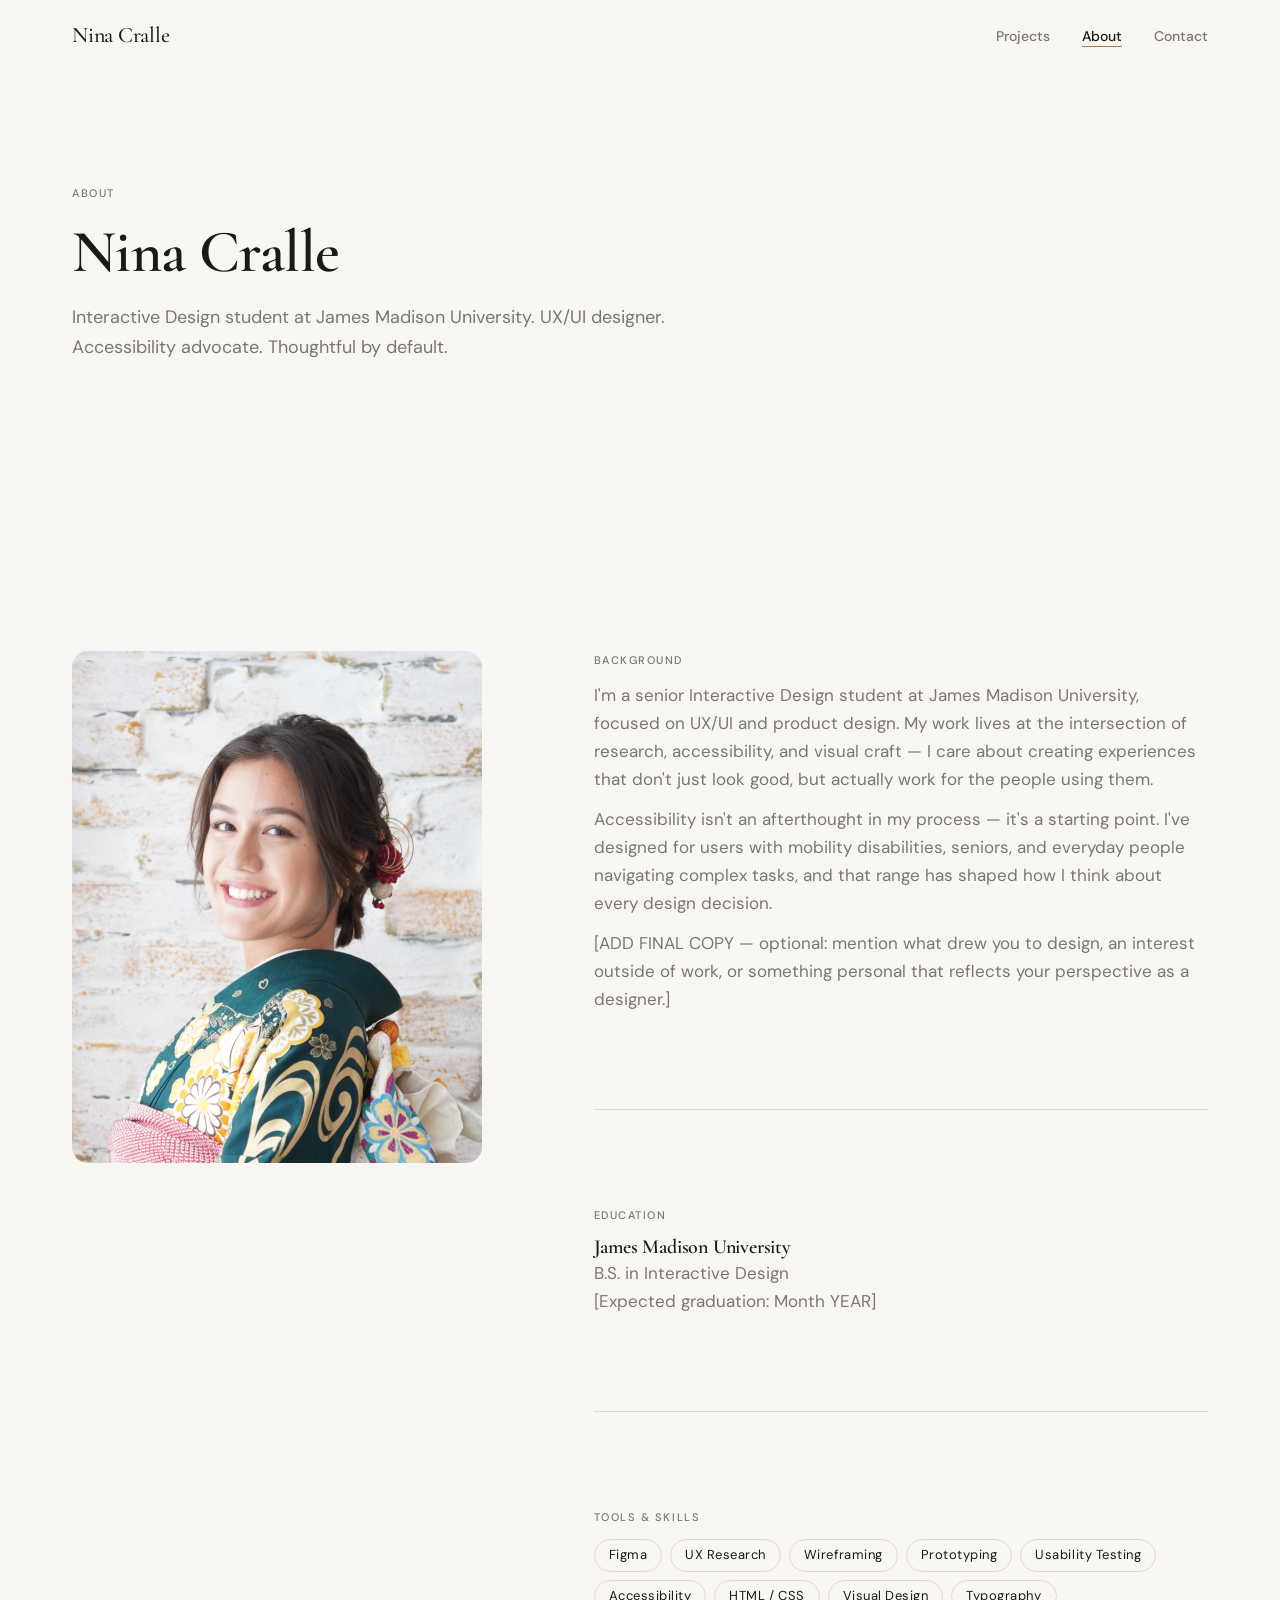
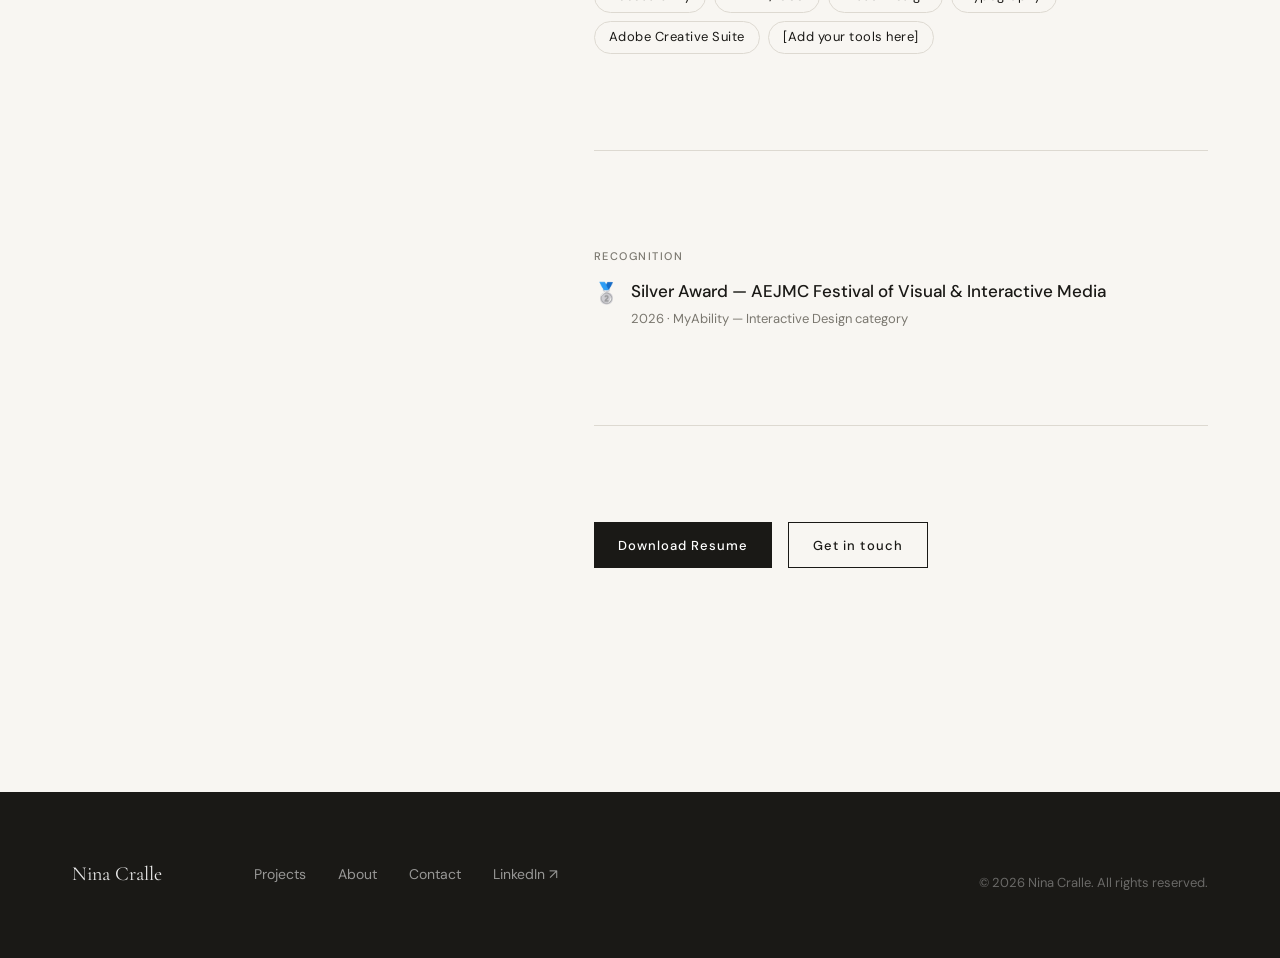
==== about.html @ 0c7b24c7 "Update about.html" ====
<!DOCTYPE html>
<html lang="en">
<head>
  <meta charset="UTF-8" />
  <meta name="viewport" content="width=device-width, initial-scale=1.0" />
  <meta name="description" content="About Nina Cralle — Interactive Design student at JMU focused on UX/UI, accessibility, and human-centered design." />
  <title>About — Nina Cralle</title>

  <link rel="preconnect" href="https://fonts.googleapis.com" />
  <link rel="preconnect" href="https://fonts.gstatic.com" crossorigin />
  <link href="https://fonts.googleapis.com/css2?family=Fredericka+the+Great&family=Cormorant+Garamond:ital,wght@0,400;0,500;0,600;1,400;1,500&family=DM+Sans:wght@400;500;600&display=swap" rel="stylesheet" />
  <link rel="stylesheet" href="css/styles.css" />
</head>
<body>

  <!-- NAVIGATION -->
  <nav class="nav" role="navigation" aria-label="Main navigation">
    <div class="nav__inner">
      <a href="index.html" class="nav__logo">Nina Cralle</a>
      <ul class="nav__links" role="list">
        <li><a href="projects.html">Projects</a></li>
        <li><a href="about.html" class="active">About</a></li>
        <li><a href="contact.html">Contact</a></li>
      </ul>
      <button class="nav__toggle" aria-label="Toggle menu" aria-expanded="false">
        <span></span><span></span><span></span>
      </button>
    </div>
  </nav>
  <div class="nav__mobile" aria-hidden="true">
    <a href="projects.html">Projects</a>
    <a href="about.html">About</a>
    <a href="contact.html">Contact</a>
  </div>


  <!-- PAGE HERO -->
  <section class="about-hero">
    <div class="container">
      <p class="eyebrow" style="margin-bottom:1rem;" data-animate>About</p>
      <h1 data-animate data-delay="1">Nina Cralle</h1>
      <p style="margin-top:1rem; max-width:52ch; font-size:1.125rem;" data-animate data-delay="2">
        Interactive Design student at James Madison University.
        UX/UI designer. Accessibility advocate. Thoughtful by default.
      </p>
    </div>
  </section>


  <!-- ABOUT GRID: photo + text -->
  <section class="section">
    <div class="container">
      <div class="about-grid">

        <!-- Headshot column -->
        <div class="about-photo" data-animate>
         <img
  src="assets/images/about/Kimonoshot_edited.jpg"
  alt="Nina Cralle"
/>
        </div>

        <!-- Text column -->
        <div class="about-text">

          <!-- Bio -->
          <div data-animate>
            <p class="eyebrow" style="margin-bottom:0.75rem;">Background</p>
            <!-- REPLACE: customize this paragraph to your own voice -->
            <p>
              I'm a senior Interactive Design student at James Madison University, focused on UX/UI
              and product design. My work lives at the intersection of research, accessibility, and
              visual craft — I care about creating experiences that don't just look good, but actually
              work for the people using them.
            </p>
            <p style="margin-top:0.75rem;">
              Accessibility isn't an afterthought in my process — it's a starting point. I've designed
              for users with mobility disabilities, seniors, and everyday people navigating complex tasks,
              and that range has shaped how I think about every design decision.
            </p>
            <!-- REPLACE: add additional personal details, interests, or background -->
            <p style="margin-top:0.75rem;">
              [ADD FINAL COPY — optional: mention what drew you to design, an interest outside of work,
              or something personal that reflects your perspective as a designer.]
            </p>
          </div>

          <hr class="divider" />

          <!-- Education -->
          <div data-animate data-delay="1">
            <p class="eyebrow" style="margin-bottom:0.75rem;">Education</p>
            <h3 style="font-size:1.25rem;">James Madison University</h3>
            <p>B.S. in Interactive Design</p>
            <!-- REPLACE: add your expected graduation date -->
            <p>[Expected graduation: Month YEAR]</p>
          </div>

          <hr class="divider" />

          <!-- Tools & Skills -->
          <div data-animate data-delay="2">
            <p class="eyebrow" style="margin-bottom:0.75rem;">Tools & Skills</p>
            <!-- REPLACE: add/remove tags to match your actual skills -->
            <ul class="skills-list" role="list">
              <li class="skill-tag">Figma</li>
              <li class="skill-tag">UX Research</li>
              <li class="skill-tag">Wireframing</li>
              <li class="skill-tag">Prototyping</li>
              <li class="skill-tag">Usability Testing</li>
              <li class="skill-tag">Accessibility</li>
              <li class="skill-tag">HTML / CSS</li>
              <li class="skill-tag">Visual Design</li>
              <li class="skill-tag">Typography</li>
              <li class="skill-tag">Adobe Creative Suite</li>
              <!-- REPLACE: add any additional tools you use -->
              <li class="skill-tag">[Add your tools here]</li>
            </ul>
          </div>

          <hr class="divider" />

          <!-- Recognition -->
          <div data-animate data-delay="3">
            <p class="eyebrow" style="margin-bottom:0.75rem;">Recognition</p>
            <div style="display:flex; align-items:flex-start; gap:0.75rem;">
              <span style="font-size:1.25rem;">🥈</span>
              <div>
                <p class="dark" style="font-weight:500; max-width:none;">Silver Award — AEJMC Festival of Visual & Interactive Media</p>
                <p class="caption" style="margin-top:0.2rem;">2026 · MyAbility — Interactive Design category</p>
              </div>
            </div>
            <!-- REPLACE: add any additional awards, honors, or recognition -->
          </div>

          <hr class="divider" />

          <!-- Resume / CTA -->
          <div data-animate data-delay="4" style="display:flex; gap:1rem; flex-wrap:wrap;">
            <!-- REPLACE: update href to your actual resume PDF -->
            <a href="assets/resume/nina-cralle-resume.pdf" class="btn btn--primary" target="_blank" rel="noopener">
              Download Resume
            </a>
            <a href="contact.html" class="btn btn--outline">Get in touch</a>
          </div>

        </div>
      </div>
    </div>
  </section>


  <!-- FOOTER -->
  <footer class="footer">
    <div class="footer__inner">
      <span class="footer__name">Nina Cralle</span>
      <nav class="footer__links" aria-label="Footer navigation">
        <a href="projects.html">Projects</a>
        <a href="about.html">About</a>
        <a href="contact.html">Contact</a>
        <!-- REPLACE: update LinkedIn URL -->
        <a href="https://linkedin.com/in/ninacralle" target="_blank" rel="noopener">LinkedIn ↗</a>
      </nav>
      <p class="footer__copy">© 2026 Nina Cralle. All rights reserved.</p>
    </div>
  </footer>

  <script src="js/script.js"></script>
</body>
</html>
---- css/styles.css ----
/* ============================================================
   Nina Cralle Portfolio — styles.css
   ============================================================
   Fonts loaded in HTML: Cormorant Garamond (display) + DM Sans (body)
   
   Table of Contents:
   1.  CSS Variables
   2.  Reset & Base
   3.  Typography
   4.  Layout Utilities
   5.  Navigation
   6.  Footer
   7.  Buttons & Links
   8.  Image Placeholders
   9.  Homepage
   10. Projects Grid Page
   11. Project Detail Pages
   12. About Page
   13. Contact Page
   14. Animations & Transitions
   15. Responsive Styles
   ============================================================ */


/* ============================================================
   1. CSS VARIABLES
   ============================================================ */

:root {
  /* Colors */
  --color-bg:          #F8F6F2;   /* warm cream */
  --color-surface:     #FFFFFF;
  --color-card:        #F0EDE7;   /* light warm card bg */
  --color-text:        #1A1916;   /* warm near-black */
  --color-muted:       #7A776F;   /* muted body text */
  --color-accent:      #B07A52;   /* terracotta / copper */
  --color-accent-dark: #8A5C38;
  --color-border:      #DDD9D1;
  --color-placeholder: #D5D1C9;   /* img placeholder bg */

  /* Typography */
  --font-display: 'Cormorant Garamond', Georgia, 'Times New Roman', serif;
  --font-body:    'DM Sans', system-ui, -apple-system, sans-serif;

  /* Spacing */
  --space-xs:  0.5rem;
  --space-sm:  1rem;
  --space-md:  2rem;
  --space-lg:  4rem;
  --space-xl:  7rem;
  --space-2xl: 10rem;

  /* Sizing */
  --max-width:     1200px;
  --content-width: 760px;
  --nav-height:    72px;

  /* Radius */
  --radius-sm: 4px;
  --radius-md: 8px;
  --radius-lg: 16px;

  /* Transitions */
  --ease:      0.25s ease;
  --ease-slow: 0.5s ease;
}


/* ============================================================
   2. RESET & BASE
   ============================================================ */

*, *::before, *::after {
  box-sizing: border-box;
  margin: 0;
  padding: 0;
}

html {
  scroll-behavior: smooth;
  -webkit-font-smoothing: antialiased;
  -moz-osx-font-smoothing: grayscale;
}

body {
  background-color: var(--color-bg);
  color: var(--color-text);
  font-family: var(--font-body);
  font-size: 1.0625rem; /* 17px */
  line-height: 1.65;
  min-height: 100vh;
}

img {
  display: block;
  max-width: 100%;
  height: auto;
}

a {
  color: inherit;
  text-decoration: none;
}

ul, ol {
  list-style: none;
}

button {
  cursor: pointer;
  border: none;
  background: none;
  font-family: inherit;
}

/* Accessible focus outline */
:focus-visible {
  outline: 2px solid var(--color-accent);
  outline-offset: 3px;
  border-radius: 2px;
}

/* Selection color */
::selection {
  background-color: var(--color-accent);
  color: #fff;
}


/* ============================================================
   3. TYPOGRAPHY
   ============================================================ */

h1, h2, h3, h4 {
  font-family: var(--font-display);
  font-weight: 600;
  line-height: 1.15;
  letter-spacing: -0.01em;
}

/* Display — used for hero headline on homepage */
.display {
  font-family: var(--font-display);
  font-size: clamp(3.5rem, 8vw, 7rem);
  font-weight: 500;
  line-height: 1.0;
  letter-spacing: -0.02em;
}

h1 { font-size: clamp(2.25rem, 5vw, 3.75rem); }
h2 { font-size: clamp(1.75rem, 3.5vw, 2.5rem); }
h3 { font-size: clamp(1.25rem, 2.5vw, 1.625rem); }
h4 { font-size: 1.125rem; font-weight: 600; font-family: var(--font-body); }

p {
  color: var(--color-muted);
  max-width: 62ch;
}

p.wide { max-width: 80ch; }
p.dark { color: var(--color-text); }

.eyebrow {
  font-family: var(--font-body);
  font-size: 0.75rem;
  font-weight: 500;
  letter-spacing: 0.12em;
  text-transform: uppercase;
  color: var(--color-muted);
}

.caption {
  font-size: 0.8125rem;
  color: var(--color-muted);
}

strong { font-weight: 600; color: var(--color-text); }

.italic { font-style: italic; }


/* ============================================================
   4. LAYOUT UTILITIES
   ============================================================ */

.container {
  max-width: var(--max-width);
  margin-inline: auto;
  padding-inline: var(--space-md);
}

.container--narrow {
  max-width: var(--content-width);
  margin-inline: auto;
  padding-inline: var(--space-md);
}

/* Generic section spacing */
.section {
  padding-block: var(--space-xl);
}

.section--sm {
  padding-block: var(--space-lg);
}

.divider {
  border: none;
  border-top: 1px solid var(--color-border);
  margin-block: var(--space-lg);
}

/* Two-column flex row */
.split {
  display: flex;
  gap: var(--space-lg);
  align-items: flex-start;
}

.split > * { flex: 1; }

/* Visually hidden (accessible) */
.sr-only {
  position: absolute;
  width: 1px;
  height: 1px;
  padding: 0;
  margin: -1px;
  overflow: hidden;
  clip: rect(0, 0, 0, 0);
  white-space: nowrap;
  border-width: 0;
}


/* ============================================================
   5. NAVIGATION
   ============================================================ */

.nav {
  position: fixed;
  top: 0;
  left: 0;
  right: 0;
  z-index: 100;
  height: var(--nav-height);
  display: flex;
  align-items: center;
  background-color: rgba(248, 246, 242, 0.88);
  backdrop-filter: blur(12px);
  -webkit-backdrop-filter: blur(12px);
  border-bottom: 1px solid transparent;
  transition: border-color var(--ease);
}

/* Add border when scrolled — toggled via JS */
.nav.scrolled {
  border-bottom-color: var(--color-border);
}

.nav__inner {
  max-width: var(--max-width);
  width: 100%;
  margin-inline: auto;
  padding-inline: var(--space-md);
  display: flex;
  align-items: center;
  justify-content: space-between;
}

/* Logo / Name */
.nav__logo {
  font-family: var(--font-display);
  font-size: 1.375rem;
  font-weight: 500;
  letter-spacing: -0.01em;
  color: var(--color-text);
  text-decoration: none;
  transition: color var(--ease);
}

.nav__logo:hover { color: var(--color-accent); }

/* Desktop links */
.nav__links {
  display: flex;
  gap: var(--space-md);
  align-items: center;
}

.nav__links a {
  font-family: var(--font-body);
  font-size: 0.875rem;
  font-weight: 500;
  color: var(--color-muted);
  text-decoration: none;
  position: relative;
  padding-bottom: 2px;
  transition: color var(--ease);
}

.nav__links a::after {
  content: '';
  position: absolute;
  bottom: 0;
  left: 0;
  width: 0;
  height: 1px;
  background-color: var(--color-accent);
  transition: width var(--ease);
}

.nav__links a:hover,
.nav__links a.active {
  color: var(--color-text);
}

.nav__links a:hover::after,
.nav__links a.active::after {
  width: 100%;
}

/* Mobile hamburger */
.nav__toggle {
  display: none;
  flex-direction: column;
  gap: 5px;
  padding: 4px;
  background: none;
  border: none;
  cursor: pointer;
}

.nav__toggle span {
  display: block;
  width: 22px;
  height: 1.5px;
  background-color: var(--color-text);
  transition: transform var(--ease), opacity var(--ease);
}

/* Mobile menu open state */
.nav__toggle.open span:nth-child(1) { transform: translateY(6.5px) rotate(45deg); }
.nav__toggle.open span:nth-child(2) { opacity: 0; }
.nav__toggle.open span:nth-child(3) { transform: translateY(-6.5px) rotate(-45deg); }

/* Mobile nav drawer */
.nav__mobile {
  display: none;
  position: fixed;
  top: var(--nav-height);
  left: 0;
  right: 0;
  background-color: var(--color-bg);
  border-bottom: 1px solid var(--color-border);
  padding: var(--space-md);
  flex-direction: column;
  gap: var(--space-sm);
  z-index: 99;
}

.nav__mobile.open { display: flex; }

.nav__mobile a {
  font-size: 1.125rem;
  font-family: var(--font-display);
  color: var(--color-text);
  padding-block: var(--space-xs);
  border-bottom: 1px solid var(--color-border);
}


/* ============================================================
   6. FOOTER
   ============================================================ */

.footer {
  background-color: var(--color-text);
  color: rgba(255, 255, 255, 0.55);
  padding-block: var(--space-lg);
}

.footer__inner {
  max-width: var(--max-width);
  margin-inline: auto;
  padding-inline: var(--space-md);
  display: flex;
  align-items: center;
  justify-content: space-between;
  flex-wrap: wrap;
  gap: var(--space-md);
}

.footer__name {
  font-family: var(--font-display);
  font-size: 1.25rem;
  color: rgba(255, 255, 255, 0.9);
}

.footer__links {
  display: flex;
  gap: var(--space-md);
  flex-wrap: wrap;
}

.footer__links a {
  font-size: 0.875rem;
  color: rgba(255, 255, 255, 0.55);
  transition: color var(--ease);
}

.footer__links a:hover { color: #fff; }

.footer__copy {
  font-size: 0.8125rem;
  color: rgba(255, 255, 255, 0.35);
  width: 100%;
  text-align: right;
  margin-top: var(--space-sm);
}


/* ============================================================
   7. BUTTONS & LINKS
   ============================================================ */

.btn {
  display: inline-flex;
  align-items: center;
  gap: 0.5rem;
  padding: 0.75rem 1.75rem;
  border-radius: var(--radius-sm);
  font-family: var(--font-body);
  font-size: 0.875rem;
  font-weight: 500;
  letter-spacing: 0.03em;
  text-decoration: none;
  transition: background-color var(--ease), color var(--ease), transform var(--ease), box-shadow var(--ease);
  cursor: pointer;
}

.btn--primary {
  background-color: var(--color-text);
  color: #fff;
}

.btn--primary:hover {
  background-color: var(--color-accent);
  transform: translateY(-1px);
  box-shadow: 0 4px 16px rgba(176, 122, 82, 0.25);
}

.btn--outline {
  background-color: transparent;
  color: var(--color-text);
  border: 1.5px solid var(--color-text);
}

.btn--outline:hover {
  background-color: var(--color-text);
  color: #fff;
  transform: translateY(-1px);
}

.btn--ghost {
  background: none;
  color: var(--color-accent);
  padding-inline: 0;
  font-weight: 500;
}

.btn--ghost::after {
  content: '→';
  transition: transform var(--ease);
  display: inline-block;
}

.btn--ghost:hover::after { transform: translateX(4px); }

/* Inline text link */
.text-link {
  color: var(--color-accent);
  text-decoration: underline;
  text-underline-offset: 3px;
  transition: color var(--ease);
}

.text-link:hover { color: var(--color-accent-dark); }


/* ============================================================
   8. IMAGE PLACEHOLDERS
   ============================================================ */

/* Replace .img-placeholder with a real <img> tag when you have assets */
.img-placeholder {
  background-color: var(--color-placeholder);
  border-radius: var(--radius-md);
  display: flex;
  align-items: center;
  justify-content: center;
  width: 100%;
  min-height: 260px;
  font-size: 0.75rem;
  color: var(--color-muted);
  letter-spacing: 0.06em;
  text-transform: uppercase;
  font-family: var(--font-body);
}

/* Make real img tags look consistent */
.project-img {
  width: 100%;
  border-radius: var(--radius-md);
  object-fit: cover;
  background-color: var(--color-placeholder); /* shows while loading */
}

.project-img--tall  { aspect-ratio: 4 / 5; }
.project-img--wide  { aspect-ratio: 16 / 9; }
.project-img--sq    { aspect-ratio: 1 / 1; }
.project-img--hero  { aspect-ratio: 21 / 9; min-height: 320px; }


/* ============================================================
   9. HOMEPAGE
   ============================================================ */

/* Offset body for fixed nav */
body { padding-top: var(--nav-height); }

/* —— Hero —— */
.hero {
  padding-top: var(--space-xl);
  padding-bottom: var(--space-xl);
  border-bottom: 1px solid var(--color-border);
}

.hero__inner {
  max-width: var(--max-width);
  margin-inline: auto;
  padding-inline: var(--space-md);
}

.hero__eyebrow {
  display: flex;
  align-items: center;
  gap: 0.75rem;
  margin-bottom: 1.5rem;
}

.hero__eyebrow::before {
  content: '';
  display: inline-block;
  width: 32px;
  height: 1px;
  background-color: var(--color-accent);
}

.hero__headline {
  margin-bottom: var(--space-md);
}

.hero__headline em {
  font-style: italic;
  color: var(--color-accent);
}

.hero__sub {
  font-size: 1.125rem;
  color: var(--color-muted);
  max-width: 56ch;
  line-height: 1.7;
  margin-bottom: var(--space-md);
}

.hero__cta {
  display: flex;
  gap: var(--space-sm);
  flex-wrap: wrap;
}

/* —— Featured projects section —— */
.featured {
  padding-block: var(--space-xl);
}

.featured__header {
  display: flex;
  align-items: flex-end;
  justify-content: space-between;
  gap: var(--space-md);
  margin-bottom: var(--space-lg);
  flex-wrap: wrap;
}

.featured__grid {
  display: grid;
  grid-template-columns: repeat(2, 1fr);
  gap: 1.5rem;
}

/* —— Project Card —— */
.card {
  background-color: var(--color-card);
  border-radius: var(--radius-lg);
  overflow: hidden;
  text-decoration: none;
  color: var(--color-text);
  display: flex;
  flex-direction: column;
  transition: transform var(--ease), box-shadow var(--ease);
}

.card:hover {
  transform: translateY(-4px);
  box-shadow: 0 12px 40px rgba(0, 0, 0, 0.08);
}

.card__image {
  width: 100%;
  aspect-ratio: 3 / 2;
  overflow: hidden;
}

.card__image img,
.card__image .img-placeholder {
  width: 100%;
  height: 100%;
  object-fit: cover;
  border-radius: 0;
  transition: transform var(--ease-slow);
}

.card:hover .card__image img { transform: scale(1.03); }

.card__body {
  padding: 1.5rem;
  display: flex;
  flex-direction: column;
  gap: 0.5rem;
  flex: 1;
}

.card__eyebrow {
  font-size: 0.75rem;
  font-weight: 500;
  letter-spacing: 0.1em;
  text-transform: uppercase;
  color: var(--color-accent);
}

.card__title {
  font-family: var(--font-display);
  font-size: 1.5rem;
  font-weight: 600;
  line-height: 1.2;
  color: var(--color-text);
}

.card__desc {
  font-size: 0.9375rem;
  color: var(--color-muted);
  max-width: none;
  margin-top: 0.25rem;
}

.card__link {
  margin-top: auto;
  padding-top: 1rem;
  font-size: 0.875rem;
  font-weight: 500;
  color: var(--color-accent);
  display: flex;
  align-items: center;
  gap: 0.4rem;
  transition: gap var(--ease);
}

.card:hover .card__link { gap: 0.75rem; }

/* Award badge on card */
.card__badge {
  display: inline-flex;
  align-items: center;
  gap: 0.3rem;
  font-size: 0.7rem;
  letter-spacing: 0.08em;
  text-transform: uppercase;
  background-color: rgba(176, 122, 82, 0.12);
  color: var(--color-accent);
  padding: 0.2rem 0.6rem;
  border-radius: 100px;
  width: fit-content;
  margin-top: 0.5rem;
}

/* —— About preview strip —— */
.about-strip {
  padding-block: var(--space-xl);
  border-top: 1px solid var(--color-border);
}

.about-strip__inner {
  max-width: var(--max-width);
  margin-inline: auto;
  padding-inline: var(--space-md);
  display: grid;
  grid-template-columns: 1fr 1fr;
  gap: var(--space-xl);
  align-items: center;
}

.about-strip__image {
  aspect-ratio: 4 / 5;
  border-radius: var(--radius-lg);
  overflow: hidden;
}

.about-strip__image img,
.about-strip__image .img-placeholder {
  width: 100%;
  height: 100%;
  object-fit: cover;
  border-radius: 0;
}

.about-strip__content { display: flex; flex-direction: column; gap: var(--space-md); }

/* —— Contact CTA strip —— */
.cta-strip {
  background-color: var(--color-text);
  color: #fff;
  padding-block: var(--space-xl);
  text-align: center;
}

.cta-strip h2 {
  font-family: var(--font-display);
  font-size: clamp(2rem, 5vw, 3.25rem);
  color: #fff;
  margin-bottom: var(--space-sm);
}

.cta-strip p {
  color: rgba(255,255,255,0.6);
  margin-inline: auto;
  margin-bottom: var(--space-md);
}

.cta-strip .btn--outline {
  color: #fff;
  border-color: rgba(255,255,255,0.4);
}

.cta-strip .btn--outline:hover {
  background-color: #fff;
  color: var(--color-text);
}


/* ============================================================
   10. PROJECTS GRID PAGE
   ============================================================ */

.page-hero {
  padding-top: var(--space-xl);
  padding-bottom: var(--space-lg);
  border-bottom: 1px solid var(--color-border);
}

.page-hero__inner {
  max-width: var(--max-width);
  margin-inline: auto;
  padding-inline: var(--space-md);
}

.projects-grid {
  padding-block: var(--space-xl);
}

.projects-grid__inner {
  max-width: var(--max-width);
  margin-inline: auto;
  padding-inline: var(--space-md);
}

/* Looser grid for the full projects page */
.projects-grid__layout {
  display: grid;
  grid-template-columns: repeat(2, 1fr);
  gap: 2rem;
}

/* Wide (featured) card — spans 2 columns */
.card--featured {
  grid-column: 1 / -1;
  flex-direction: row;
}

.card--featured .card__image {
  width: 55%;
  flex-shrink: 0;
  aspect-ratio: unset;
  min-height: 320px;
}

.card--featured .card__body {
  padding: var(--space-md);
}


/* ============================================================
   11. PROJECT DETAIL PAGES
   ============================================================ */

/* Back link at top of project pages */
.project-back {
  display: inline-flex;
  align-items: center;
  gap: 0.4rem;
  font-size: 0.875rem;
  color: var(--color-muted);
  margin-bottom: var(--space-md);
  transition: color var(--ease);
}

.project-back:hover { color: var(--color-text); }
.project-back::before { content: '←'; }

/* Project hero */
.project-hero {
  padding-top: var(--space-lg);
  padding-bottom: 0;
}

.project-hero__inner {
  max-width: var(--max-width);
  margin-inline: auto;
  padding-inline: var(--space-md);
}

.project-hero__meta {
  display: flex;
  gap: var(--space-md);
  flex-wrap: wrap;
  margin-bottom: var(--space-md);
}

.project-meta-tag {
  font-size: 0.8125rem;
  letter-spacing: 0.08em;
  text-transform: uppercase;
  color: var(--color-muted);
}

.project-meta-tag.accent { color: var(--color-accent); }

.project-hero__title {
  margin-bottom: var(--space-sm);
}

.project-hero__subtitle {
  font-size: 1.1875rem;
  color: var(--color-muted);
  max-width: 64ch;
  margin-bottom: var(--space-lg);
}

.project-hero__image {
  width: 100%;
  max-width: var(--max-width);
  margin-inline: auto;
  margin-top: var(--space-md);
}

/* Project content sections */
.project-content {
  max-width: var(--content-width);
  margin-inline: auto;
  padding-inline: var(--space-md);
  padding-block: var(--space-xl);
}

.project-section {
  margin-bottom: var(--space-xl);
}

.project-section__label {
  display: flex;
  align-items: center;
  gap: 0.75rem;
  margin-bottom: 1.25rem;
}

.project-section__label::before {
  content: '';
  width: 24px;
  height: 1px;
  background-color: var(--color-accent);
}

.project-section h2 {
  font-size: 1.875rem;
  margin-bottom: 0.875rem;
}

.project-section p + p { margin-top: 0.75rem; }

/* Problem list */
.problem-list {
  display: flex;
  flex-direction: column;
  gap: 0.75rem;
  margin-top: var(--space-sm);
}

.problem-list li {
  display: flex;
  align-items: flex-start;
  gap: 0.75rem;
  font-size: 1rem;
  color: var(--color-muted);
}

.problem-list li::before {
  content: '—';
  color: var(--color-accent);
  flex-shrink: 0;
  margin-top: 0.1em;
}

/* Solution feature grid */
.solution-grid {
  display: grid;
  grid-template-columns: repeat(3, 1fr);
  gap: 1.5rem;
  margin-top: var(--space-md);
}

.solution-card {
  background-color: var(--color-card);
  border-radius: var(--radius-md);
  padding: 1.5rem;
  display: flex;
  flex-direction: column;
  gap: var(--space-sm);
}

.solution-card__img {
  aspect-ratio: 4 / 3;
  border-radius: var(--radius-sm);
  overflow: hidden;
  margin-bottom: 0.5rem;
}

.solution-card h4 { color: var(--color-text); }
.solution-card p { font-size: 0.9375rem; max-width: none; }

/* Process row (wireframe thumbnails) */
.process-row {
  display: grid;
  grid-template-columns: repeat(3, 1fr);
  gap: 1rem;
  margin-top: var(--space-md);
  margin-bottom: var(--space-sm);
}

/* Results stats */
.results-grid {
  display: grid;
  grid-template-columns: repeat(3, 1fr);
  gap: 1rem;
  margin-top: var(--space-md);
}

.stat-card {
  background-color: var(--color-card);
  border-radius: var(--radius-md);
  padding: 1.5rem;
  text-align: center;
}

.stat-card__number {
  font-family: var(--font-display);
  font-size: 2.75rem;
  font-weight: 600;
  color: var(--color-accent);
  line-height: 1;
}

.stat-card__label {
  font-size: 0.875rem;
  color: var(--color-muted);
  margin-top: 0.4rem;
}

/* Reflection quote block */
.reflection-block {
  background-color: var(--color-card);
  border-left: 3px solid var(--color-accent);
  border-radius: 0 var(--radius-md) var(--radius-md) 0;
  padding: 1.5rem 2rem;
  margin-top: var(--space-md);
}

.reflection-block p {
  font-family: var(--font-display);
  font-size: 1.25rem;
  font-style: italic;
  color: var(--color-text);
  line-height: 1.65;
  max-width: none;
}

/* Next project nav */
.project-nav {
  border-top: 1px solid var(--color-border);
  padding-block: var(--space-lg);
}

.project-nav__inner {
  max-width: var(--max-width);
  margin-inline: auto;
  padding-inline: var(--space-md);
  display: flex;
  justify-content: space-between;
  align-items: center;
  gap: var(--space-md);
}

.project-nav__link {
  display: flex;
  flex-direction: column;
  gap: 0.25rem;
}

.project-nav__link--next { text-align: right; }

.project-nav__label {
  font-size: 0.75rem;
  letter-spacing: 0.1em;
  text-transform: uppercase;
  color: var(--color-muted);
}

.project-nav__title {
  font-family: var(--font-display);
  font-size: 1.25rem;
  color: var(--color-text);
  transition: color var(--ease);
}

.project-nav__link:hover .project-nav__title { color: var(--color-accent); }


/* ============================================================
   12. ABOUT PAGE
   ============================================================ */

.about-hero {
  padding-top: var(--space-xl);
  padding-bottom: var(--space-lg);
}

.about-grid {
  display: grid;
  grid-template-columns: 2fr 3fr;
  gap: var(--space-xl);
  align-items: flex-start;
  padding-block: var(--space-xl);
}

.about-photo {
  aspect-ratio: 4 / 5;
  border-radius: var(--radius-lg);
  overflow: hidden;
  position: sticky;
  top: calc(var(--nav-height) + var(--space-md));
}

.about-photo img,
.about-photo .img-placeholder {
  width: 100%;
  height: 100%;
  object-fit: cover;
  border-radius: 0;
}

.about-text { display: flex; flex-direction: column; gap: var(--space-md); }

.about-text p { max-width: none; }

.skills-list {
  display: flex;
  flex-wrap: wrap;
  gap: 0.5rem;
}

.skill-tag {
  font-size: 0.8125rem;
  letter-spacing: 0.04em;
  border: 1.5px solid var(--color-border);
  border-radius: 100px;
  padding: 0.3rem 0.875rem;
  color: var(--color-text);
  transition: border-color var(--ease), color var(--ease);
}

.skill-tag:hover {
  border-color: var(--color-accent);
  color: var(--color-accent);
}


/* ============================================================
   13. CONTACT PAGE
   ============================================================ */

.contact-page {
  min-height: calc(100vh - var(--nav-height));
  display: flex;
  align-items: flex-start;
  padding-top: var(--space-xl);
  padding-bottom: var(--space-xl);
}

.contact-page__inner {
  max-width: 640px;
  margin-inline: auto;
  padding-inline: var(--space-md);
}

.contact-page h1 { margin-bottom: var(--space-sm); }
.contact-page p  { margin-bottom: var(--space-md); }

.contact-links {
  display: flex;
  flex-direction: column;
  gap: 1rem;
  margin-top: var(--space-md);
}

.contact-item {
  display: flex;
  align-items: center;
  gap: 1rem;
  padding: 1.25rem 1.5rem;
  border: 1.5px solid var(--color-border);
  border-radius: var(--radius-md);
  color: var(--color-text);
  text-decoration: none;
  transition: border-color var(--ease), background-color var(--ease);
}

.contact-item:hover {
  border-color: var(--color-accent);
  background-color: rgba(176, 122, 82, 0.05);
}

.contact-item__icon {
  font-size: 1.125rem;
  color: var(--color-accent);
  flex-shrink: 0;
}

.contact-item__label {
  font-size: 0.75rem;
  letter-spacing: 0.08em;
  text-transform: uppercase;
  color: var(--color-muted);
}

.contact-item__value {
  font-size: 1rem;
  font-weight: 500;
  color: var(--color-text);
}


/* ============================================================
   14. ANIMATIONS & TRANSITIONS
   ============================================================ */

/* Fade-up on load — applied via JS to elements with [data-animate] */
[data-animate] {
  opacity: 0;
  transform: translateY(24px);
  transition: opacity 0.6s ease, transform 0.6s ease;
}

[data-animate].in-view {
  opacity: 1;
  transform: translateY(0);
}

/* Staggered delay helpers */
[data-delay="1"] { transition-delay: 0.1s; }
[data-delay="2"] { transition-delay: 0.2s; }
[data-delay="3"] { transition-delay: 0.3s; }
[data-delay="4"] { transition-delay: 0.4s; }


/* ============================================================
   15. RESPONSIVE STYLES
   ============================================================ */

/* — Tablet: ≤ 900px — */
@media (max-width: 900px) {
  .featured__grid,
  .projects-grid__layout {
    grid-template-columns: 1fr;
  }

  .card--featured {
    flex-direction: column;
  }

  .card--featured .card__image {
    width: 100%;
    min-height: 240px;
    aspect-ratio: 3 / 2;
  }

  .about-grid {
    grid-template-columns: 1fr;
  }

  .about-photo {
    position: static;
    aspect-ratio: 4 / 3;
    max-width: 400px;
  }

  .about-strip__inner {
    grid-template-columns: 1fr;
  }

  .solution-grid {
    grid-template-columns: 1fr;
  }

  .results-grid {
    grid-template-columns: repeat(3, 1fr);
  }
}

/* — Mobile: ≤ 600px — */
@media (max-width: 600px) {
  :root {
    --space-xl: 4rem;
    --space-lg: 2.5rem;
  }

  .nav__links { display: none; }
  .nav__toggle { display: flex; }

  .hero__cta { flex-direction: column; }
  .hero__cta .btn { text-align: center; justify-content: center; }

  .featured__header {
    flex-direction: column;
    align-items: flex-start;
  }

  .footer__inner { flex-direction: column; }
  .footer__copy  { text-align: left; }

  .results-grid {
    grid-template-columns: 1fr;
  }

  .process-row {
    grid-template-columns: 1fr;
  }

  .project-nav__inner {
    flex-direction: column;
    align-items: flex-start;
  }

  .project-nav__link--next {
    text-align: left;
  }
}

/* ============================================================
   VISUAL REFRESH — paste at bottom of styles.css
   Changes: hero layout, name typography, carousel,
            button refinements, editorial type hierarchy
   ============================================================ */


/* — Button refinements: more editorial, less startup — */

.btn {
  border-radius: 0;           /* flat edge, not rounded */
  letter-spacing: 0.08em;
  font-size: 0.8125rem;
  padding: 0.7rem 1.5rem;
}

.btn--primary {
  background-color: var(--color-text);
}

.btn--outline {
  border-width: 1px;
}


/* — Hero: centered name-focal layout — */

.hero--centered {
  padding-top: var(--space-xl);
  padding-bottom: var(--space-lg);
  border-bottom: 1px solid var(--color-border);
  text-align: center;
}

.hero__inner--centered {
  max-width: 800px;
  margin-inline: auto;
  padding-inline: var(--space-md);
  display: flex;
  flex-direction: column;
  align-items: center;
  gap: 0;
}

/* Small discipline label above the name */
.hero__discipline {
  font-family: var(--font-body);
  font-size: 0.6875rem;
  font-weight: 500;
  letter-spacing: 0.18em;
  text-transform: uppercase;
  color: var(--color-muted);
  margin-bottom: 1.5rem;
}

/* The name — massive, expressive, centered */
.hero__name {
  font-family: var(--font-display);
  font-size: clamp(5rem, 16vw, 13rem);
  font-weight: 500;
  line-height: 0.92;
  letter-spacing: -0.03em;
  color: var(--color-text);
  margin-bottom: 1.75rem;
}

/* "Cralle" is italicized — contrast against "Nina" */
.hero__name em {
  font-style: italic;
  color: var(--color-text);   /* same color — contrast is weight/angle, not hue */
}

/* Centered subline — trim to one line */
.hero__sub--centered {
  font-size: 1rem;
  color: var(--color-muted);
  max-width: 44ch;
  text-align: center;
  line-height: 1.55;
  margin-bottom: 2rem;
}

/* Centered CTA row */
.hero__cta--centered {
  justify-content: center;
}


/* — Carousel — */

.carousel-section {
  padding-block: var(--space-lg);
  border-bottom: 1px solid var(--color-border);
  /* Slight background shift to separate it from hero */
  background-color: var(--color-surface);
}

.carousel-track-wrap {
  overflow-x: auto;
  overflow-y: hidden;
  /* Hide scrollbar visually — still scrollable */
  scrollbar-width: none;
  -ms-overflow-style: none;
  cursor: grab;
  /* Padding on sides so first/last items aren't flush */
  padding-inline: clamp(var(--space-md), 5vw, var(--space-xl));
}

.carousel-track-wrap::-webkit-scrollbar { display: none; }
.carousel-track-wrap.dragging { cursor: grabbing; }

.carousel-track {
  display: flex;
  gap: 2.5rem;
  align-items: flex-start;
  /* Prevent wrapping — force horizontal */
  white-space: nowrap;
  width: max-content;
  padding-bottom: 0.5rem; /* room for label */
}

/* Each project item */
.carousel-item {
  display: inline-flex;
  flex-direction: column;
  align-items: center;
  gap: 0.75rem;
  white-space: normal;    /* re-enable wrapping inside each item */
  flex-shrink: 0;
}

.carousel-link {
  display: flex;
  flex-direction: column;
  align-items: center;
  gap: 0.625rem;
  text-decoration: none;
  color: var(--color-text);
}

/* Circular thumbnail */
.carousel-thumb {
  width: clamp(120px, 15vw, 180px);
  height: clamp(120px, 15vw, 180px);
  border-radius: 50%;
  overflow: hidden;
  background-color: var(--color-card);
  border: 1.5px solid var(--color-border);
  transition: transform 0.3s ease, border-color 0.3s ease, box-shadow 0.3s ease;
  flex-shrink: 0;
}

.carousel-link:hover .carousel-thumb {
  transform: scale(1.06);
  border-color: var(--color-accent);
  box-shadow: 0 8px 32px rgba(176, 122, 82, 0.15);
}

/* Image inside the circle */
.carousel-thumb__img {
  width: 100%;
  height: 100%;
  object-fit: cover;
  border-radius: 0;       /* parent clips it to circle */
  min-height: unset;      /* override .img-placeholder default */
  font-size: 0.625rem;    /* placeholder text tiny */
}

/* Project name below circle */
.carousel-label {
  font-family: var(--font-display);
  font-size: 1rem;
  font-weight: 500;
  color: var(--color-text);
  text-align: center;
  transition: color 0.25s ease;
  line-height: 1.2;
}

.carousel-link:hover .carousel-label { color: var(--color-accent); }

/* Category tag below label */
.carousel-type {
  font-family: var(--font-body);
  font-size: 0.6875rem;
  letter-spacing: 0.08em;
  text-transform: uppercase;
  color: var(--color-muted);
  text-align: center;
}


/* — Typography hierarchy: sharper display vs body contrast — */

/* Tighten the about strip h2 */
.about-strip__content h2 {
  font-size: clamp(1.5rem, 3vw, 2rem);
  line-height: 1.2;
}

/* Subtler section labels (eyebrow text throughout) */
.eyebrow {
  letter-spacing: 0.14em;
  font-size: 0.6875rem;
}


/* — Responsive: carousel + hero on mobile — */

@media (max-width: 600px) {
  .hero__name {
    font-size: clamp(4rem, 22vw, 6rem);
    line-height: 0.9;
  }

  .carousel-thumb {
    width: 100px;
    height: 100px;
  }

  .carousel-track {
    gap: 1.5rem;
    padding-inline: var(--space-sm);
  }
}

/* ============================================================
   SKETCH FONT + OVAL CAROUSEL REFRESH
   Paste at the very bottom of styles.css — overrides previous
   refresh block where needed
   ============================================================ */


/* — Hero name: Rye sketch font, full-width single line — */

.hero__name {
  font-family: 'Fredericka the Great', Georgia, serif;
  font-weight: 400;              /* Rye only has one weight */
  font-size: clamp(4rem, 11.5vw, 13rem);
  line-height: 0.95;
  letter-spacing: -0.01em;      /* tighter than default for Rye */
  color: var(--color-text);
  margin-bottom: 2rem;
  /* Remove italic rule — Rye has no italic, name is one line now */
  font-style: normal;
}

/* Rye has no italic variant — remove the em styling */
.hero__name em {
  font-style: normal;
  color: inherit;
}


/* — Carousel: oval thumbnails, larger, partially off-screen — */

/* Stretch the track padding so items bleed to viewport edges */
.carousel-track-wrap {
  padding-inline: clamp(1rem, 4vw, 3rem);  /* less padding = more bleed */
}

.carousel-track {
  gap: 1.75rem;
  align-items: center;
  padding-block: 2rem;           /* vertical breathing room for ovals */
}

/* Oval / portrait pill shape */
.carousel-thumb {
  width:  clamp(140px, 14vw, 200px);
  height: clamp(185px, 18vw, 260px);   /* taller than wide = oval */
  border-radius: 999px;                 /* pill — fully rounded ends */
  background-color: var(--color-card);
  border: 1.5px solid var(--color-border);
  overflow: hidden;
  transition: transform 0.32s ease, border-color 0.32s ease, box-shadow 0.32s ease;
  flex-shrink: 0;
}

.carousel-link:hover .carousel-thumb {
  transform: scale(1.05) translateY(-4px);
  border-color: var(--color-accent);
  box-shadow: 0 12px 36px rgba(176, 122, 82, 0.18);
}

/* Image fills the oval */
.carousel-thumb__img {
  width: 100%;
  height: 100%;
  object-fit: cover;
  border-radius: 0;
  min-height: unset;
  font-size: 0.6rem;
  display: flex;
  align-items: center;
  justify-content: center;
  letter-spacing: 0.06em;
}

/* Label below oval: use Rye for a touch of the sketch personality */
.carousel-label {
  font-family: 'Fredericka the Great', Georgia, serif;
  font-size: 0.9375rem;
  font-weight: 400;
  color: var(--color-text);
  margin-top: 0.875rem;
}

.carousel-type {
  font-size: 0.625rem;
  letter-spacing: 0.12em;
  margin-top: 0.2rem;
}

/* Carousel section: white bg, generous top/bottom space */
.carousel-section {
  padding-block: var(--space-md) var(--space-lg);
  background-color: var(--color-surface);
  border-bottom: 1px solid var(--color-border);
}


/* — Mobile — */

@media (max-width: 600px) {
  .hero__name {
    font-size: clamp(3rem, 18vw, 5rem);
    line-height: 1.0;
  }

  .carousel-thumb {
    width:  110px;
    height: 145px;
  }

  .carousel-track {
    gap: 1.25rem;
  }
}
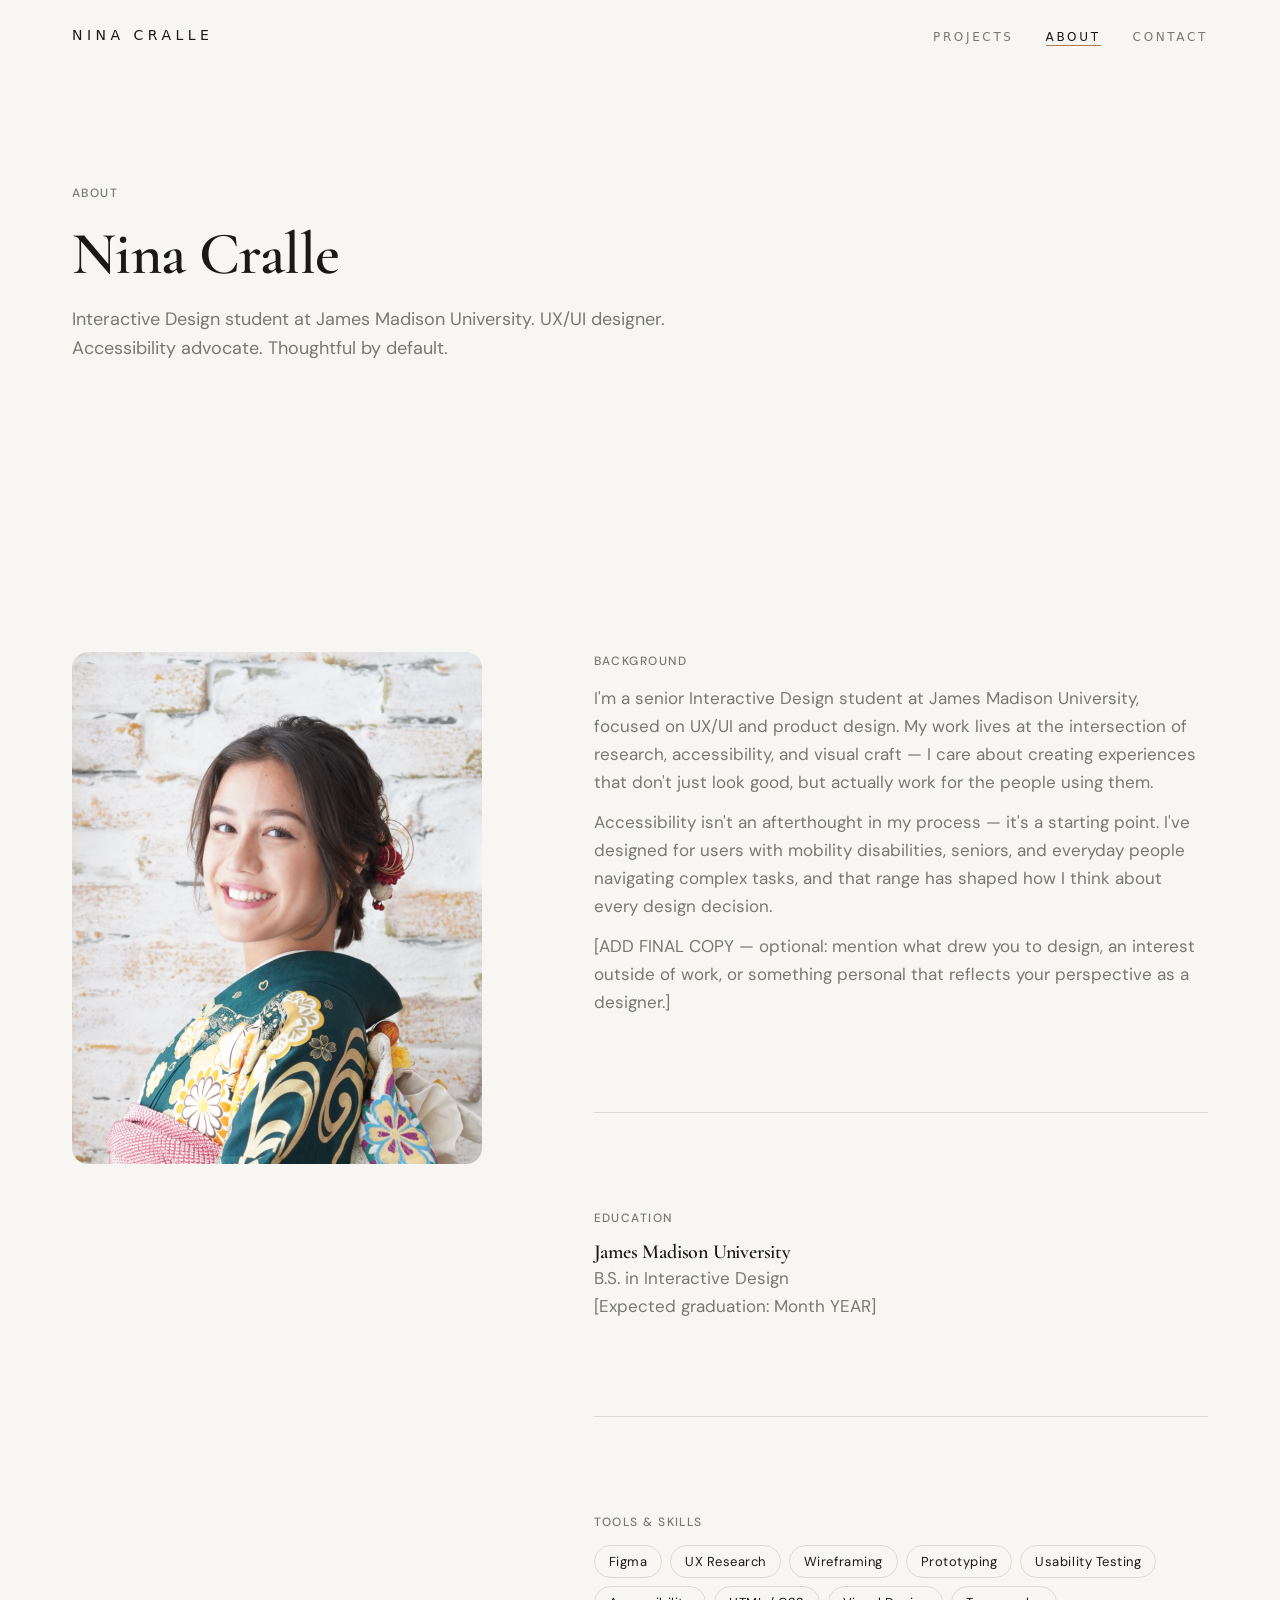
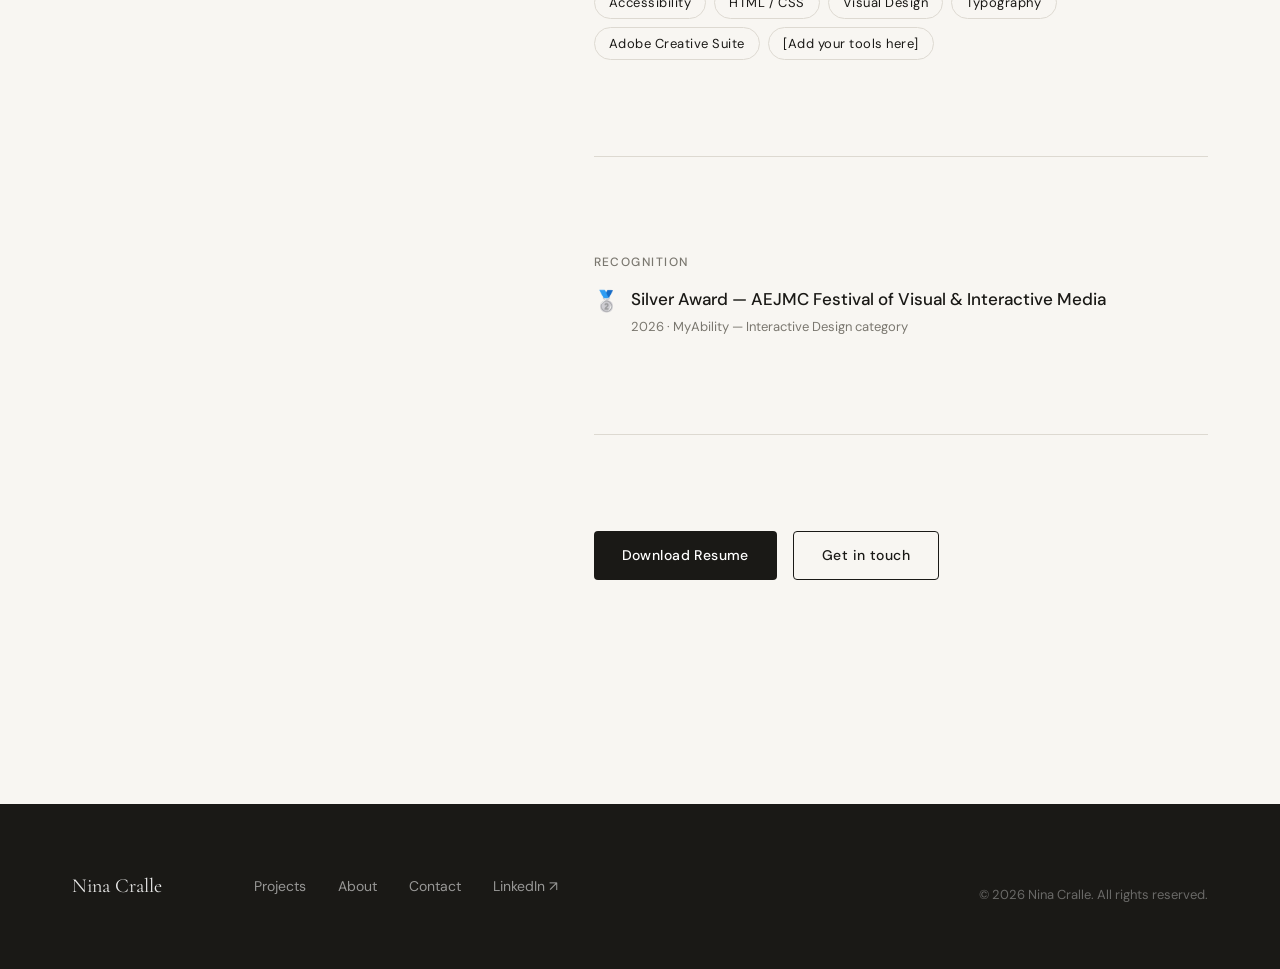
==== commit 00797687: "Update about.html" ====
--- a/about.html
+++ b/about.html
@@ -9,6 +9,7 @@
   <link rel="preconnect" href="https://fonts.googleapis.com" />
   <link rel="preconnect" href="https://fonts.gstatic.com" crossorigin />
   <link href="https://fonts.googleapis.com/css2?family=Fredericka+the+Great&family=Cormorant+Garamond:ital,wght@0,400;0,500;0,600;1,400;1,500&family=DM+Sans:wght@400;500;600&display=swap" rel="stylesheet" />
+  <link rel="icon" type="image/png" href="assets/images/logo/nc-monogram.png" />
   <link rel="stylesheet" href="css/styles.css" />
 </head>
 <body>
--- a/css/styles.css
+++ b/css/styles.css
@@ -521,6 +521,13 @@
 .project-img--sq    { aspect-ratio: 1 / 1; }
 .project-img--hero  { aspect-ratio: 21 / 9; min-height: 320px; }
 
+/* Full image — no crop. Use on project hero images instead of project-img--hero */
+.project-img--full {
+  object-fit: contain;
+  height: auto;
+  aspect-ratio: unset;
+  background-color: transparent;
+}
 
 /* ============================================================
    9. HOMEPAGE
@@ -1285,150 +1292,127 @@
 }
 
 /* ============================================================
-   VISUAL REFRESH — paste at bottom of styles.css
-   Changes: hero layout, name typography, carousel,
-            button refinements, editorial type hierarchy
-   ============================================================ */
-
-
-/* — Button refinements: more editorial, less startup — */
-
-.btn {
-  border-radius: 0;           /* flat edge, not rounded */
-  letter-spacing: 0.08em;
-  font-size: 0.8125rem;
-  padding: 0.7rem 1.5rem;
-}
-
-.btn--primary {
-  background-color: var(--color-text);
-}
-
-.btn--outline {
-  border-width: 1px;
-}
-
-
-/* — Hero: centered name-focal layout — */
-
-.hero--centered {
-  padding-top: var(--space-xl);
-  padding-bottom: var(--space-lg);
+   HERO — stacked layout
+   ============================================================ */
+
+.hero-stacked {
+  padding-top: var(--space-lg);
+  padding-bottom: 0;
   border-bottom: 1px solid var(--color-border);
+  background-color: var(--color-bg);
+  overflow: hidden;
+}
+
+.hero-stacked__text {
   text-align: center;
-}
-
-.hero__inner--centered {
-  max-width: 800px;
-  margin-inline: auto;
   padding-inline: var(--space-md);
-  display: flex;
-  flex-direction: column;
-  align-items: center;
-  gap: 0;
-}
-
-/* Small discipline label above the name */
-.hero__discipline {
+  padding-bottom: var(--space-md);
+}
+
+.hero-stacked__eyebrow {
   font-family: var(--font-body);
   font-size: 0.6875rem;
   font-weight: 500;
-  letter-spacing: 0.18em;
+  letter-spacing: 0.2em;
   text-transform: uppercase;
   color: var(--color-muted);
-  margin-bottom: 1.5rem;
-}
-
-/* The name — massive, expressive, centered */
-.hero__name {
-  font-family: var(--font-display);
-  font-size: clamp(5rem, 16vw, 13rem);
+  margin-bottom: 0.75rem;
+}
+
+.hero-stacked__name {
+  font-family: 'Fredericka the Great', Georgia, serif;
+  font-weight: 400;
+  font-size: clamp(3rem, 14vw, 10rem);
+  line-height: 1.0;
+  letter-spacing: -0.01em;
+  color: var(--color-text);
+  white-space: nowrap;
+  margin-bottom: 1rem;
+}
+
+.hero-stacked__sub {
+  font-size: 1.0625rem;
+  color: var(--color-muted);
+  max-width: 44ch;
+  margin-inline: auto;
+  line-height: 1.6;
+  margin-bottom: 1.25rem;
+}
+
+.hero-stacked__link {
+  display: inline-block;
+  font-family: var(--font-body);
+  font-size: 0.875rem;
   font-weight: 500;
-  line-height: 0.92;
-  letter-spacing: -0.03em;
-  color: var(--color-text);
-  margin-bottom: 1.75rem;
-}
-
-/* "Cralle" is italicized — contrast against "Nina" */
-.hero__name em {
-  font-style: italic;
-  color: var(--color-text);   /* same color — contrast is weight/angle, not hue */
-}
-
-/* Centered subline — trim to one line */
-.hero__sub--centered {
-  font-size: 1rem;
-  color: var(--color-muted);
-  max-width: 44ch;
-  text-align: center;
-  line-height: 1.55;
-  margin-bottom: 2rem;
-}
-
-/* Centered CTA row */
-.hero__cta--centered {
-  justify-content: center;
-}
-
-
-/* — Carousel — */
-
-.carousel-section {
-  padding-block: var(--space-lg);
-  border-bottom: 1px solid var(--color-border);
-  /* Slight background shift to separate it from hero */
-  background-color: var(--color-surface);
-}
-
-.carousel-track-wrap {
+  color: var(--color-text);
+  text-decoration: underline;
+  text-underline-offset: 4px;
+  text-decoration-thickness: 1px;
+  letter-spacing: 0.02em;
+  transition: color var(--ease);
+  margin-bottom: 2.25rem;
+}
+
+.hero-stacked__link:hover { color: var(--color-accent); }
+
+
+/* ============================================================
+   HERO CAROUSEL
+   ============================================================ */
+
+.hero-carousel-row {
+  position: relative;
+}
+
+.hero-carousel-scroll {
   overflow-x: auto;
   overflow-y: hidden;
-  /* Hide scrollbar visually — still scrollable */
   scrollbar-width: none;
   -ms-overflow-style: none;
   cursor: grab;
-  /* Padding on sides so first/last items aren't flush */
-  padding-inline: clamp(var(--space-md), 5vw, var(--space-xl));
-}
-
-.carousel-track-wrap::-webkit-scrollbar { display: none; }
-.carousel-track-wrap.dragging { cursor: grabbing; }
-
-.carousel-track {
-  display: flex;
-  gap: 2.5rem;
-  align-items: flex-start;
-  /* Prevent wrapping — force horizontal */
-  white-space: nowrap;
+  -webkit-mask-image: linear-gradient(
+    to right,
+    transparent 0%,
+    black 5%,
+    black 95%,
+    transparent 100%
+  );
+  mask-image: linear-gradient(
+    to right,
+    transparent 0%,
+    black 5%,
+    black 95%,
+    transparent 100%
+  );
+}
+
+.hero-carousel-scroll::-webkit-scrollbar { display: none; }
+.hero-carousel-scroll.dragging { cursor: grabbing; }
+
+.hero-carousel-track {
+  display: flex;
+  align-items: flex-end;
+  gap: 1.25rem;
   width: max-content;
-  padding-bottom: 0.5rem; /* room for label */
-}
-
-/* Each project item */
-.carousel-item {
-  display: inline-flex;
+  padding-inline: 4vw;
+  padding-top: 1rem;
+  padding-bottom: 2.75rem;
+}
+
+.hero-c-item {
+  flex-shrink: 0;
+  display: flex;
   flex-direction: column;
   align-items: center;
-  gap: 0.75rem;
-  white-space: normal;    /* re-enable wrapping inside each item */
-  flex-shrink: 0;
-}
-
-.carousel-link {
-  display: flex;
-  flex-direction: column;
-  align-items: center;
-  gap: 0.625rem;
+  gap: 0.6rem;
   text-decoration: none;
   color: var(--color-text);
 }
 
-/* Circular thumbnail */
-.carousel-thumb {
-  width: clamp(120px, 15vw, 180px);
-  height: clamp(120px, 15vw, 180px);
-  border-radius: 50%;
+.hero-c-thumb {
+  width:  clamp(110px, 10vw, 155px);
+  height: clamp(145px, 13vw, 205px);
+  border-radius: 999px;
   overflow: hidden;
   background-color: var(--color-card);
   border: 1.5px solid var(--color-border);
@@ -1436,190 +1420,1036 @@
   flex-shrink: 0;
 }
 
-.carousel-link:hover .carousel-thumb {
-  transform: scale(1.06);
+.hero-c-item:hover .hero-c-thumb {
+  transform: translateY(-6px) scale(1.04);
   border-color: var(--color-accent);
-  box-shadow: 0 8px 32px rgba(176, 122, 82, 0.15);
-}
-
-/* Image inside the circle */
-.carousel-thumb__img {
+  box-shadow: 0 14px 36px rgba(176, 122, 82, 0.16);
+}
+
+.hero-c-thumb img {
   width: 100%;
   height: 100%;
   object-fit: cover;
-  border-radius: 0;       /* parent clips it to circle */
-  min-height: unset;      /* override .img-placeholder default */
-  font-size: 0.625rem;    /* placeholder text tiny */
-}
-
-/* Project name below circle */
-.carousel-label {
-  font-family: var(--font-display);
-  font-size: 1rem;
-  font-weight: 500;
+  display: block;
+}
+
+.hero-c-label {
+  font-family: 'Fredericka the Great', Georgia, serif;
+  font-size: 0.8125rem;
   color: var(--color-text);
   text-align: center;
+  line-height: 1.2;
   transition: color 0.25s ease;
-  line-height: 1.2;
-}
-
-.carousel-link:hover .carousel-label { color: var(--color-accent); }
-
-/* Category tag below label */
-.carousel-type {
+  max-width: 120px;
+}
+
+.hero-c-item:hover .hero-c-label { color: var(--color-accent); }
+
+.hero-c-type {
+  font-size: 0.5625rem;
+  letter-spacing: 0.13em;
+  text-transform: uppercase;
+  color: var(--color-muted);
+  text-align: center;
+  margin-top: -0.25rem;
+}
+
+.carousel-wrapper {
+  mask-image: linear-gradient(to right, transparent, black 10%, black 90%, transparent);
+}
+
+/* ============================================================
+   CAROUSEL ARROWS + CHEVRON
+   ============================================================ */
+
+.hero-arrow {
+  position: absolute;
+  top: 50%;
+  transform: translateY(-70%);
+  z-index: 20;
+  width: 34px;
+  height: 34px;
+  border-radius: 50%;
+  border: 1px solid var(--color-border);
+  background-color: rgba(248, 246, 242, 0.82);
+  backdrop-filter: blur(6px);
+  -webkit-backdrop-filter: blur(6px);
+  color: var(--color-muted);
+  display: flex;
+  align-items: center;
+  justify-content: center;
+  cursor: pointer;
+  font-size: 0.75rem;
+  opacity: 0.75;
+  transition: opacity 0.2s ease, border-color 0.2s ease,
+              color 0.2s ease, transform 0.2s ease;
+}
+
+.hero-arrow:hover {
+  opacity: 1;
+  border-color: var(--color-accent);
+  color: var(--color-accent);
+  transform: translateY(-70%) scale(1.1);
+}
+
+.hero-arrow--left  { left: 1rem; }
+.hero-arrow--right { right: 1rem; }
+.hero-arrow.hidden { opacity: 0 !important; pointer-events: none; }
+
+.hero-chevron {
+  display: flex;
+  justify-content: center;
+  padding-bottom: 1.5rem;
+  color: var(--color-muted);
+  font-size: 1.125rem;
+  animation: bounce 2s ease-in-out infinite;
+}
+
+@keyframes bounce {
+  0%, 100% { transform: translateY(0); }
+  50%       { transform: translateY(5px); }
+}
+
+
+/* ============================================================
+   RESPONSIVE
+   ============================================================ */
+
+@media (max-width: 900px) {
+  .hero-stacked__name {
+    font-size: clamp(2.5rem, 12vw, 7rem);
+  }
+}
+
+@media (max-width: 600px) {
+  .hero-stacked__name {
+    font-size: clamp(2rem, 15vw, 4rem);
+    white-space: normal;
+  }
+
+  .hero-c-thumb {
+    width: 88px;
+    height: 116px;
+  }
+
+  .hero-carousel-track {
+    gap: 0.875rem;
+    padding-inline: 2.5vw;
+  }
+
+  .hero-arrow {
+    width: 28px;
+    height: 28px;
+    font-size: 0.65rem;
+  }
+
+  .hero-arrow--left  { left: 0.4rem; }
+  .hero-arrow--right { right: 0.4rem; }
+}
+
+/* ============================================================
+   HERO OVERRIDES — paste at very bottom of styles.css
+   Replaces all previous hero-stacked / carousel blocks
+   ============================================================ */
+
+/* ── Section wrapper ── */
+.hero-stacked {
+  padding-top: clamp(2rem, 5vw, 3.5rem);
+  padding-bottom: 0;
+  border-bottom: 1px solid var(--color-border);
+  background-color: var(--color-bg);
+  overflow: hidden;
+}
+
+/* ── Text block ── */
+.hero-stacked__text {
+  text-align: center;
+  padding-inline: var(--space-md);
+  padding-bottom: 1.5rem;
+}
+
+.hero-stacked__eyebrow {
   font-family: var(--font-body);
   font-size: 0.6875rem;
-  letter-spacing: 0.08em;
+  font-weight: 500;
+  letter-spacing: 0.22em;
   text-transform: uppercase;
   color: var(--color-muted);
-  text-align: center;
-}
-
-
-/* — Typography hierarchy: sharper display vs body contrast — */
-
-/* Tighten the about strip h2 */
-.about-strip__content h2 {
-  font-size: clamp(1.5rem, 3vw, 2rem);
-  line-height: 1.2;
-}
-
-/* Subtler section labels (eyebrow text throughout) */
-.eyebrow {
-  letter-spacing: 0.14em;
-  font-size: 0.6875rem;
-}
-
-
-/* — Responsive: carousel + hero on mobile — */
-
-@media (max-width: 600px) {
-  .hero__name {
-    font-size: clamp(4rem, 22vw, 6rem);
-    line-height: 0.9;
-  }
-
-  .carousel-thumb {
-    width: 100px;
-    height: 100px;
-  }
-
-  .carousel-track {
-    gap: 1.5rem;
-    padding-inline: var(--space-sm);
-  }
-}
-
-/* ============================================================
-   SKETCH FONT + OVAL CAROUSEL REFRESH
-   Paste at the very bottom of styles.css — overrides previous
-   refresh block where needed
-   ============================================================ */
-
-
-/* — Hero name: Rye sketch font, full-width single line — */
-
-.hero__name {
+  margin-bottom: 0.5rem;
+}
+
+/*
+  NAME — fills the full viewport width on one line.
+  font-size uses a viewport-relative value so it always stays single-row.
+  The clamp floor (2.5rem) keeps it readable on very small phones.
+*/
+.hero-stacked__name {
   font-family: 'Fredericka the Great', Georgia, serif;
-  font-weight: 400;              /* Rye only has one weight */
-  font-size: clamp(4rem, 11.5vw, 13rem);
+  font-weight: 400;
+  /* 18.5vw puts "Nina Cralle" edge-to-edge on a 1400px screen */
+  font-size: clamp(2.5rem, 18.5vw, 14rem);
   line-height: 0.95;
-  letter-spacing: -0.01em;      /* tighter than default for Rye */
-  color: var(--color-text);
-  margin-bottom: 2rem;
-  /* Remove italic rule — Rye has no italic, name is one line now */
-  font-style: normal;
-}
-
-/* Rye has no italic variant — remove the em styling */
-.hero__name em {
-  font-style: normal;
-  color: inherit;
-}
-
-
-/* — Carousel: oval thumbnails, larger, partially off-screen — */
-
-/* Stretch the track padding so items bleed to viewport edges */
-.carousel-track-wrap {
-  padding-inline: clamp(1rem, 4vw, 3rem);  /* less padding = more bleed */
-}
-
-.carousel-track {
-  gap: 1.75rem;
+  letter-spacing: -0.015em;
+  color: var(--color-text);
+  white-space: nowrap;
+  margin-bottom: 0.75rem;
+}
+
+.hero-stacked__sub {
+  font-size: 1.0625rem;
+  color: var(--color-muted);
+  max-width: 48ch;
+  margin-inline: auto;
+  line-height: 1.6;
+  margin-bottom: 1rem;
+}
+
+/* Underlined "Featured Projects" link */
+.hero-stacked__link {
+  display: inline-block;
+  font-family: var(--font-body);
+  font-size: 0.875rem;
+  font-weight: 500;
+  color: var(--color-text);
+  text-decoration: underline;
+  text-underline-offset: 4px;
+  text-decoration-thickness: 1px;
+  letter-spacing: 0.02em;
+  transition: color var(--ease);
+  margin-bottom: 0;
+}
+
+.hero-stacked__link:hover { color: var(--color-accent); }
+
+.featured-title {
+  margin-top: 2rem;
+  margin-bottom: 1rem;
+  letter-spacing: 0.05em;
+}
+
+/* ── Carousel row ── */
+.hero-carousel-row {
+  position: relative;
+  /* Slight negative top margin pulls ovals up, closer to name */
+  margin-top: 0;
+}
+
+.hero-carousel-scroll {
+  overflow-x: auto;
+  overflow-y: visible;   /* let ovals breathe above/below */
+  scrollbar-width: none;
+  -ms-overflow-style: none;
+  cursor: grab;
+  /* Edge fade — ovals bleed off left and right edges */
+  -webkit-mask-image: linear-gradient(
+    to right,
+    transparent 0%,
+    black 3%,
+    black 97%,
+    transparent 100%
+  );
+  mask-image: linear-gradient(
+    to right,
+    transparent 0%,
+    black 3%,
+    black 97%,
+    transparent 100%
+  );
+}
+
+.hero-carousel-scroll::-webkit-scrollbar { display: none; }
+.hero-carousel-scroll.dragging { cursor: grabbing; }
+
+.hero-carousel-track {
+  display: flex;
+  align-items: center;    /* vertically center ovals — no bottom-align */
+  gap: 1rem;
+  width: max-content;
+  /* Very small inline padding so first/last oval can bleed off the edge */
+  padding-inline: 1vw;
+  padding-top: 1.25rem;
+  padding-bottom: 2rem;
+}
+
+/* ── Oval item ── */
+.hero-c-item {
+  flex-shrink: 0;
+  display: flex;
+  flex-direction: column;
   align-items: center;
-  padding-block: 2rem;           /* vertical breathing room for ovals */
-}
-
-/* Oval / portrait pill shape */
-.carousel-thumb {
-  width:  clamp(140px, 14vw, 200px);
-  height: clamp(185px, 18vw, 260px);   /* taller than wide = oval */
-  border-radius: 999px;                 /* pill — fully rounded ends */
+  gap: 0.5rem;
+  text-decoration: none;
+  color: var(--color-text);
+}
+
+/*
+  Bigger ovals — closer to the reference screenshot.
+  Reference shows ovals that are roughly 170–210px wide, 230–280px tall.
+*/
+.hero-c-thumb {
+  width:  clamp(130px, 13vw, 195px);
+  height: clamp(172px, 17vw, 258px);
+  border-radius: 999px;
+  overflow: hidden;
   background-color: var(--color-card);
   border: 1.5px solid var(--color-border);
+  transition: transform 0.3s ease, border-color 0.3s ease, box-shadow 0.3s ease;
+  flex-shrink: 0;
+}
+
+.hero-c-item:hover .hero-c-thumb {
+  transform: translateY(-7px) scale(1.04);
+  border-color: var(--color-accent);
+  box-shadow: 0 16px 40px rgba(176, 122, 82, 0.16);
+}
+
+.hero-c-thumb img {
+  width: 100%;
+  height: 100%;
+  object-fit: cover;
+  display: block;
+}
+
+.hero-c-label {
+  font-family: 'Fredericka the Great', Georgia, serif;
+  font-size: 0.8125rem;
+  color: var(--color-text);
+  text-align: center;
+  line-height: 1.2;
+  transition: color 0.25s ease;
+  max-width: 130px;
+}
+
+.hero-c-item:hover .hero-c-label { color: var(--color-accent); }
+
+.hero-c-type {
+  font-size: 0.5625rem;
+  letter-spacing: 0.13em;
+  text-transform: uppercase;
+  color: var(--color-muted);
+  text-align: center;
+  margin-top: -0.2rem;
+}
+
+
+/* ── Arrows ── */
+.hero-arrow {
+  position: absolute;
+  top: 50%;
+  transform: translateY(-60%);
+  z-index: 20;
+  width: 32px;
+  height: 32px;
+  border-radius: 50%;
+  border: 1px solid var(--color-border);
+  background-color: rgba(248, 246, 242, 0.85);
+  backdrop-filter: blur(6px);
+  -webkit-backdrop-filter: blur(6px);
+  color: var(--color-muted);
+  display: flex;
+  align-items: center;
+  justify-content: center;
+  cursor: pointer;
+  font-size: 0.75rem;
+  opacity: 0.8;
+  transition: opacity 0.2s ease, border-color 0.2s ease,
+              color 0.2s ease, transform 0.2s ease;
+}
+
+.hero-arrow:hover {
+  opacity: 1;
+  border-color: var(--color-accent);
+  color: var(--color-accent);
+  transform: translateY(-60%) scale(1.1);
+}
+
+/* Keep arrows at viewport edges, outside the oval bleed zone */
+.hero-arrow--left  { left: 0.75rem; }
+.hero-arrow--right { right: 0.75rem; }
+
+.hero-arrow.hidden { opacity: 0 !important; pointer-events: none; }
+
+
+/* ── Down chevron ── */
+.hero-chevron {
+  display: flex;
+  justify-content: center;
+  padding-block: 0.75rem 1.25rem;
+  color: var(--color-muted);
+  font-size: 1.125rem;
+  animation: heroChevronBounce 2.2s ease-in-out infinite;
+}
+
+@keyframes heroChevronBounce {
+  0%, 100% { transform: translateY(0); }
+  50%       { transform: translateY(5px); }
+}
+
+
+/* ── Responsive ── */
+@media (max-width: 1100px) {
+  .hero-stacked__name {
+    /* Allow slight size reduction on mid-size screens */
+    font-size: clamp(2.5rem, 17vw, 11rem);
+  }
+}
+
+@media (max-width: 700px) {
+  .hero-stacked__name {
+    font-size: clamp(2rem, 16vw, 6rem);
+    white-space: nowrap;
+  }
+
+  .hero-c-thumb {
+    width: 105px;
+    height: 138px;
+  }
+
+  .hero-carousel-track {
+    gap: 0.75rem;
+    padding-inline: 0.5vw;
+  }
+
+  .hero-arrow { width: 28px; height: 28px; font-size: 0.6rem; }
+  .hero-arrow--left  { left: 0.35rem; }
+  .hero-arrow--right { right: 0.35rem; }
+}
+
+@media (max-width: 400px) {
+  .hero-stacked__name {
+    font-size: clamp(1.75rem, 14vw, 3.5rem);
+  }
+
+  .hero-c-thumb {
+    width: 85px;
+    height: 112px;
+  }
+}
+
+/* ============================================================
+   CANVA MATCH OVERRIDES
+   Paste at the very bottom of styles.css.
+   These rules override everything above them.
+   ============================================================ */
+
+
+/* ── 1. SEAMLESS BACKGROUND
+   Remove all visible borders/dividers that create the "boxed" look.
+   The hero and featured section should feel like one open canvas.
+   ─────────────────────────────────────────────────────────── */
+
+/* Kill the border that separates hero from featured */
+.hero-stacked {
+  border-bottom: none;
+  overflow: visible;           /* let ovals breathe outside the block */
+}
+
+/* Featured section: same cream bg, no top border, pulled up
+   so it sits flush against the carousel */
+.featured {
+  background-color: var(--color-bg);
+  border-top: none;
+  padding-top: var(--space-lg);  /* less top padding — feels open not cramped */
+}
+
+/* About strip: restore its separator so the section change is clear */
+.about-strip {
+  border-top: 1px solid var(--color-border);
+}
+
+/* Remove any lingering background from the text block */
+.hero-stacked__text {
+  background: none;
+  box-shadow: none;
+}
+
+/* Remove background from carousel row */
+.hero-carousel-row {
+  background: none;
+  box-shadow: none;
+}
+
+/* The carousel scroll should be invisible — just images floating */
+.hero-carousel-scroll {
+  background: none;
+}
+
+/* Carousel track — no card/surface behind it */
+.hero-carousel-track {
+  background: none;
+}
+
+
+/* ── 2. HERO TEXT — centered, airy, name fills the width
+   ─────────────────────────────────────────────────────────── */
+
+.hero-stacked__text {
+  text-align: center;
+  padding-inline: 0;           /* no horizontal padding — let name breathe */
+  padding-top: clamp(1.5rem, 3vw, 2.5rem);
+  padding-bottom: 1.75rem;
+}
+
+/* Eyebrow: centered, more space below it */
+.hero-stacked__eyebrow {
+  text-align: center;
+  margin-bottom: 0.75rem;
+  letter-spacing: 0.22em;
+}
+
+/*
+  NAME — the single most important change.
+  font-size: 18.5vw makes "Nina Cralle" fill the full viewport width.
+  On a 1440px screen that's ~266px — matching the Canva mock exactly.
+  white-space: nowrap keeps it on one line.
+  padding: 0 removes any inset so it truly edge-to-edges.
+*/
+.hero-stacked__name {
+  font-size: clamp(3rem, 14vw, 9.5rem);
+  line-height: 0.95;
+  letter-spacing: -0.02em;
+  white-space: nowrap;
+  text-align: center;
+  margin-bottom: 1.5rem;
+  padding: 0;
+}
+
+/* Subtitle: more breathing room above and below */
+.hero-stacked__sub {
+  font-size: 1.0625rem;
+  line-height: 1.65;
+  max-width: 42ch;
+  margin-inline: auto;
+  margin-bottom: 0.85rem;
+  text-align: center;
+}
+
+/* "Featured Projects" link: centered, comfortable space below before carousel */
+.hero-stacked__link {
+  display: inline-block;
+  margin-bottom: 0;            /* space comes from carousel track padding instead */
+  letter-spacing: 0.03em;
+}
+
+
+/* ── 3. CAROUSEL — embedded, no container, ovals bleed freely
+   ─────────────────────────────────────────────────────────── */
+
+/* Pull carousel up slightly — closes the gap between link and ovals */
+.hero-carousel-row {
+  margin-top: 0.75rem;
+  padding: 0;
+}
+
+/* Overflow visible so ovals clip off screen edges naturally */
+.hero-carousel-scroll {
+  overflow-x: auto;
+  overflow-y: visible;
+  /* Softer edge fade — ovals bleed almost to viewport edges */
+  -webkit-mask-image: linear-gradient(
+    to right,
+    transparent 0%,
+    black 2%,
+    black 98%,
+    transparent 100%
+  );
+  mask-image: linear-gradient(
+    to right,
+    transparent 0%,
+    black 2%,
+    black 98%,
+    transparent 100%
+  );
+}
+
+.hero-carousel-track {
+  /* Almost no padding — ovals should bleed off both edges */
+  padding-inline: 6vw;
+  padding-top: 0.35rem;
+  padding-bottom: 1.25rem;
+  gap: 2.5rem;               /* slightly tighter — more ovals visible at once */
+  align-items: flex-end;
+}
+
+/*
+  OVAL SIZE — match the Canva mock.
+  In the Canva screenshot ovals are roughly 185px wide × 245px tall.
+  Using vw so they scale proportionally.
+*/
+.hero-c-thumb {
+  width:  clamp(105px, 9.2vw, 145px);
+  height: clamp(138px, 12.2vw, 190px);
+}
+
+/* Label spacing */
+.hero-c-label {
+  margin-top: 0.75rem;
+  font-size: 0.9rem;
+   opacity: 0.8;
+}
+
+
+/* ── 4. CHEVRON — pull it up, less gap after carousel
+   ─────────────────────────────────────────────────────────── */
+
+.hero-chevron {
+  padding-block: 0.15rem 0.8rem;
+  margin-top: -0.15rem;
+}
+
+
+/* ── 5. FEATURED SECTION — flows from hero seamlessly
+   ─────────────────────────────────────────────────────────── */
+
+/* Container max-width stays, but remove any visible bg differentiation */
+.featured .container {
+  background: none;
+}
+
+/* "Selected Work" header: a little less space above */
+.featured__header {
+  margin-bottom: var(--space-md);
+}
+
+
+/* ── 6. RESPONSIVE FIXES
+   ─────────────────────────────────────────────────────────── */
+
+@media (max-width: 1100px) {
+  .hero-stacked__name {
+    font-size: clamp(2.5rem, 17vw, 11rem);
+  }
+}
+
+@media (max-width: 700px) {
+  .hero-stacked__name {
+    font-size: clamp(2rem, 16vw, 6rem);
+    white-space: nowrap;
+  }
+
+  .hero-c-thumb {
+    width: 108px;
+    height: 142px;
+  }
+
+  .hero-carousel-track {
+    gap: 0.625rem;
+    padding-inline: 0.25vw;
+  }
+}
+
+@media (max-width: 400px) {
+  .hero-stacked__name {
+    font-size: clamp(2.5rem, 12vw, 8rem);
+  }
+  .hero-c-thumb {
+    width: 86px;
+    height: 114px;
+  }
+}
+/* ============================================================
+   MOCKUP MATCH — final landing page composition
+   Paste at the very bottom of styles.css
+   ============================================================ */
+
+/* — Load Instrument Sans for the nav logo + role label — */
+@import url('https://fonts.googleapis.com/css2?family=Instrument+Sans:wght@400;500;600&display=swap');
+
+
+/* ── NAV LOGO — uppercase, tracked-out Instrument Sans ── */
+.nav__logo {
+  font-family: 'Instrument Sans', system-ui, sans-serif;
+  font-size: 0.875rem;
+  font-weight: 500;
+  letter-spacing: 0.32em;
+  text-transform: uppercase;
+}
+
+/* Nav links — match mockup's tracked uppercase style */
+.nav__links a,
+.nav__mobile a {
+  font-family: 'Instrument Sans', system-ui, sans-serif;
+  letter-spacing: 0.22em;
+  text-transform: uppercase;
+  font-size: 0.75rem;
+}
+
+
+/* ============================================================
+   HERO — mockup composition
+   ============================================================ */
+
+.hero-mock {
+  background-color: var(--color-bg);
+  padding-top: clamp(3rem, 7vw, 6rem);
+  padding-bottom: clamp(3rem, 7vw, 5.5rem);
   overflow: hidden;
-  transition: transform 0.32s ease, border-color 0.32s ease, box-shadow 0.32s ease;
+}
+
+.hero-mock__inner {
+  max-width: 1100px;
+  margin-inline: auto;
+  padding-inline: var(--space-md);
+  text-align: center;
+}
+
+/* "PRODUCT DESIGNER · UX DESIGNER" eyebrow */
+.hero-mock__role {
+  font-family: 'Instrument Sans', system-ui, sans-serif;
+  font-size: 0.8125rem;
+  font-weight: 500;
+  letter-spacing: 0.28em;
+  text-transform: uppercase;
+  color: var(--color-text);
+  margin-bottom: 1.75rem;
+  opacity: 0.85;
+}
+
+/* Row that holds headline + hanko — flex so seal sits to the right */
+.hero-mock__headline-row {
+  display: flex;
+  align-items: flex-end;
+  justify-content: center;
+  gap: clamp(0.75rem, 2.5vw, 1.75rem);
+  max-width: 880px;
+  margin-inline: auto;
+}
+
+/* Headline — Cormorant Garamond, italics for the three keywords */
+.hero-mock__headline {
+  font-family: var(--font-display);
+  font-weight: 500;
+  font-size: clamp(1.5rem, 3.2vw, 2.4rem);
+  line-height: 1.35;
+  letter-spacing: -0.005em;
+  color: var(--color-text);
+  text-align: left;
+  flex: 1;
+  max-width: 700px;
+}
+
+.hero-mock__headline em {
+  font-style: italic;
+  color: var(--color-text);  /* same color — italic does the work */
+}
+
+/* Hanko seal — sized relative to headline */
+.hero-mock__hanko {
+  width: clamp(54px, 5.5vw, 84px);
+  height: auto;
   flex-shrink: 0;
-}
-
-.carousel-link:hover .carousel-thumb {
-  transform: scale(1.05) translateY(-4px);
-  border-color: var(--color-accent);
-  box-shadow: 0 12px 36px rgba(176, 122, 82, 0.18);
-}
-
-/* Image fills the oval */
-.carousel-thumb__img {
+  margin-bottom: 0.25rem;     /* tiny lift so it aligns with last line */
+  align-self: flex-end;
+}
+
+
+/* ============================================================
+   FEATURED PROJECTS — asymmetric grid
+   ============================================================ */
+
+.featured-mock {
+  background-color: var(--color-bg);
+  padding-block: clamp(2rem, 4vw, 4rem);
+  padding-inline: clamp(1rem, 3vw, 3rem);
+}
+
+/* 3-column / 2-row grid: MyAbility spans 2 cols & 2 rows;
+   Emilia's and Sakura stack on the right column */
+.featured-mock__grid {
+  display: grid;
+  grid-template-columns: 2fr 1fr 1fr;
+  grid-template-rows: auto auto;
+  gap: 1.25rem;
+  max-width: 1280px;
+  margin-inline: auto;
+}
+
+/* Base card */
+.fcard {
+  position: relative;
+  background-color: #F1ECE2;       /* slightly warmer card bg — matches mockup */
+  border-radius: 14px;
+  overflow: hidden;
+  text-decoration: none;
+  color: var(--color-text);
+  display: flex;
+  transition: transform var(--ease), box-shadow var(--ease);
+}
+
+.fcard:hover {
+  transform: translateY(-3px);
+  box-shadow: 0 16px 40px rgba(0, 0, 0, 0.08);
+}
+
+/* — Badge (top-right pill on every card) — */
+.fcard__badge {
+  position: absolute;
+  top: 1rem;
+  right: 1rem;
+  z-index: 3;
+  font-family: 'Instrument Sans', system-ui, sans-serif;
+  font-size: 0.625rem;
+  font-weight: 500;
+  letter-spacing: 0.18em;
+  padding: 0.4rem 0.75rem;
+  border-radius: 4px;
+  color: #fff;
+  text-transform: uppercase;
+}
+
+.fcard__badge--silver   { background: rgba(40, 40, 40, 0.78); }
+.fcard__badge--capstone { background: rgba(180, 80, 50, 0.92); }
+.fcard__badge--web      { background: rgba(40, 40, 40, 0.78); }
+
+
+/* ── LARGE card — MyAbility (spans 2 cols, 2 rows) ── */
+.fcard--large {
+  grid-column: 1 / 3;
+  grid-row: 1 / 3;
+  flex-direction: row;          /* body left, image right */
+  min-height: 460px;
+}
+
+.fcard--large .fcard__body {
+  flex: 1;
+  padding: 2.25rem 2rem;
+  display: flex;
+  flex-direction: column;
+  gap: 0.5rem;
+  justify-content: space-between;
+}
+
+.fcard--large .fcard__image {
+  flex: 1.1;
+  display: flex;
+  align-items: center;
+  justify-content: center;
+  background: linear-gradient(135deg, #C9B8D6 0%, #B8B5E0 100%);  /* subtle lavender — replace if needed */
+  overflow: hidden;
+}
+
+.fcard--large .fcard__image img {
+  width: 100%;
+  height: 100%;
+  object-fit: cover;
+  object-position: center;
+}
+
+.fcard__eyebrow {
+  font-family: 'Instrument Sans', system-ui, sans-serif;
+  font-size: 0.6875rem;
+  font-weight: 500;
+  letter-spacing: 0.22em;
+  text-transform: uppercase;
+  color: var(--color-muted);
+}
+
+.fcard__title {
+  font-family: var(--font-display);
+  font-size: clamp(2rem, 3.2vw, 2.75rem);
+  font-weight: 600;
+  line-height: 1.1;
+  color: var(--color-text);
+  margin-top: 0.5rem;
+}
+
+.fcard__title--sm {
+  font-size: 1.5rem;
+  margin-top: 0;
+}
+
+.fcard__meta {
+  font-family: 'Instrument Sans', system-ui, sans-serif;
+  font-size: 0.8125rem;
+  color: var(--color-muted);
+  margin-top: 0.35rem;
+  letter-spacing: 0.02em;
+}
+
+.fcard__desc {
+  font-size: 0.9rem;
+  line-height: 1.55;
+  color: var(--color-muted);
+  max-width: 36ch;
+  margin-top: 1rem;
+}
+
+/* Award row on MyAbility card — laurel + label */
+.fcard__award {
+  display: flex;
+  align-items: center;
+  gap: 0.75rem;
+  margin-top: 1.5rem;
+}
+
+.fcard__award-icon {
+  width: 42px;
+  height: 42px;
+  border-radius: 50%;
+  display: flex;
+  align-items: center;
+  justify-content: center;
+  font-size: 1.25rem;
+  background: rgba(0, 0, 0, 0.04);
+  border: 1px solid rgba(0, 0, 0, 0.1);
+}
+
+.fcard__award-label {
+  font-family: 'Instrument Sans', system-ui, sans-serif;
+  font-size: 0.6875rem;
+  font-weight: 500;
+  letter-spacing: 0.16em;
+  text-transform: uppercase;
+  color: var(--color-muted);
+}
+
+.fcard__award-title {
+  font-family: 'Instrument Sans', system-ui, sans-serif;
+  font-size: 0.95rem;
+  font-weight: 600;
+  letter-spacing: 0.08em;
+  color: var(--color-text);
+  margin-top: 0.1rem;
+}
+
+
+/* ── SMALL cards — Emilia's + Sakura (stacked right column) ── */
+.fcard--small {
+  flex-direction: column;
+  min-height: 220px;
+}
+
+.fcard--small.fcard:nth-of-type(2) { grid-column: 3; grid-row: 1; }
+.fcard--small.fcard:nth-of-type(3) { grid-column: 3; grid-row: 2; }
+
+.fcard__image--top {
+  width: 100%;
+  aspect-ratio: 16 / 9;
+  overflow: hidden;
+  background-color: var(--color-card);
+}
+
+.fcard__image--top img,
+.fcard__image--top .img-placeholder {
   width: 100%;
   height: 100%;
   object-fit: cover;
   border-radius: 0;
   min-height: unset;
-  font-size: 0.6rem;
+}
+
+.fcard__body--small {
+  padding: 1.25rem 1.25rem 1.5rem;
+  display: flex;
+  flex-direction: column;
+  gap: 0.25rem;
+}
+
+.fcard--small .fcard__desc {
+  margin-top: 0.6rem;
+  font-size: 0.85rem;
+}
+
+/* Capstone winner pill (Emilia's) */
+.fcard__capstone-pill {
+  display: inline-flex;
+  align-items: center;
+  gap: 0.5rem;
+  margin-top: 0.85rem;
+  padding: 0.4rem 0.65rem;
+  background: rgba(180, 80, 50, 0.1);
+  border-radius: 100px;
+  width: fit-content;
+  font-family: 'Instrument Sans', system-ui, sans-serif;
+  font-size: 0.7rem;
+  color: var(--color-text);
+  line-height: 1.25;
+}
+
+.fcard__capstone-icon { font-size: 0.85rem; }
+.fcard__capstone-sub  { opacity: 0.6; font-size: 0.65rem; letter-spacing: 0.05em; }
+
+
+/* ============================================================
+   TAGLINE STRIP — "Design with purpose · NC · Empathy as direction"
+   ============================================================ */
+
+.tagline-strip {
+  background-color: var(--color-bg);
+  padding-block: 2.5rem;
+  border-top: 1px solid var(--color-border);
+}
+
+.tagline-strip__inner {
+  max-width: 900px;
+  margin-inline: auto;
+  padding-inline: var(--space-md);
   display: flex;
   align-items: center;
   justify-content: center;
-  letter-spacing: 0.06em;
-}
-
-/* Label below oval: use Rye for a touch of the sketch personality */
-.carousel-label {
-  font-family: 'Fredericka the Great', Georgia, serif;
-  font-size: 0.9375rem;
-  font-weight: 400;
-  color: var(--color-text);
-  margin-top: 0.875rem;
-}
-
-.carousel-type {
-  font-size: 0.625rem;
-  letter-spacing: 0.12em;
-  margin-top: 0.2rem;
-}
-
-/* Carousel section: white bg, generous top/bottom space */
-.carousel-section {
-  padding-block: var(--space-md) var(--space-lg);
-  background-color: var(--color-surface);
-  border-bottom: 1px solid var(--color-border);
-}
-
-
-/* — Mobile — */
+  gap: clamp(1.5rem, 5vw, 3.5rem);
+}
+
+.tagline-strip__text {
+  font-family: 'Instrument Sans', system-ui, sans-serif;
+  font-size: 0.75rem;
+  font-weight: 500;
+  letter-spacing: 0.28em;
+  text-transform: uppercase;
+  color: var(--color-text);
+  opacity: 0.75;
+}
+
+.tagline-strip__mark {
+  width: clamp(36px, 4vw, 52px);
+  height: auto;
+  flex-shrink: 0;
+}
+
+
+/* ============================================================
+   RESPONSIVE
+   ============================================================ */
+
+@media (max-width: 900px) {
+  /* Stack the asymmetric grid */
+  .featured-mock__grid {
+    grid-template-columns: 1fr;
+  }
+
+  .fcard--large {
+    grid-column: 1;
+    grid-row: auto;
+    flex-direction: column;
+    min-height: 0;
+  }
+
+  .fcard--large .fcard__image {
+    aspect-ratio: 16 / 10;
+    width: 100%;
+  }
+
+  .fcard--small.fcard:nth-of-type(2),
+  .fcard--small.fcard:nth-of-type(3) {
+    grid-column: 1;
+    grid-row: auto;
+  }
+
+  /* Hero stacks hanko under headline on smaller screens */
+  .hero-mock__headline-row {
+    flex-direction: column;
+    align-items: center;
+    gap: 1.5rem;
+  }
+
+  .hero-mock__headline {
+    text-align: center;
+  }
+}
 
 @media (max-width: 600px) {
-  .hero__name {
-    font-size: clamp(3rem, 18vw, 5rem);
-    line-height: 1.0;
-  }
-
-  .carousel-thumb {
-    width:  110px;
-    height: 145px;
-  }
-
-  .carousel-track {
-    gap: 1.25rem;
-  }
-}
+  .tagline-strip__inner {
+    flex-direction: column;
+    gap: 1rem;
+  }
+}
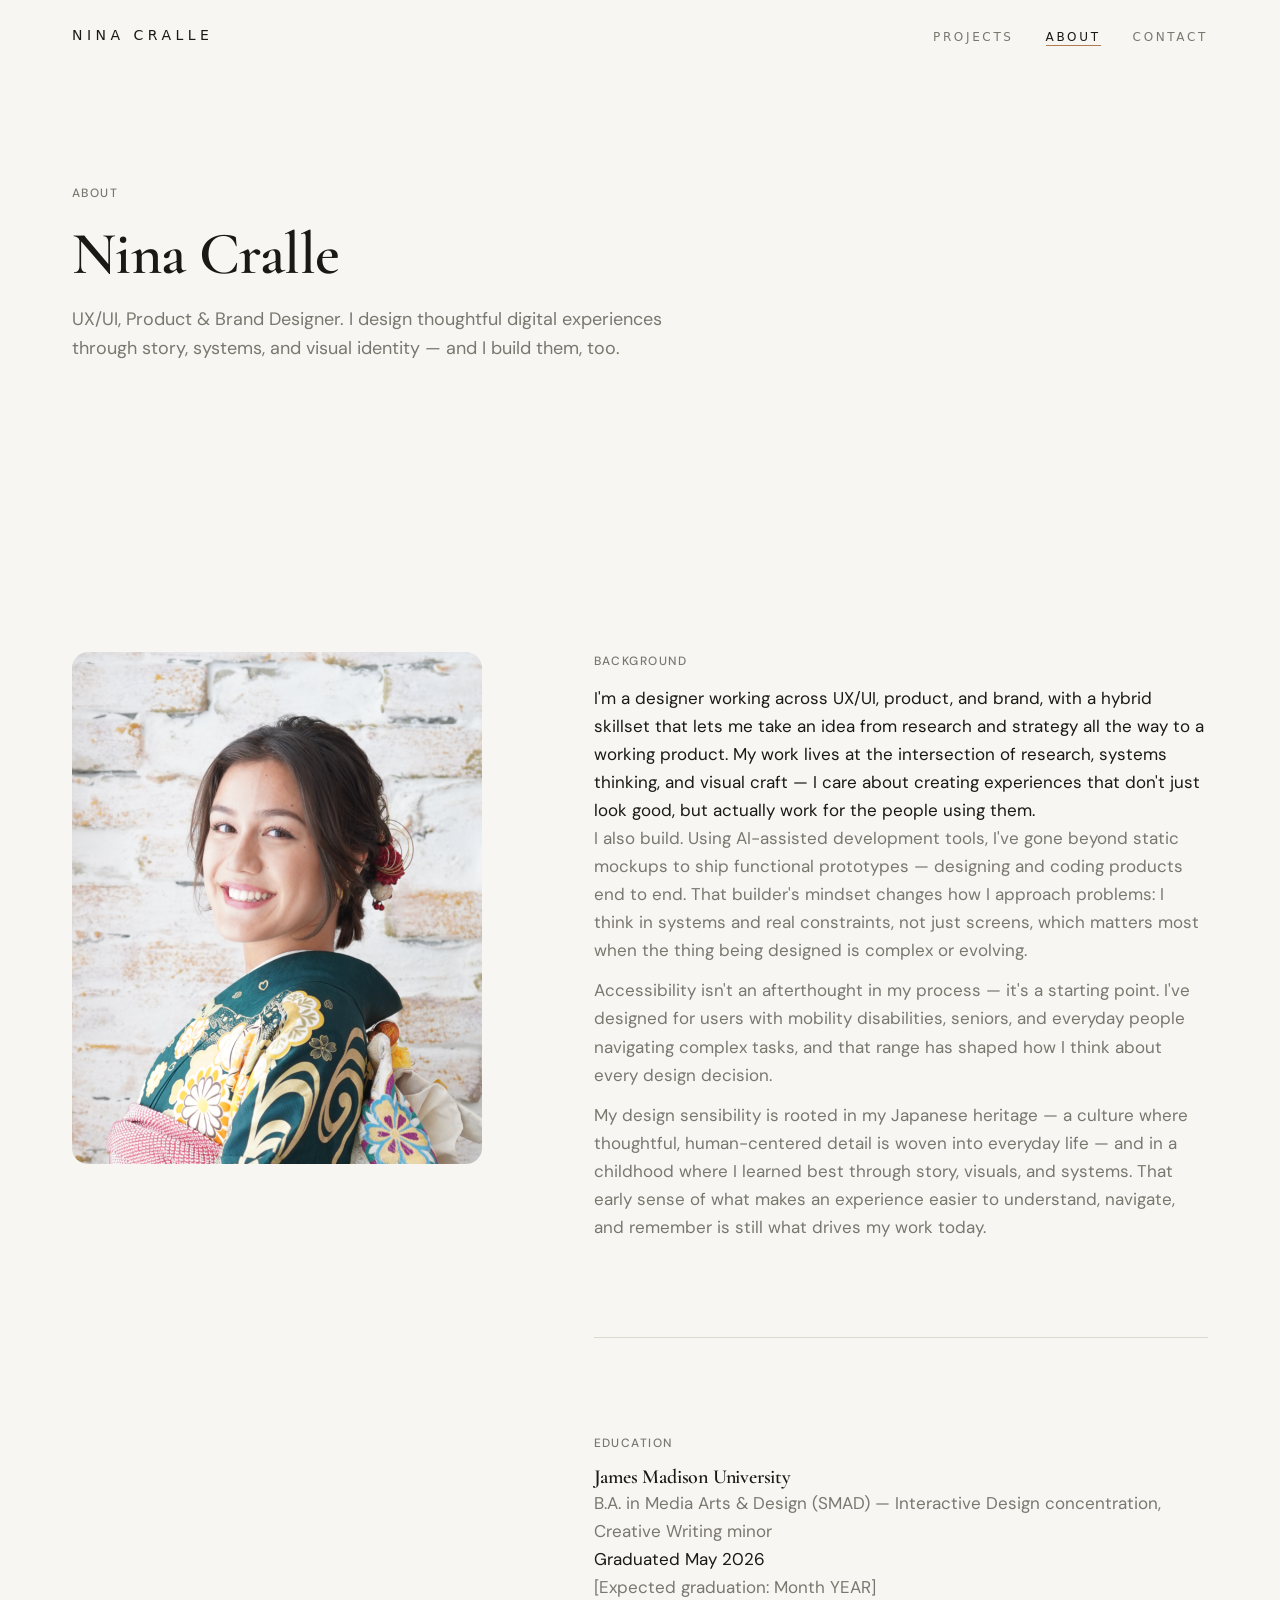
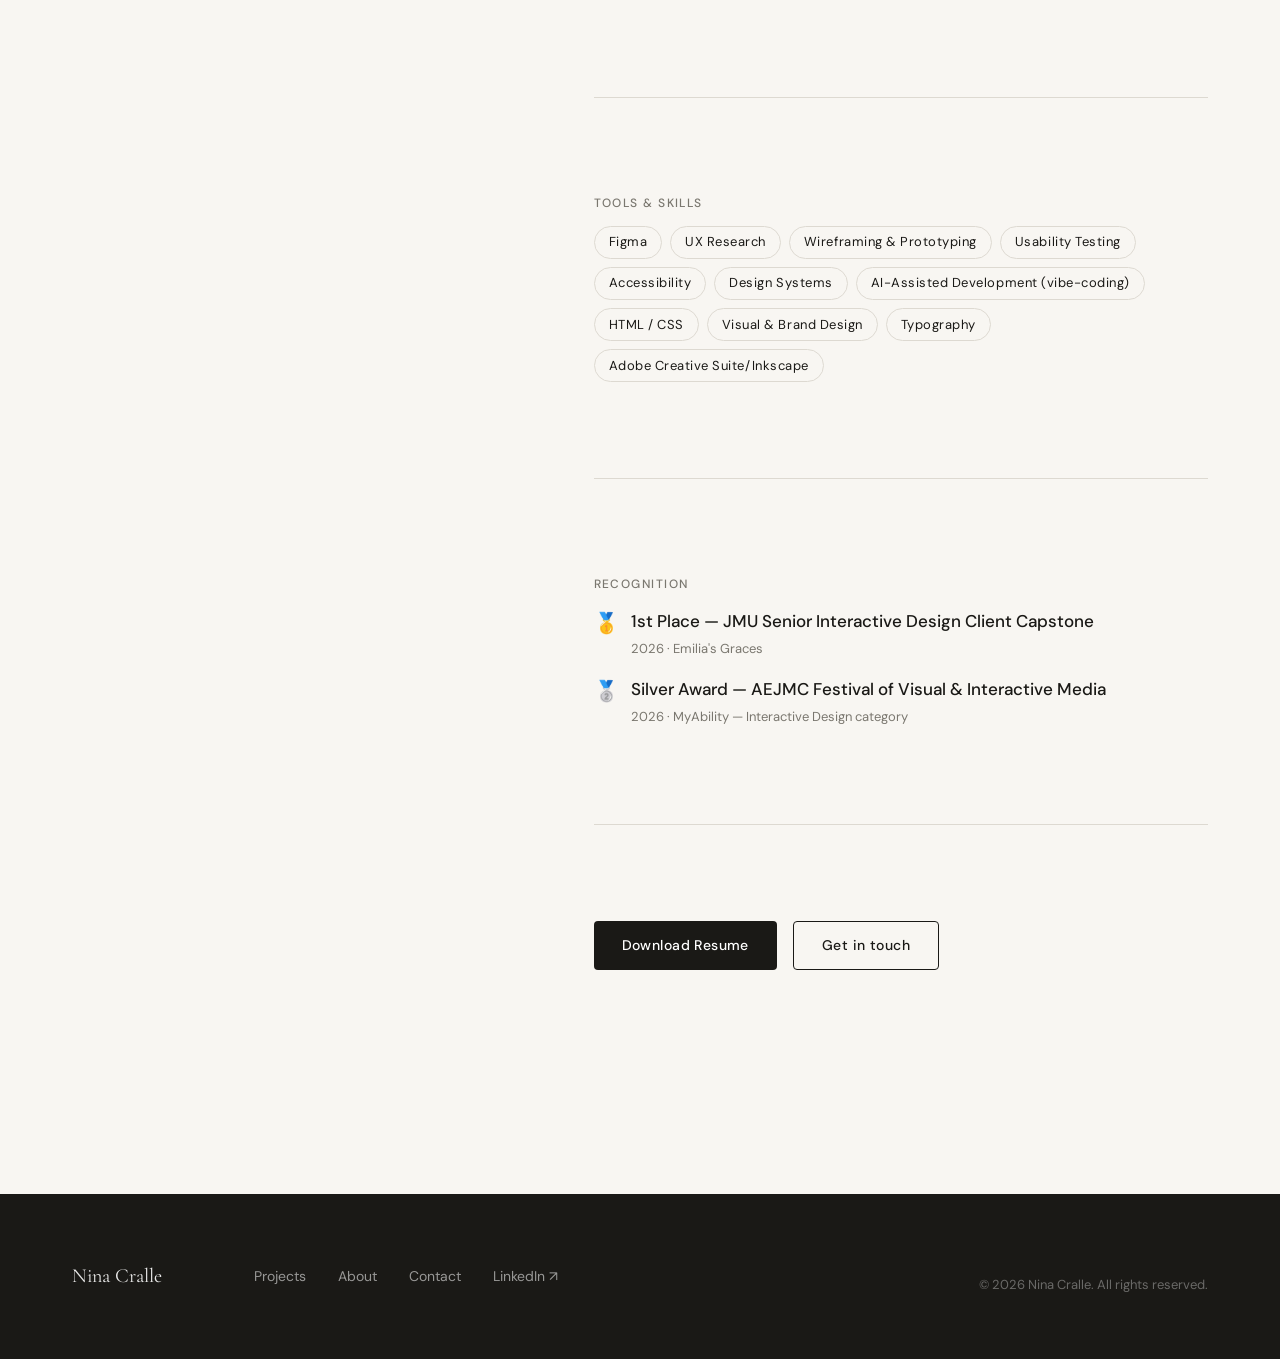
==== commit dc725562: "Update about.html" ====
--- a/about.html
+++ b/about.html
@@ -3,13 +3,13 @@
 <head>
   <meta charset="UTF-8" />
   <meta name="viewport" content="width=device-width, initial-scale=1.0" />
-  <meta name="description" content="About Nina Cralle — Interactive Design student at JMU focused on UX/UI, accessibility, and human-centered design." />
+  <meta name="description" content="About Nina Cralle — UX/UI, Product & Brand Designer focused on human-centered design, systems thinking, and building functional products with AI tools." />
   <title>About — Nina Cralle</title>
 
   <link rel="preconnect" href="https://fonts.googleapis.com" />
   <link rel="preconnect" href="https://fonts.gstatic.com" crossorigin />
   <link href="https://fonts.googleapis.com/css2?family=Fredericka+the+Great&family=Cormorant+Garamond:ital,wght@0,400;0,500;0,600;1,400;1,500&family=DM+Sans:wght@400;500;600&display=swap" rel="stylesheet" />
-  <link rel="icon" type="image/png" href="assets/images/logo/nc-monogram.png" />
+  <link rel="icon" type="image/svg+xml" href="assets/images/logo/nc-monogram.svg" />
   <link rel="stylesheet" href="css/styles.css" />
 </head>
 <body>
@@ -41,8 +41,7 @@
       <p class="eyebrow" style="margin-bottom:1rem;" data-animate>About</p>
       <h1 data-animate data-delay="1">Nina Cralle</h1>
       <p style="margin-top:1rem; max-width:52ch; font-size:1.125rem;" data-animate data-delay="2">
-        Interactive Design student at James Madison University.
-        UX/UI designer. Accessibility advocate. Thoughtful by default.
+        UX/UI, Product & Brand Designer. I design thoughtful digital experiences through story, systems, and visual identity — and I build them, too.
       </p>
     </div>
   </section>
@@ -67,22 +66,17 @@
           <!-- Bio -->
           <div data-animate>
             <p class="eyebrow" style="margin-bottom:0.75rem;">Background</p>
-            <!-- REPLACE: customize this paragraph to your own voice -->
+            I'm a designer working across UX/UI, product, and brand, with a hybrid skillset that lets me take an idea from research and strategy all the way to a working product. My work lives at the intersection of research, systems thinking, and visual craft — I care about creating experiences that don't just look good, but actually work for the people using them.
             <p>
-              I'm a senior Interactive Design student at James Madison University, focused on UX/UI
-              and product design. My work lives at the intersection of research, accessibility, and
-              visual craft — I care about creating experiences that don't just look good, but actually
-              work for the people using them.
+            I also build. Using AI-assisted development tools, I've gone beyond static mockups to ship functional prototypes — designing and coding products end to end. That builder's mindset changes how I approach problems: I think in systems and real constraints, not just screens, which matters most when the thing being designed is complex or evolving.  
             </p>
             <p style="margin-top:0.75rem;">
               Accessibility isn't an afterthought in my process — it's a starting point. I've designed
               for users with mobility disabilities, seniors, and everyday people navigating complex tasks,
               and that range has shaped how I think about every design decision.
             </p>
-            <!-- REPLACE: add additional personal details, interests, or background -->
             <p style="margin-top:0.75rem;">
-              [ADD FINAL COPY — optional: mention what drew you to design, an interest outside of work,
-              or something personal that reflects your perspective as a designer.]
+              My design sensibility is rooted in my Japanese heritage — a culture where thoughtful, human-centered detail is woven into everyday life — and in a childhood where I learned best through story, visuals, and systems. That early sense of what makes an experience easier to understand, navigate, and remember is still what drives my work today.
             </p>
           </div>
 
@@ -92,8 +86,8 @@
           <div data-animate data-delay="1">
             <p class="eyebrow" style="margin-bottom:0.75rem;">Education</p>
             <h3 style="font-size:1.25rem;">James Madison University</h3>
-            <p>B.S. in Interactive Design</p>
-            <!-- REPLACE: add your expected graduation date -->
+            <p>B.A. in Media Arts & Design (SMAD) — Interactive Design concentration, Creative Writing minor</p>
+            Graduated May 2026
             <p>[Expected graduation: Month YEAR]</p>
           </div>
 
@@ -106,33 +100,40 @@
             <ul class="skills-list" role="list">
               <li class="skill-tag">Figma</li>
               <li class="skill-tag">UX Research</li>
-              <li class="skill-tag">Wireframing</li>
-              <li class="skill-tag">Prototyping</li>
+              <li class="skill-tag">Wireframing & Prototyping</li>
               <li class="skill-tag">Usability Testing</li>
               <li class="skill-tag">Accessibility</li>
+              <li class="skill-tag">Design Systems</li>
+              <li class="skill-tag">AI-Assisted Development (vibe-coding)</li>
               <li class="skill-tag">HTML / CSS</li>
-              <li class="skill-tag">Visual Design</li>
+              <li class="skill-tag">Visual & Brand Design</li>
               <li class="skill-tag">Typography</li>
-              <li class="skill-tag">Adobe Creative Suite</li>
-              <!-- REPLACE: add any additional tools you use -->
-              <li class="skill-tag">[Add your tools here]</li>
+              <li class="skill-tag">Adobe Creative Suite/Inkscape</li>
             </ul>
           </div>
 
           <hr class="divider" />
 
-          <!-- Recognition -->
-          <div data-animate data-delay="3">
-            <p class="eyebrow" style="margin-bottom:0.75rem;">Recognition</p>
-            <div style="display:flex; align-items:flex-start; gap:0.75rem;">
-              <span style="font-size:1.25rem;">🥈</span>
-              <div>
-                <p class="dark" style="font-weight:500; max-width:none;">Silver Award — AEJMC Festival of Visual & Interactive Media</p>
-                <p class="caption" style="margin-top:0.2rem;">2026 · MyAbility — Interactive Design category</p>
-              </div>
-            </div>
-            <!-- REPLACE: add any additional awards, honors, or recognition -->
-          </div>
+         <!-- Recognition -->
+<div data-animate data-delay="3">
+  <p class="eyebrow" style="margin-bottom:0.75rem;">Recognition</p>
+  <div style="display:flex; flex-direction:column; gap:1rem;">
+    <div style="display:flex; align-items:flex-start; gap:0.75rem;">
+      <span style="font-size:1.25rem;">🥇</span>
+      <div>
+        <p class="dark" style="font-weight:500; max-width:none;">1st Place — JMU Senior Interactive Design Client Capstone</p>
+        <p class="caption" style="margin-top:0.2rem;">2026 · Emilia's Graces</p>
+      </div>
+    </div>
+    <div style="display:flex; align-items:flex-start; gap:0.75rem;">
+      <span style="font-size:1.25rem;">🥈</span>
+      <div>
+        <p class="dark" style="font-weight:500; max-width:none;">Silver Award — AEJMC Festival of Visual & Interactive Media</p>
+        <p class="caption" style="margin-top:0.2rem;">2026 · MyAbility — Interactive Design category</p>
+      </div>
+    </div>
+  </div>
+</div>
 
           <hr class="divider" />
 
@@ -160,7 +161,7 @@
         <a href="about.html">About</a>
         <a href="contact.html">Contact</a>
         <!-- REPLACE: update LinkedIn URL -->
-        <a href="https://linkedin.com/in/ninacralle" target="_blank" rel="noopener">LinkedIn ↗</a>
+        <a href="https://www.linkedin.com/in/nina-cralle" target="_blank" rel="noopener">LinkedIn ↗</a>
       </nav>
       <p class="footer__copy">© 2026 Nina Cralle. All rights reserved.</p>
     </div>
--- a/css/styles.css
+++ b/css/styles.css
@@ -1,46 +1,56 @@
 /* ============================================================
    Nina Cralle Portfolio — styles.css
    ============================================================
-   Fonts loaded in HTML: Cormorant Garamond (display) + DM Sans (body)
-   
+   Fonts loaded in HTML:
+     - Fredericka the Great (legacy hero name — no longer used on home)
+     - Cormorant Garamond (display, italic keywords)
+     - DM Sans (body)
+     - Instrument Sans (nav + labels)
+
    Table of Contents:
-   1.  CSS Variables
-   2.  Reset & Base
-   3.  Typography
-   4.  Layout Utilities
-   5.  Navigation
-   6.  Footer
-   7.  Buttons & Links
-   8.  Image Placeholders
-   9.  Homepage
-   10. Projects Grid Page
-   11. Project Detail Pages
-   12. About Page
-   13. Contact Page
-   14. Animations & Transitions
-   15. Responsive Styles
-   ============================================================ */
-
-
-/* ============================================================
-   1. CSS VARIABLES
+     1.  Design tokens (variables)
+     2.  Reset & base
+     3.  Typography
+     4.  Layout utilities
+     5.  Navigation
+     6.  Buttons & links
+     7.  Image utilities
+     8.  Home — hero (mock composition)
+     9.  Home — featured projects grid
+     10. Home — tagline strip
+     11. Home — legacy about strip (still used)
+     12. Home — legacy CTA strip (still used)
+     13. Projects list page
+     14. Project detail page
+     15. About page
+     16. Contact page
+     17. Footer
+     18. Animations
+     19. Responsive
+   ============================================================ */
+
+
+/* ============================================================
+   1. DESIGN TOKENS
    ============================================================ */
 
 :root {
   /* Colors */
-  --color-bg:          #F8F6F2;   /* warm cream */
+  --color-bg:          #F8F6F2;
   --color-surface:     #FFFFFF;
-  --color-card:        #F0EDE7;   /* light warm card bg */
-  --color-text:        #1A1916;   /* warm near-black */
-  --color-muted:       #7A776F;   /* muted body text */
-  --color-accent:      #B07A52;   /* terracotta / copper */
+  --color-card:        #F0EDE7;
+  --color-card-warm:   #F1ECE2;
+  --color-text:        #1A1916;
+  --color-muted:       #7A776F;
+  --color-accent:      #B07A52;
   --color-accent-dark: #8A5C38;
   --color-border:      #DDD9D1;
-  --color-placeholder: #D5D1C9;   /* img placeholder bg */
+  --color-placeholder: #D5D1C9;
 
   /* Typography */
   --font-display: 'Cormorant Garamond', Georgia, 'Times New Roman', serif;
   --font-body:    'DM Sans', system-ui, -apple-system, sans-serif;
+  --font-mono:    'Instrument Sans', system-ui, sans-serif;
 
   /* Spacing */
   --space-xs:  0.5rem;
@@ -60,7 +70,7 @@
   --radius-md: 8px;
   --radius-lg: 16px;
 
-  /* Transitions */
+  /* Motion */
   --ease:      0.25s ease;
   --ease-slow: 0.5s ease;
 }
@@ -86,9 +96,10 @@
   background-color: var(--color-bg);
   color: var(--color-text);
   font-family: var(--font-body);
-  font-size: 1.0625rem; /* 17px */
+  font-size: 1.0625rem;
   line-height: 1.65;
   min-height: 100vh;
+  padding-top: var(--nav-height);
 }
 
 img {
@@ -97,14 +108,8 @@
   height: auto;
 }
 
-a {
-  color: inherit;
-  text-decoration: none;
-}
-
-ul, ol {
-  list-style: none;
-}
+a { color: inherit; text-decoration: none; }
+ul, ol { list-style: none; }
 
 button {
   cursor: pointer;
@@ -113,14 +118,12 @@
   font-family: inherit;
 }
 
-/* Accessible focus outline */
 :focus-visible {
   outline: 2px solid var(--color-accent);
   outline-offset: 3px;
   border-radius: 2px;
 }
 
-/* Selection color */
 ::selection {
   background-color: var(--color-accent);
   color: #fff;
@@ -136,15 +139,6 @@
   font-weight: 600;
   line-height: 1.15;
   letter-spacing: -0.01em;
-}
-
-/* Display — used for hero headline on homepage */
-.display {
-  font-family: var(--font-display);
-  font-size: clamp(3.5rem, 8vw, 7rem);
-  font-weight: 500;
-  line-height: 1.0;
-  letter-spacing: -0.02em;
 }
 
 h1 { font-size: clamp(2.25rem, 5vw, 3.75rem); }
@@ -175,7 +169,6 @@
 }
 
 strong { font-weight: 600; color: var(--color-text); }
-
 .italic { font-style: italic; }
 
 
@@ -195,14 +188,8 @@
   padding-inline: var(--space-md);
 }
 
-/* Generic section spacing */
-.section {
-  padding-block: var(--space-xl);
-}
-
-.section--sm {
-  padding-block: var(--space-lg);
-}
+.section    { padding-block: var(--space-xl); }
+.section--sm { padding-block: var(--space-lg); }
 
 .divider {
   border: none;
@@ -210,16 +197,13 @@
   margin-block: var(--space-lg);
 }
 
-/* Two-column flex row */
 .split {
   display: flex;
   gap: var(--space-lg);
   align-items: flex-start;
 }
-
 .split > * { flex: 1; }
 
-/* Visually hidden (accessible) */
 .sr-only {
   position: absolute;
   width: 1px;
@@ -239,9 +223,7 @@
 
 .nav {
   position: fixed;
-  top: 0;
-  left: 0;
-  right: 0;
+  top: 0; left: 0; right: 0;
   z-index: 100;
   height: var(--nav-height);
   display: flex;
@@ -253,10 +235,7 @@
   transition: border-color var(--ease);
 }
 
-/* Add border when scrolled — toggled via JS */
-.nav.scrolled {
-  border-bottom-color: var(--color-border);
-}
+.nav.scrolled { border-bottom-color: var(--color-border); }
 
 .nav__inner {
   max-width: var(--max-width);
@@ -268,20 +247,20 @@
   justify-content: space-between;
 }
 
-/* Logo / Name */
+/* Logo (uppercase, tracked, Instrument Sans) */
 .nav__logo {
-  font-family: var(--font-display);
-  font-size: 1.375rem;
+  font-family: var(--font-mono);
+  font-size: 0.875rem;
   font-weight: 500;
-  letter-spacing: -0.01em;
+  letter-spacing: 0.32em;
+  text-transform: uppercase;
   color: var(--color-text);
   text-decoration: none;
   transition: color var(--ease);
 }
-
 .nav__logo:hover { color: var(--color-accent); }
 
-/* Desktop links */
+/* Desktop nav links */
 .nav__links {
   display: flex;
   gap: var(--space-md);
@@ -289,9 +268,11 @@
 }
 
 .nav__links a {
-  font-family: var(--font-body);
-  font-size: 0.875rem;
+  font-family: var(--font-mono);
+  font-size: 0.75rem;
   font-weight: 500;
+  letter-spacing: 0.22em;
+  text-transform: uppercase;
   color: var(--color-muted);
   text-decoration: none;
   position: relative;
@@ -302,23 +283,17 @@
 .nav__links a::after {
   content: '';
   position: absolute;
-  bottom: 0;
-  left: 0;
-  width: 0;
-  height: 1px;
+  bottom: 0; left: 0;
+  width: 0; height: 1px;
   background-color: var(--color-accent);
   transition: width var(--ease);
 }
 
 .nav__links a:hover,
-.nav__links a.active {
-  color: var(--color-text);
-}
+.nav__links a.active { color: var(--color-text); }
 
 .nav__links a:hover::after,
-.nav__links a.active::after {
-  width: 100%;
-}
+.nav__links a.active::after { width: 100%; }
 
 /* Mobile hamburger */
 .nav__toggle {
@@ -339,18 +314,16 @@
   transition: transform var(--ease), opacity var(--ease);
 }
 
-/* Mobile menu open state */
 .nav__toggle.open span:nth-child(1) { transform: translateY(6.5px) rotate(45deg); }
 .nav__toggle.open span:nth-child(2) { opacity: 0; }
 .nav__toggle.open span:nth-child(3) { transform: translateY(-6.5px) rotate(-45deg); }
 
-/* Mobile nav drawer */
+/* Mobile drawer */
 .nav__mobile {
   display: none;
   position: fixed;
   top: var(--nav-height);
-  left: 0;
-  right: 0;
+  left: 0; right: 0;
   background-color: var(--color-bg);
   border-bottom: 1px solid var(--color-border);
   padding: var(--space-md);
@@ -362,8 +335,10 @@
 .nav__mobile.open { display: flex; }
 
 .nav__mobile a {
-  font-size: 1.125rem;
-  font-family: var(--font-display);
+  font-family: var(--font-mono);
+  font-size: 0.9rem;
+  letter-spacing: 0.22em;
+  text-transform: uppercase;
   color: var(--color-text);
   padding-block: var(--space-xs);
   border-bottom: 1px solid var(--color-border);
@@ -371,57 +346,7 @@
 
 
 /* ============================================================
-   6. FOOTER
-   ============================================================ */
-
-.footer {
-  background-color: var(--color-text);
-  color: rgba(255, 255, 255, 0.55);
-  padding-block: var(--space-lg);
-}
-
-.footer__inner {
-  max-width: var(--max-width);
-  margin-inline: auto;
-  padding-inline: var(--space-md);
-  display: flex;
-  align-items: center;
-  justify-content: space-between;
-  flex-wrap: wrap;
-  gap: var(--space-md);
-}
-
-.footer__name {
-  font-family: var(--font-display);
-  font-size: 1.25rem;
-  color: rgba(255, 255, 255, 0.9);
-}
-
-.footer__links {
-  display: flex;
-  gap: var(--space-md);
-  flex-wrap: wrap;
-}
-
-.footer__links a {
-  font-size: 0.875rem;
-  color: rgba(255, 255, 255, 0.55);
-  transition: color var(--ease);
-}
-
-.footer__links a:hover { color: #fff; }
-
-.footer__copy {
-  font-size: 0.8125rem;
-  color: rgba(255, 255, 255, 0.35);
-  width: 100%;
-  text-align: right;
-  margin-top: var(--space-sm);
-}
-
-
-/* ============================================================
-   7. BUTTONS & LINKS
+   6. BUTTONS & LINKS
    ============================================================ */
 
 .btn {
@@ -435,7 +360,8 @@
   font-weight: 500;
   letter-spacing: 0.03em;
   text-decoration: none;
-  transition: background-color var(--ease), color var(--ease), transform var(--ease), box-shadow var(--ease);
+  transition: background-color var(--ease), color var(--ease),
+              transform var(--ease), box-shadow var(--ease);
   cursor: pointer;
 }
 
@@ -443,7 +369,6 @@
   background-color: var(--color-text);
   color: #fff;
 }
-
 .btn--primary:hover {
   background-color: var(--color-accent);
   transform: translateY(-1px);
@@ -455,7 +380,6 @@
   color: var(--color-text);
   border: 1.5px solid var(--color-text);
 }
-
 .btn--outline:hover {
   background-color: var(--color-text);
   color: #fff;
@@ -468,31 +392,26 @@
   padding-inline: 0;
   font-weight: 500;
 }
-
 .btn--ghost::after {
   content: '→';
   transition: transform var(--ease);
   display: inline-block;
 }
-
 .btn--ghost:hover::after { transform: translateX(4px); }
 
-/* Inline text link */
 .text-link {
   color: var(--color-accent);
   text-decoration: underline;
   text-underline-offset: 3px;
   transition: color var(--ease);
 }
-
 .text-link:hover { color: var(--color-accent-dark); }
 
 
 /* ============================================================
-   8. IMAGE PLACEHOLDERS
-   ============================================================ */
-
-/* Replace .img-placeholder with a real <img> tag when you have assets */
+   7. IMAGE UTILITIES
+   ============================================================ */
+
 .img-placeholder {
   background-color: var(--color-placeholder);
   border-radius: var(--radius-md);
@@ -508,12 +427,11 @@
   font-family: var(--font-body);
 }
 
-/* Make real img tags look consistent */
 .project-img {
   width: 100%;
   border-radius: var(--radius-md);
   object-fit: cover;
-  background-color: var(--color-placeholder); /* shows while loading */
+  background-color: var(--color-placeholder);
 }
 
 .project-img--tall  { aspect-ratio: 4 / 5; }
@@ -521,7 +439,6 @@
 .project-img--sq    { aspect-ratio: 1 / 1; }
 .project-img--hero  { aspect-ratio: 21 / 9; min-height: 320px; }
 
-/* Full image — no crop. Use on project hero images instead of project-img--hero */
 .project-img--full {
   object-fit: contain;
   height: auto;
@@ -529,85 +446,461 @@
   background-color: transparent;
 }
 
-/* ============================================================
-   9. HOMEPAGE
-   ============================================================ */
-
-/* Offset body for fixed nav */
-body { padding-top: var(--nav-height); }
-
-/* —— Hero —— */
-.hero {
-  padding-top: var(--space-xl);
-  padding-bottom: var(--space-xl);
-  border-bottom: 1px solid var(--color-border);
-}
-
-.hero__inner {
+
+/* ============================================================
+   8. HOME — HERO (mockup composition)
+   ============================================================ */
+
+.hero-mock {
+  background-color: var(--color-bg);
+  padding-top: clamp(2rem, 4.5vw, 3.75rem);
+  padding-bottom: clamp(2.5rem, 4vw, 3.5rem);
+  overflow: hidden;
+}
+
+.hero-mock__inner {
+  max-width: 780px;
+  margin-inline: auto;
+  padding-inline: var(--space-md);
+  text-align: center;
+}
+
+/* "PRODUCT DESIGNER · UX DESIGNER" eyebrow */
+.hero-mock__role {
+  font-family: var(--font-mono);
+  font-size: 0.8125rem;
+  font-weight: 500;
+  letter-spacing: 0.28em;
+  text-transform: uppercase;
+  color: var(--color-text);
+  margin-bottom: 1.75rem;
+  opacity: 0.85;
+}
+
+/* Wrapper — inline-block so it hugs the text width */
+.hero-mock__headline-row {
+  position: relative;
+  display: inline-block;
+  text-align: left;
+  max-width: 640px;   /* forces the headline to wrap after "experiences" */
+}
+
+/* Headline — slightly tighter and shorter */
+.hero-mock__headline {
+  font-family: var(--font-display);
+  font-weight: 500;
+  font-size: clamp(1.5rem, 3vw, 2.25rem);
+  line-height: 1.4;
+  letter-spacing: -0.005em;
+  color: var(--color-text);
+  margin: 0;
+}
+
+.hero-mock__headline em {
+  font-style: italic;
+  color: var(--color-text);
+}
+
+/* Hanko seal — smaller, anchored just past "identity." */
+.hero-mock__hanko {
+  position: absolute;
+  right: -3.5rem;              /* sits just past the period at end of headline */
+  bottom: -0.75rem;            /* drops slightly below baseline like a stamp */
+  width: clamp(48px, 4vw, 62px);
+  height: auto;
+  z-index: 2;
+}
+
+
+/* ============================================================
+   9. HOME — FEATURED PROJECTS GRID
+   ============================================================ */
+
+.featured-mock {
+  background-color: var(--color-bg);
+  padding-block: clamp(1rem, 2.5vw, 2rem);
+  padding-inline: clamp(1rem, 3vw, 3rem);
+}
+
+/* 3 cards in a single row: MyAbility (2fr) + Emilia's (1fr) + Sakura (1fr) */
+.featured-mock__grid {
+  display: grid;
+  grid-template-columns: 2fr 1fr 1fr;
+  grid-template-rows: 1fr;
+  gap: 1.25rem;
+  max-width: 1360px;
+  margin-inline: auto;
+}
+
+/* Base card */
+.fcard {
+  position: relative;
+  background-color: var(--color-card-warm);
+  border-radius: 14px;
+  overflow: hidden;
+  text-decoration: none;
+  color: var(--color-text);
+  display: flex;
+  transition: transform var(--ease), box-shadow var(--ease);
+}
+
+.fcard:hover {
+  transform: translateY(-3px);
+  box-shadow: 0 16px 40px rgba(0, 0, 0, 0.08);
+}
+
+/* Corner badge */
+.fcard__badge {
+  position: absolute;
+  top: 1rem;
+  right: 1rem;
+  z-index: 3;
+  font-family: var(--font-mono);
+  font-size: 0.625rem;
+  font-weight: 500;
+  letter-spacing: 0.18em;
+  padding: 0.4rem 0.75rem;
+  border-radius: 4px;
+  color: #fff;
+  text-transform: uppercase;
+}
+
+.fcard__badge--silver   { background: rgba(40, 40, 40, 0.78); }
+.fcard__badge--capstone { background: rgba(180, 80, 50, 0.92); }
+.fcard__badge--web      { background: rgba(40, 40, 40, 0.78); }
+
+/* ── large card (myability) ── */
+.fcard--large .fcard__body {
+  flex: 0 0 42%;
+  width: 42%;
+  padding: 1.75rem 1.5rem;
+  display: flex;
+  flex-direction: column;
+  justify-content: space-between;
+  gap: 0.35rem;
+}
+
+.fcard--large .fcard__image {
+  flex: 0 0 58%;
+  width: 58%;
+  background: linear-gradient(135deg, #C9B8D6 0%, #B8B5E0 100%);
+  overflow: hidden;
+}
+
+.fcard--large .fcard__image img {
+  width: 100%;
+  height: 100%;
+  object-fit: cover;
+  object-position: center top;
+  display: block;
+}
+
+/* Shrink typography inside the large card to fit the 42% column properly */
+.fcard--large .fcard__title {
+  font-size: clamp(1.75rem, 2.4vw, 2.25rem);
+  margin-top: 0.35rem;
+}
+
+.fcard--large .fcard__meta {
+  font-size: 0.78rem;
+}
+
+.fcard--large .fcard__desc {
+  font-size: 0.85rem;
+  max-width: none;
+  margin-top: 0.75rem;
+}
+
+.fcard--large .fcard__award {
+  margin-top: 1rem;
+}
+
+
+/* ── Small cards (Emilia's + Sakura) ── */
+.fcard--small {
+  flex-direction: column;
+  min-height: 320px;
+  max-height: 360px;
+}
+
+.fcard--small.fcard:nth-of-type(2) { grid-column: 2; grid-row: 1; }
+.fcard--small.fcard:nth-of-type(3) { grid-column: 3; grid-row: 1; }
+
+.fcard__image--top {
+  width: 100%;
+  aspect-ratio: unset;
+  height: 60%;
+  overflow: hidden;
+  background-color: var(--color-card);
+  flex-shrink: 0;
+}
+
+.fcard__image--top img,
+.fcard__image--top .img-placeholder {
+  width: 100%;
+  height: 100%;
+  object-fit: cover;
+  border-radius: 0;
+  min-height: unset;
+}
+
+.fcard__body--small {
+  padding: 1rem 1.25rem 1.5rem;
+  display: flex;
+  flex-direction: column;
+  gap: 0.25rem;
+  flex-shrink: 0;
+}
+
+
+/* ── Card typography ── */
+.fcard__eyebrow {
+  font-family: var(--font-mono);
+  font-size: 0.6875rem;
+  font-weight: 500;
+  letter-spacing: 0.22em;
+  text-transform: uppercase;
+  color: var(--color-muted);
+}
+
+.fcard__title {
+  font-family: var(--font-display);
+  font-size: clamp(2rem, 3.2vw, 2.75rem);
+  font-weight: 600;
+  line-height: 1.1;
+  color: var(--color-text);
+  margin-top: 0.5rem;
+}
+
+.fcard__title--sm {
+  font-size: 1.5rem;
+  margin-top: 0;
+}
+
+.fcard__meta {
+  font-family: var(--font-mono);
+  font-size: 0.8125rem;
+  color: var(--color-muted);
+  margin-top: 0.35rem;
+  letter-spacing: 0.02em;
+}
+
+.fcard__desc {
+  font-size: 0.9rem;
+  line-height: 1.55;
+  color: var(--color-muted);
+  max-width: 36ch;
+  margin-top: 1rem;
+}
+
+.fcard--small .fcard__desc {
+  margin-top: 0.6rem;
+  font-size: 0.85rem;
+}
+
+/* Award row (MyAbility) */
+.fcard__award {
+  display: flex;
+  align-items: center;
+  gap: 0.75rem;
+  margin-top: 1.5rem;
+}
+
+.fcard__award-icon {
+  width: 42px;
+  height: 42px;
+  border-radius: 50%;
+  display: flex;
+  align-items: center;
+  justify-content: center;
+  font-size: 1.25rem;
+  background: rgba(0, 0, 0, 0.04);
+  border: 1px solid rgba(0, 0, 0, 0.1);
+}
+
+.fcard__award-label {
+  font-family: var(--font-mono);
+  font-size: 0.6875rem;
+  font-weight: 500;
+  letter-spacing: 0.16em;
+  text-transform: uppercase;
+  color: var(--color-muted);
+}
+
+.fcard__award-title {
+  font-family: var(--font-mono);
+  font-size: 0.95rem;
+  font-weight: 600;
+  letter-spacing: 0.08em;
+  color: var(--color-text);
+  margin-top: 0.1rem;
+}
+
+/* Capstone pill (Emilia's) */
+.fcard__capstone-pill {
+  display: inline-flex;
+  align-items: center;
+  gap: 0.5rem;
+  margin-top: 0.85rem;
+  padding: 0.4rem 0.65rem;
+  background: rgba(180, 80, 50, 0.1);
+  border-radius: 100px;
+  width: fit-content;
+  font-family: var(--font-mono);
+  font-size: 0.7rem;
+  color: var(--color-text);
+  line-height: 1.25;
+}
+
+.fcard__capstone-icon { font-size: 0.85rem; }
+.fcard__capstone-sub  { opacity: 0.6; font-size: 0.65rem; letter-spacing: 0.05em; }
+
+
+/* ============================================================
+   10. HOME — TAGLINE STRIP
+   ============================================================ */
+
+.tagline-strip {
+  background-color: var(--color-bg);
+  padding-block: 2.5rem;
+  border-top: 1px solid var(--color-border);
+}
+
+.tagline-strip__inner {
+  max-width: 900px;
+  margin-inline: auto;
+  padding-inline: var(--space-md);
+  display: flex;
+  align-items: center;
+  justify-content: center;
+  gap: clamp(1.5rem, 5vw, 3.5rem);
+}
+
+.tagline-strip__text {
+  font-family: var(--font-mono);
+  font-size: 0.75rem;
+  font-weight: 500;
+  letter-spacing: 0.28em;
+  text-transform: uppercase;
+  color: var(--color-text);
+  opacity: 0.75;
+}
+
+.tagline-strip__mark {
+  width: clamp(36px, 4vw, 52px);
+  height: auto;
+  flex-shrink: 0;
+}
+
+
+/* ============================================================
+   11. HOME — ABOUT STRIP
+   ============================================================ */
+
+.about-strip {
+  padding-block: var(--space-xl);
+  border-top: 1px solid var(--color-border);
+}
+
+.about-strip__inner {
   max-width: var(--max-width);
   margin-inline: auto;
   padding-inline: var(--space-md);
-}
-
-.hero__eyebrow {
-  display: flex;
+  display: grid;
+  grid-template-columns: 1fr 1fr;
+  gap: var(--space-xl);
   align-items: center;
-  gap: 0.75rem;
-  margin-bottom: 1.5rem;
-}
-
-.hero__eyebrow::before {
-  content: '';
-  display: inline-block;
-  width: 32px;
-  height: 1px;
-  background-color: var(--color-accent);
-}
-
-.hero__headline {
+}
+
+.about-strip__image {
+  aspect-ratio: 4 / 5;
+  border-radius: var(--radius-lg);
+  overflow: hidden;
+}
+
+.about-strip__image img,
+.about-strip__image .img-placeholder {
+  width: 100%;
+  height: 100%;
+  object-fit: cover;
+  border-radius: 0;
+}
+
+.about-strip__content {
+  display: flex;
+  flex-direction: column;
+  gap: var(--space-md);
+}
+
+
+/* ============================================================
+   12. HOME — CONTACT CTA STRIP
+   ============================================================ */
+
+.cta-strip {
+  background-color: var(--color-text);
+  color: #fff;
+  padding-block: var(--space-xl);
+  text-align: center;
+}
+
+.cta-strip h2 {
+  font-family: var(--font-display);
+  font-size: clamp(2rem, 5vw, 3.25rem);
+  color: #fff;
+  margin-bottom: var(--space-sm);
+}
+
+.cta-strip p {
+  color: rgba(255, 255, 255, 0.6);
+  margin-inline: auto;
   margin-bottom: var(--space-md);
 }
 
-.hero__headline em {
-  font-style: italic;
-  color: var(--color-accent);
-}
-
-.hero__sub {
-  font-size: 1.125rem;
-  color: var(--color-muted);
-  max-width: 56ch;
-  line-height: 1.7;
-  margin-bottom: var(--space-md);
-}
-
-.hero__cta {
-  display: flex;
-  gap: var(--space-sm);
-  flex-wrap: wrap;
-}
-
-/* —— Featured projects section —— */
-.featured {
+.cta-strip .btn--outline {
+  color: #fff;
+  border-color: rgba(255, 255, 255, 0.4);
+}
+
+.cta-strip .btn--outline:hover {
+  background-color: #fff;
+  color: var(--color-text);
+}
+
+
+/* ============================================================
+   13. PROJECTS LIST PAGE
+   ============================================================ */
+
+.page-hero {
+  padding-top: var(--space-xl);
+  padding-bottom: var(--space-lg);
+  border-bottom: 1px solid var(--color-border);
+}
+
+.page-hero__inner {
+  max-width: var(--max-width);
+  margin-inline: auto;
+  padding-inline: var(--space-md);
+}
+
+.projects-grid {
   padding-block: var(--space-xl);
 }
 
-.featured__header {
-  display: flex;
-  align-items: flex-end;
-  justify-content: space-between;
-  gap: var(--space-md);
-  margin-bottom: var(--space-lg);
-  flex-wrap: wrap;
-}
-
-.featured__grid {
+.projects-grid__inner {
+  max-width: var(--max-width);
+  margin-inline: auto;
+  padding-inline: var(--space-md);
+}
+
+.projects-grid__layout {
   display: grid;
   grid-template-columns: repeat(2, 1fr);
-  gap: 1.5rem;
-}
-
-/* —— Project Card —— */
+  gap: 2rem;
+}
+
+/* Old-style .card (used on projects listing page) */
 .card {
   background-color: var(--color-card);
   border-radius: var(--radius-lg);
@@ -686,7 +979,6 @@
 
 .card:hover .card__link { gap: 0.75rem; }
 
-/* Award badge on card */
 .card__badge {
   display: inline-flex;
   align-items: center;
@@ -702,104 +994,7 @@
   margin-top: 0.5rem;
 }
 
-/* —— About preview strip —— */
-.about-strip {
-  padding-block: var(--space-xl);
-  border-top: 1px solid var(--color-border);
-}
-
-.about-strip__inner {
-  max-width: var(--max-width);
-  margin-inline: auto;
-  padding-inline: var(--space-md);
-  display: grid;
-  grid-template-columns: 1fr 1fr;
-  gap: var(--space-xl);
-  align-items: center;
-}
-
-.about-strip__image {
-  aspect-ratio: 4 / 5;
-  border-radius: var(--radius-lg);
-  overflow: hidden;
-}
-
-.about-strip__image img,
-.about-strip__image .img-placeholder {
-  width: 100%;
-  height: 100%;
-  object-fit: cover;
-  border-radius: 0;
-}
-
-.about-strip__content { display: flex; flex-direction: column; gap: var(--space-md); }
-
-/* —— Contact CTA strip —— */
-.cta-strip {
-  background-color: var(--color-text);
-  color: #fff;
-  padding-block: var(--space-xl);
-  text-align: center;
-}
-
-.cta-strip h2 {
-  font-family: var(--font-display);
-  font-size: clamp(2rem, 5vw, 3.25rem);
-  color: #fff;
-  margin-bottom: var(--space-sm);
-}
-
-.cta-strip p {
-  color: rgba(255,255,255,0.6);
-  margin-inline: auto;
-  margin-bottom: var(--space-md);
-}
-
-.cta-strip .btn--outline {
-  color: #fff;
-  border-color: rgba(255,255,255,0.4);
-}
-
-.cta-strip .btn--outline:hover {
-  background-color: #fff;
-  color: var(--color-text);
-}
-
-
-/* ============================================================
-   10. PROJECTS GRID PAGE
-   ============================================================ */
-
-.page-hero {
-  padding-top: var(--space-xl);
-  padding-bottom: var(--space-lg);
-  border-bottom: 1px solid var(--color-border);
-}
-
-.page-hero__inner {
-  max-width: var(--max-width);
-  margin-inline: auto;
-  padding-inline: var(--space-md);
-}
-
-.projects-grid {
-  padding-block: var(--space-xl);
-}
-
-.projects-grid__inner {
-  max-width: var(--max-width);
-  margin-inline: auto;
-  padding-inline: var(--space-md);
-}
-
-/* Looser grid for the full projects page */
-.projects-grid__layout {
-  display: grid;
-  grid-template-columns: repeat(2, 1fr);
-  gap: 2rem;
-}
-
-/* Wide (featured) card — spans 2 columns */
+/* Wide featured card variant */
 .card--featured {
   grid-column: 1 / -1;
   flex-direction: row;
@@ -818,10 +1013,9 @@
 
 
 /* ============================================================
-   11. PROJECT DETAIL PAGES
-   ============================================================ */
-
-/* Back link at top of project pages */
+   14. PROJECT DETAIL PAGE
+   ============================================================ */
+
 .project-back {
   display: inline-flex;
   align-items: center;
@@ -831,11 +1025,9 @@
   margin-bottom: var(--space-md);
   transition: color var(--ease);
 }
-
 .project-back:hover { color: var(--color-text); }
 .project-back::before { content: '←'; }
 
-/* Project hero */
 .project-hero {
   padding-top: var(--space-lg);
   padding-bottom: 0;
@@ -860,12 +1052,9 @@
   text-transform: uppercase;
   color: var(--color-muted);
 }
-
 .project-meta-tag.accent { color: var(--color-accent); }
 
-.project-hero__title {
-  margin-bottom: var(--space-sm);
-}
+.project-hero__title { margin-bottom: var(--space-sm); }
 
 .project-hero__subtitle {
   font-size: 1.1875rem;
@@ -881,7 +1070,6 @@
   margin-top: var(--space-md);
 }
 
-/* Project content sections */
 .project-content {
   max-width: var(--content-width);
   margin-inline: auto;
@@ -889,9 +1077,7 @@
   padding-block: var(--space-xl);
 }
 
-.project-section {
-  margin-bottom: var(--space-xl);
-}
+.project-section { margin-bottom: var(--space-xl); }
 
 .project-section__label {
   display: flex;
@@ -1020,7 +1206,7 @@
   max-width: none;
 }
 
-/* Next project nav */
+/* Next-project navigation */
 .project-nav {
   border-top: 1px solid var(--color-border);
   padding-block: var(--space-lg);
@@ -1062,7 +1248,7 @@
 
 
 /* ============================================================
-   12. ABOUT PAGE
+   15. ABOUT PAGE
    ============================================================ */
 
 .about-hero {
@@ -1094,7 +1280,11 @@
   border-radius: 0;
 }
 
-.about-text { display: flex; flex-direction: column; gap: var(--space-md); }
+.about-text {
+  display: flex;
+  flex-direction: column;
+  gap: var(--space-md);
+}
 
 .about-text p { max-width: none; }
 
@@ -1121,7 +1311,7 @@
 
 
 /* ============================================================
-   13. CONTACT PAGE
+   16. CONTACT PAGE
    ============================================================ */
 
 .contact-page {
@@ -1186,10 +1376,59 @@
 
 
 /* ============================================================
-   14. ANIMATIONS & TRANSITIONS
-   ============================================================ */
-
-/* Fade-up on load — applied via JS to elements with [data-animate] */
+   17. FOOTER
+   ============================================================ */
+
+.footer {
+  background-color: var(--color-text);
+  color: rgba(255, 255, 255, 0.55);
+  padding-block: var(--space-lg);
+}
+
+.footer__inner {
+  max-width: var(--max-width);
+  margin-inline: auto;
+  padding-inline: var(--space-md);
+  display: flex;
+  align-items: center;
+  justify-content: space-between;
+  flex-wrap: wrap;
+  gap: var(--space-md);
+}
+
+.footer__name {
+  font-family: var(--font-display);
+  font-size: 1.25rem;
+  color: rgba(255, 255, 255, 0.9);
+}
+
+.footer__links {
+  display: flex;
+  gap: var(--space-md);
+  flex-wrap: wrap;
+}
+
+.footer__links a {
+  font-size: 0.875rem;
+  color: rgba(255, 255, 255, 0.55);
+  transition: color var(--ease);
+}
+
+.footer__links a:hover { color: #fff; }
+
+.footer__copy {
+  font-size: 0.8125rem;
+  color: rgba(255, 255, 255, 0.35);
+  width: 100%;
+  text-align: right;
+  margin-top: var(--space-sm);
+}
+
+
+/* ============================================================
+   18. ANIMATIONS
+   ============================================================ */
+
 [data-animate] {
   opacity: 0;
   transform: translateY(24px);
@@ -1201,7 +1440,6 @@
   transform: translateY(0);
 }
 
-/* Staggered delay helpers */
 [data-delay="1"] { transition-delay: 0.1s; }
 [data-delay="2"] { transition-delay: 0.2s; }
 [data-delay="3"] { transition-delay: 0.3s; }
@@ -1209,29 +1447,46 @@
 
 
 /* ============================================================
-   15. RESPONSIVE STYLES
-   ============================================================ */
-
-/* — Tablet: ≤ 900px — */
+   19. RESPONSIVE
+   ============================================================ */
+
+/* ── Tablet: ≤ 900px ── */
 @media (max-width: 900px) {
-  .featured__grid,
-  .projects-grid__layout {
+  /* Featured grid stacks vertically */
+  .featured-mock__grid {
     grid-template-columns: 1fr;
   }
 
-  .card--featured {
+  .fcard--large,
+  .fcard--small.fcard:nth-of-type(2),
+  .fcard--small.fcard:nth-of-type(3) {
+    grid-column: 1;
+    grid-row: auto;
+  }
+
+  .fcard--large {
     flex-direction: column;
+    min-height: 0;
   }
 
+  .fcard--large .fcard__image {
+    aspect-ratio: 16 / 10;
+    width: 100%;
+    flex: none;
+  }
+
+  /* Projects list page */
+  .projects-grid__layout { grid-template-columns: 1fr; }
+
+  .card--featured { flex-direction: column; }
   .card--featured .card__image {
     width: 100%;
     min-height: 240px;
     aspect-ratio: 3 / 2;
   }
 
-  .about-grid {
-    grid-template-columns: 1fr;
-  }
+  /* About page */
+  .about-grid { grid-template-columns: 1fr; }
 
   .about-photo {
     position: static;
@@ -1239,1217 +1494,179 @@
     max-width: 400px;
   }
 
-  .about-strip__inner {
-    grid-template-columns: 1fr;
+  .about-strip__inner { grid-template-columns: 1fr; }
+
+  /* Project detail page */
+  .solution-grid { grid-template-columns: 1fr; }
+  .results-grid  { grid-template-columns: repeat(3, 1fr); }
+}
+
+
+/* ── Small tablet / large phone: ≤ 640px ── */
+@media (max-width: 640px) {
+  /* Hanko drops below the headline on narrow screens */
+  .hero-mock__headline-row {
+    display: block;
+    padding-right: 0;
   }
-
-  .solution-grid {
-    grid-template-columns: 1fr;
+  .hero-mock__hanko {
+    position: static;
+    display: block;
+    margin: 0.75rem auto 0;
+    width: 42px;
   }
-
-  .results-grid {
-    grid-template-columns: repeat(3, 1fr);
-  }
-}
-
-/* — Mobile: ≤ 600px — */
+}
+
+
+/* ── Mobile: ≤ 600px ── */
 @media (max-width: 600px) {
   :root {
     --space-xl: 4rem;
     --space-lg: 2.5rem;
   }
 
+  /* Mobile nav */
   .nav__links { display: none; }
   .nav__toggle { display: flex; }
 
-  .hero__cta { flex-direction: column; }
-  .hero__cta .btn { text-align: center; justify-content: center; }
-
-  .featured__header {
+  /* Tagline strip stacks */
+  .tagline-strip__inner {
     flex-direction: column;
-    align-items: flex-start;
+    gap: 1rem;
   }
 
+  /* Footer stacks */
   .footer__inner { flex-direction: column; }
   .footer__copy  { text-align: left; }
 
-  .results-grid {
-    grid-template-columns: 1fr;
-  }
-
-  .process-row {
-    grid-template-columns: 1fr;
-  }
+  /* Project detail page */
+  .results-grid { grid-template-columns: 1fr; }
+  .process-row  { grid-template-columns: 1fr; }
 
   .project-nav__inner {
     flex-direction: column;
     align-items: flex-start;
   }
 
-  .project-nav__link--next {
-    text-align: left;
+  .project-nav__link--next { text-align: left; }
+}
+
+/* ============================================================
+   CARD HEIGHT REFINEMENT — match mockup proportions
+   ============================================================ */
+
+.fcard--large,
+.fcard--small {
+  min-height: 320px;              /* was 380 — closer to mockup */
+  max-height: 380px;              /* prevents stretching on wide screens */
+}
+
+/* Reduce MyAbility body padding so text and image both fit */
+.fcard--large .fcard__body {
+  padding: 1.5rem 1.5rem 1.5rem 1.75rem;
+  gap: 0.35rem;
+}
+
+/* Tighter title on large card */
+.fcard--large .fcard__title {
+  font-size: clamp(1.75rem, 2.6vw, 2.25rem);
+  margin-top: 0.35rem;
+}
+
+/* Award row: tighter */
+.fcard__award { margin-top: 1rem; }
+
+/* Small cards: image takes ~60%, body ~40% */
+.fcard__image--top {
+  aspect-ratio: unset;
+  height: 60%;
+}
+
+.fcard__body--small {
+  padding: 0.85rem 1.1rem 1.1rem;
+  height: 40%;
+  justify-content: flex-start;
+}
+
+/* Emilia's card — award badge inline with title */
+.fcard__header-row {
+  display: flex;
+  align-items: flex-start;
+  justify-content: space-between;
+  gap: 0.5rem;
+  width: 100%;
+}
+
+.fcard__header-text {
+  flex: 1;
+  min-width: 0;
+}
+
+.fcard__award--sm {
+  margin-top: 0;
+  flex-shrink: 0;
+  gap: 0.5rem;
+}
+
+.fcard__award--sm .fcard__award-icon {
+  width: 30px;
+  height: 30px;
+  font-size: 0.9rem;
+}
+
+.fcard__award--sm .fcard__award-label {
+  font-size: 0.55rem;
+  letter-spacing: 0.14em;
+}
+
+/* ============================================================
+   MOBILE FIX — stacked card layout
+   Must stay at the very bottom of this file so it overrides
+   the CARD HEIGHT REFINEMENT block above it
+   ============================================================ */
+
+@media (max-width: 900px) {
+
+  /* Release the height cap — stacked cards need to grow */
+  .fcard--large,
+  .fcard--small {
+    min-height: 0;
+    max-height: none;
   }
-}
-
-/* ============================================================
-   HERO — stacked layout
-   ============================================================ */
-
-.hero-stacked {
-  padding-top: var(--space-lg);
-  padding-bottom: 0;
-  border-bottom: 1px solid var(--color-border);
-  background-color: var(--color-bg);
-  overflow: hidden;
-}
-
-.hero-stacked__text {
-  text-align: center;
-  padding-inline: var(--space-md);
-  padding-bottom: var(--space-md);
-}
-
-.hero-stacked__eyebrow {
-  font-family: var(--font-body);
-  font-size: 0.6875rem;
-  font-weight: 500;
-  letter-spacing: 0.2em;
-  text-transform: uppercase;
-  color: var(--color-muted);
-  margin-bottom: 0.75rem;
-}
-
-.hero-stacked__name {
-  font-family: 'Fredericka the Great', Georgia, serif;
-  font-weight: 400;
-  font-size: clamp(3rem, 14vw, 10rem);
-  line-height: 1.0;
-  letter-spacing: -0.01em;
-  color: var(--color-text);
-  white-space: nowrap;
-  margin-bottom: 1rem;
-}
-
-.hero-stacked__sub {
-  font-size: 1.0625rem;
-  color: var(--color-muted);
-  max-width: 44ch;
-  margin-inline: auto;
-  line-height: 1.6;
-  margin-bottom: 1.25rem;
-}
-
-.hero-stacked__link {
-  display: inline-block;
-  font-family: var(--font-body);
-  font-size: 0.875rem;
-  font-weight: 500;
-  color: var(--color-text);
-  text-decoration: underline;
-  text-underline-offset: 4px;
-  text-decoration-thickness: 1px;
-  letter-spacing: 0.02em;
-  transition: color var(--ease);
-  margin-bottom: 2.25rem;
-}
-
-.hero-stacked__link:hover { color: var(--color-accent); }
-
-
-/* ============================================================
-   HERO CAROUSEL
-   ============================================================ */
-
-.hero-carousel-row {
-  position: relative;
-}
-
-.hero-carousel-scroll {
-  overflow-x: auto;
-  overflow-y: hidden;
-  scrollbar-width: none;
-  -ms-overflow-style: none;
-  cursor: grab;
-  -webkit-mask-image: linear-gradient(
-    to right,
-    transparent 0%,
-    black 5%,
-    black 95%,
-    transparent 100%
-  );
-  mask-image: linear-gradient(
-    to right,
-    transparent 0%,
-    black 5%,
-    black 95%,
-    transparent 100%
-  );
-}
-
-.hero-carousel-scroll::-webkit-scrollbar { display: none; }
-.hero-carousel-scroll.dragging { cursor: grabbing; }
-
-.hero-carousel-track {
-  display: flex;
-  align-items: flex-end;
-  gap: 1.25rem;
-  width: max-content;
-  padding-inline: 4vw;
-  padding-top: 1rem;
-  padding-bottom: 2.75rem;
-}
-
-.hero-c-item {
-  flex-shrink: 0;
-  display: flex;
-  flex-direction: column;
-  align-items: center;
-  gap: 0.6rem;
-  text-decoration: none;
-  color: var(--color-text);
-}
-
-.hero-c-thumb {
-  width:  clamp(110px, 10vw, 155px);
-  height: clamp(145px, 13vw, 205px);
-  border-radius: 999px;
-  overflow: hidden;
-  background-color: var(--color-card);
-  border: 1.5px solid var(--color-border);
-  transition: transform 0.3s ease, border-color 0.3s ease, box-shadow 0.3s ease;
-  flex-shrink: 0;
-}
-
-.hero-c-item:hover .hero-c-thumb {
-  transform: translateY(-6px) scale(1.04);
-  border-color: var(--color-accent);
-  box-shadow: 0 14px 36px rgba(176, 122, 82, 0.16);
-}
-
-.hero-c-thumb img {
-  width: 100%;
-  height: 100%;
-  object-fit: cover;
-  display: block;
-}
-
-.hero-c-label {
-  font-family: 'Fredericka the Great', Georgia, serif;
-  font-size: 0.8125rem;
-  color: var(--color-text);
-  text-align: center;
-  line-height: 1.2;
-  transition: color 0.25s ease;
-  max-width: 120px;
-}
-
-.hero-c-item:hover .hero-c-label { color: var(--color-accent); }
-
-.hero-c-type {
-  font-size: 0.5625rem;
-  letter-spacing: 0.13em;
-  text-transform: uppercase;
-  color: var(--color-muted);
-  text-align: center;
-  margin-top: -0.25rem;
-}
-
-.carousel-wrapper {
-  mask-image: linear-gradient(to right, transparent, black 10%, black 90%, transparent);
-}
-
-/* ============================================================
-   CAROUSEL ARROWS + CHEVRON
-   ============================================================ */
-
-.hero-arrow {
-  position: absolute;
-  top: 50%;
-  transform: translateY(-70%);
-  z-index: 20;
-  width: 34px;
-  height: 34px;
-  border-radius: 50%;
-  border: 1px solid var(--color-border);
-  background-color: rgba(248, 246, 242, 0.82);
-  backdrop-filter: blur(6px);
-  -webkit-backdrop-filter: blur(6px);
-  color: var(--color-muted);
-  display: flex;
-  align-items: center;
-  justify-content: center;
-  cursor: pointer;
-  font-size: 0.75rem;
-  opacity: 0.75;
-  transition: opacity 0.2s ease, border-color 0.2s ease,
-              color 0.2s ease, transform 0.2s ease;
-}
-
-.hero-arrow:hover {
-  opacity: 1;
-  border-color: var(--color-accent);
-  color: var(--color-accent);
-  transform: translateY(-70%) scale(1.1);
-}
-
-.hero-arrow--left  { left: 1rem; }
-.hero-arrow--right { right: 1rem; }
-.hero-arrow.hidden { opacity: 0 !important; pointer-events: none; }
-
-.hero-chevron {
-  display: flex;
-  justify-content: center;
-  padding-bottom: 1.5rem;
-  color: var(--color-muted);
-  font-size: 1.125rem;
-  animation: bounce 2s ease-in-out infinite;
-}
-
-@keyframes bounce {
-  0%, 100% { transform: translateY(0); }
-  50%       { transform: translateY(5px); }
-}
-
-
-/* ============================================================
-   RESPONSIVE
-   ============================================================ */
-
-@media (max-width: 900px) {
-  .hero-stacked__name {
-    font-size: clamp(2.5rem, 12vw, 7rem);
+
+  /* Body goes full width once the card stacks */
+  .fcard--large .fcard__body {
+    flex: 1 1 auto;
+    width: 100%;
+    max-width: 100%;
+    padding: 1.5rem 1.25rem;
   }
-}
-
-@media (max-width: 600px) {
-  .hero-stacked__name {
-    font-size: clamp(2rem, 15vw, 4rem);
-    white-space: normal;
+
+  /* Image goes full width and sits above the text */
+  .fcard--large .fcard__image {
+    flex: none;
+    width: 100%;
+    max-width: 100%;
+    aspect-ratio: 16 / 10;
+    order: -1;
   }
 
-  .hero-c-thumb {
-    width: 88px;
-    height: 116px;
+  .fcard--large .fcard__image img {
+    object-position: center top;
   }
 
-  .hero-carousel-track {
-    gap: 0.875rem;
-    padding-inline: 2.5vw;
+  /* Small cards: percentage heights break without a fixed card height */
+  .fcard__image--top {
+    height: auto;
+    aspect-ratio: 16 / 10;
   }
 
-  .hero-arrow {
-    width: 28px;
-    height: 28px;
-    font-size: 0.65rem;
+  .fcard__body--small {
+    height: auto;
   }
-
-  .hero-arrow--left  { left: 0.4rem; }
-  .hero-arrow--right { right: 0.4rem; }
-}
-
-/* ============================================================
-   HERO OVERRIDES — paste at very bottom of styles.css
-   Replaces all previous hero-stacked / carousel blocks
-   ============================================================ */
-
-/* ── Section wrapper ── */
-.hero-stacked {
-  padding-top: clamp(2rem, 5vw, 3.5rem);
-  padding-bottom: 0;
-  border-bottom: 1px solid var(--color-border);
-  background-color: var(--color-bg);
-  overflow: hidden;
-}
-
-/* ── Text block ── */
-.hero-stacked__text {
-  text-align: center;
-  padding-inline: var(--space-md);
-  padding-bottom: 1.5rem;
-}
-
-.hero-stacked__eyebrow {
-  font-family: var(--font-body);
-  font-size: 0.6875rem;
-  font-weight: 500;
-  letter-spacing: 0.22em;
-  text-transform: uppercase;
-  color: var(--color-muted);
-  margin-bottom: 0.5rem;
-}
-
-/*
-  NAME — fills the full viewport width on one line.
-  font-size uses a viewport-relative value so it always stays single-row.
-  The clamp floor (2.5rem) keeps it readable on very small phones.
-*/
-.hero-stacked__name {
-  font-family: 'Fredericka the Great', Georgia, serif;
-  font-weight: 400;
-  /* 18.5vw puts "Nina Cralle" edge-to-edge on a 1400px screen */
-  font-size: clamp(2.5rem, 18.5vw, 14rem);
-  line-height: 0.95;
-  letter-spacing: -0.015em;
-  color: var(--color-text);
-  white-space: nowrap;
-  margin-bottom: 0.75rem;
-}
-
-.hero-stacked__sub {
-  font-size: 1.0625rem;
-  color: var(--color-muted);
-  max-width: 48ch;
-  margin-inline: auto;
-  line-height: 1.6;
-  margin-bottom: 1rem;
-}
-
-/* Underlined "Featured Projects" link */
-.hero-stacked__link {
-  display: inline-block;
-  font-family: var(--font-body);
-  font-size: 0.875rem;
-  font-weight: 500;
-  color: var(--color-text);
-  text-decoration: underline;
-  text-underline-offset: 4px;
-  text-decoration-thickness: 1px;
-  letter-spacing: 0.02em;
-  transition: color var(--ease);
-  margin-bottom: 0;
-}
-
-.hero-stacked__link:hover { color: var(--color-accent); }
-
-.featured-title {
-  margin-top: 2rem;
-  margin-bottom: 1rem;
-  letter-spacing: 0.05em;
-}
-
-/* ── Carousel row ── */
-.hero-carousel-row {
-  position: relative;
-  /* Slight negative top margin pulls ovals up, closer to name */
-  margin-top: 0;
-}
-
-.hero-carousel-scroll {
-  overflow-x: auto;
-  overflow-y: visible;   /* let ovals breathe above/below */
-  scrollbar-width: none;
-  -ms-overflow-style: none;
-  cursor: grab;
-  /* Edge fade — ovals bleed off left and right edges */
-  -webkit-mask-image: linear-gradient(
-    to right,
-    transparent 0%,
-    black 3%,
-    black 97%,
-    transparent 100%
-  );
-  mask-image: linear-gradient(
-    to right,
-    transparent 0%,
-    black 3%,
-    black 97%,
-    transparent 100%
-  );
-}
-
-.hero-carousel-scroll::-webkit-scrollbar { display: none; }
-.hero-carousel-scroll.dragging { cursor: grabbing; }
-
-.hero-carousel-track {
-  display: flex;
-  align-items: center;    /* vertically center ovals — no bottom-align */
-  gap: 1rem;
-  width: max-content;
-  /* Very small inline padding so first/last oval can bleed off the edge */
-  padding-inline: 1vw;
-  padding-top: 1.25rem;
-  padding-bottom: 2rem;
-}
-
-/* ── Oval item ── */
-.hero-c-item {
-  flex-shrink: 0;
-  display: flex;
-  flex-direction: column;
-  align-items: center;
-  gap: 0.5rem;
-  text-decoration: none;
-  color: var(--color-text);
-}
-
-/*
-  Bigger ovals — closer to the reference screenshot.
-  Reference shows ovals that are roughly 170–210px wide, 230–280px tall.
-*/
-.hero-c-thumb {
-  width:  clamp(130px, 13vw, 195px);
-  height: clamp(172px, 17vw, 258px);
-  border-radius: 999px;
-  overflow: hidden;
-  background-color: var(--color-card);
-  border: 1.5px solid var(--color-border);
-  transition: transform 0.3s ease, border-color 0.3s ease, box-shadow 0.3s ease;
-  flex-shrink: 0;
-}
-
-.hero-c-item:hover .hero-c-thumb {
-  transform: translateY(-7px) scale(1.04);
-  border-color: var(--color-accent);
-  box-shadow: 0 16px 40px rgba(176, 122, 82, 0.16);
-}
-
-.hero-c-thumb img {
-  width: 100%;
-  height: 100%;
-  object-fit: cover;
-  display: block;
-}
-
-.hero-c-label {
-  font-family: 'Fredericka the Great', Georgia, serif;
-  font-size: 0.8125rem;
-  color: var(--color-text);
-  text-align: center;
-  line-height: 1.2;
-  transition: color 0.25s ease;
-  max-width: 130px;
-}
-
-.hero-c-item:hover .hero-c-label { color: var(--color-accent); }
-
-.hero-c-type {
-  font-size: 0.5625rem;
-  letter-spacing: 0.13em;
-  text-transform: uppercase;
-  color: var(--color-muted);
-  text-align: center;
-  margin-top: -0.2rem;
-}
-
-
-/* ── Arrows ── */
-.hero-arrow {
-  position: absolute;
-  top: 50%;
-  transform: translateY(-60%);
-  z-index: 20;
-  width: 32px;
-  height: 32px;
-  border-radius: 50%;
-  border: 1px solid var(--color-border);
-  background-color: rgba(248, 246, 242, 0.85);
-  backdrop-filter: blur(6px);
-  -webkit-backdrop-filter: blur(6px);
-  color: var(--color-muted);
-  display: flex;
-  align-items: center;
-  justify-content: center;
-  cursor: pointer;
-  font-size: 0.75rem;
-  opacity: 0.8;
-  transition: opacity 0.2s ease, border-color 0.2s ease,
-              color 0.2s ease, transform 0.2s ease;
-}
-
-.hero-arrow:hover {
-  opacity: 1;
-  border-color: var(--color-accent);
-  color: var(--color-accent);
-  transform: translateY(-60%) scale(1.1);
-}
-
-/* Keep arrows at viewport edges, outside the oval bleed zone */
-.hero-arrow--left  { left: 0.75rem; }
-.hero-arrow--right { right: 0.75rem; }
-
-.hero-arrow.hidden { opacity: 0 !important; pointer-events: none; }
-
-
-/* ── Down chevron ── */
-.hero-chevron {
-  display: flex;
-  justify-content: center;
-  padding-block: 0.75rem 1.25rem;
-  color: var(--color-muted);
-  font-size: 1.125rem;
-  animation: heroChevronBounce 2.2s ease-in-out infinite;
-}
-
-@keyframes heroChevronBounce {
-  0%, 100% { transform: translateY(0); }
-  50%       { transform: translateY(5px); }
-}
-
-
-/* ── Responsive ── */
-@media (max-width: 1100px) {
-  .hero-stacked__name {
-    /* Allow slight size reduction on mid-size screens */
-    font-size: clamp(2.5rem, 17vw, 11rem);
-  }
-}
-
-@media (max-width: 700px) {
-  .hero-stacked__name {
-    font-size: clamp(2rem, 16vw, 6rem);
-    white-space: nowrap;
-  }
-
-  .hero-c-thumb {
-    width: 105px;
-    height: 138px;
-  }
-
-  .hero-carousel-track {
-    gap: 0.75rem;
-    padding-inline: 0.5vw;
-  }
-
-  .hero-arrow { width: 28px; height: 28px; font-size: 0.6rem; }
-  .hero-arrow--left  { left: 0.35rem; }
-  .hero-arrow--right { right: 0.35rem; }
-}
-
-@media (max-width: 400px) {
-  .hero-stacked__name {
-    font-size: clamp(1.75rem, 14vw, 3.5rem);
-  }
-
-  .hero-c-thumb {
-    width: 85px;
-    height: 112px;
-  }
-}
-
-/* ============================================================
-   CANVA MATCH OVERRIDES
-   Paste at the very bottom of styles.css.
-   These rules override everything above them.
-   ============================================================ */
-
-
-/* ── 1. SEAMLESS BACKGROUND
-   Remove all visible borders/dividers that create the "boxed" look.
-   The hero and featured section should feel like one open canvas.
-   ─────────────────────────────────────────────────────────── */
-
-/* Kill the border that separates hero from featured */
-.hero-stacked {
-  border-bottom: none;
-  overflow: visible;           /* let ovals breathe outside the block */
-}
-
-/* Featured section: same cream bg, no top border, pulled up
-   so it sits flush against the carousel */
-.featured {
-  background-color: var(--color-bg);
-  border-top: none;
-  padding-top: var(--space-lg);  /* less top padding — feels open not cramped */
-}
-
-/* About strip: restore its separator so the section change is clear */
-.about-strip {
-  border-top: 1px solid var(--color-border);
-}
-
-/* Remove any lingering background from the text block */
-.hero-stacked__text {
-  background: none;
-  box-shadow: none;
-}
-
-/* Remove background from carousel row */
-.hero-carousel-row {
-  background: none;
-  box-shadow: none;
-}
-
-/* The carousel scroll should be invisible — just images floating */
-.hero-carousel-scroll {
-  background: none;
-}
-
-/* Carousel track — no card/surface behind it */
-.hero-carousel-track {
-  background: none;
-}
-
-
-/* ── 2. HERO TEXT — centered, airy, name fills the width
-   ─────────────────────────────────────────────────────────── */
-
-.hero-stacked__text {
-  text-align: center;
-  padding-inline: 0;           /* no horizontal padding — let name breathe */
-  padding-top: clamp(1.5rem, 3vw, 2.5rem);
-  padding-bottom: 1.75rem;
-}
-
-/* Eyebrow: centered, more space below it */
-.hero-stacked__eyebrow {
-  text-align: center;
-  margin-bottom: 0.75rem;
-  letter-spacing: 0.22em;
-}
-
-/*
-  NAME — the single most important change.
-  font-size: 18.5vw makes "Nina Cralle" fill the full viewport width.
-  On a 1440px screen that's ~266px — matching the Canva mock exactly.
-  white-space: nowrap keeps it on one line.
-  padding: 0 removes any inset so it truly edge-to-edges.
-*/
-.hero-stacked__name {
-  font-size: clamp(3rem, 14vw, 9.5rem);
-  line-height: 0.95;
-  letter-spacing: -0.02em;
-  white-space: nowrap;
-  text-align: center;
-  margin-bottom: 1.5rem;
-  padding: 0;
-}
-
-/* Subtitle: more breathing room above and below */
-.hero-stacked__sub {
-  font-size: 1.0625rem;
-  line-height: 1.65;
-  max-width: 42ch;
-  margin-inline: auto;
-  margin-bottom: 0.85rem;
-  text-align: center;
-}
-
-/* "Featured Projects" link: centered, comfortable space below before carousel */
-.hero-stacked__link {
-  display: inline-block;
-  margin-bottom: 0;            /* space comes from carousel track padding instead */
-  letter-spacing: 0.03em;
-}
-
-
-/* ── 3. CAROUSEL — embedded, no container, ovals bleed freely
-   ─────────────────────────────────────────────────────────── */
-
-/* Pull carousel up slightly — closes the gap between link and ovals */
-.hero-carousel-row {
-  margin-top: 0.75rem;
-  padding: 0;
-}
-
-/* Overflow visible so ovals clip off screen edges naturally */
-.hero-carousel-scroll {
-  overflow-x: auto;
-  overflow-y: visible;
-  /* Softer edge fade — ovals bleed almost to viewport edges */
-  -webkit-mask-image: linear-gradient(
-    to right,
-    transparent 0%,
-    black 2%,
-    black 98%,
-    transparent 100%
-  );
-  mask-image: linear-gradient(
-    to right,
-    transparent 0%,
-    black 2%,
-    black 98%,
-    transparent 100%
-  );
-}
-
-.hero-carousel-track {
-  /* Almost no padding — ovals should bleed off both edges */
-  padding-inline: 6vw;
-  padding-top: 0.35rem;
-  padding-bottom: 1.25rem;
-  gap: 2.5rem;               /* slightly tighter — more ovals visible at once */
-  align-items: flex-end;
-}
-
-/*
-  OVAL SIZE — match the Canva mock.
-  In the Canva screenshot ovals are roughly 185px wide × 245px tall.
-  Using vw so they scale proportionally.
-*/
-.hero-c-thumb {
-  width:  clamp(105px, 9.2vw, 145px);
-  height: clamp(138px, 12.2vw, 190px);
-}
-
-/* Label spacing */
-.hero-c-label {
-  margin-top: 0.75rem;
-  font-size: 0.9rem;
-   opacity: 0.8;
-}
-
-
-/* ── 4. CHEVRON — pull it up, less gap after carousel
-   ─────────────────────────────────────────────────────────── */
-
-.hero-chevron {
-  padding-block: 0.15rem 0.8rem;
-  margin-top: -0.15rem;
-}
-
-
-/* ── 5. FEATURED SECTION — flows from hero seamlessly
-   ─────────────────────────────────────────────────────────── */
-
-/* Container max-width stays, but remove any visible bg differentiation */
-.featured .container {
-  background: none;
-}
-
-/* "Selected Work" header: a little less space above */
-.featured__header {
-  margin-bottom: var(--space-md);
-}
-
-
-/* ── 6. RESPONSIVE FIXES
-   ─────────────────────────────────────────────────────────── */
-
-@media (max-width: 1100px) {
-  .hero-stacked__name {
-    font-size: clamp(2.5rem, 17vw, 11rem);
-  }
-}
-
-@media (max-width: 700px) {
-  .hero-stacked__name {
-    font-size: clamp(2rem, 16vw, 6rem);
-    white-space: nowrap;
-  }
-
-  .hero-c-thumb {
-    width: 108px;
-    height: 142px;
-  }
-
-  .hero-carousel-track {
-    gap: 0.625rem;
-    padding-inline: 0.25vw;
-  }
-}
-
-@media (max-width: 400px) {
-  .hero-stacked__name {
-    font-size: clamp(2.5rem, 12vw, 8rem);
-  }
-  .hero-c-thumb {
-    width: 86px;
-    height: 114px;
-  }
-}
-/* ============================================================
-   MOCKUP MATCH — final landing page composition
-   Paste at the very bottom of styles.css
-   ============================================================ */
-
-/* — Load Instrument Sans for the nav logo + role label — */
-@import url('https://fonts.googleapis.com/css2?family=Instrument+Sans:wght@400;500;600&display=swap');
-
-
-/* ── NAV LOGO — uppercase, tracked-out Instrument Sans ── */
-.nav__logo {
-  font-family: 'Instrument Sans', system-ui, sans-serif;
-  font-size: 0.875rem;
-  font-weight: 500;
-  letter-spacing: 0.32em;
-  text-transform: uppercase;
-}
-
-/* Nav links — match mockup's tracked uppercase style */
-.nav__links a,
-.nav__mobile a {
-  font-family: 'Instrument Sans', system-ui, sans-serif;
-  letter-spacing: 0.22em;
-  text-transform: uppercase;
-  font-size: 0.75rem;
-}
-
-
-/* ============================================================
-   HERO — mockup composition
-   ============================================================ */
-
-.hero-mock {
-  background-color: var(--color-bg);
-  padding-top: clamp(3rem, 7vw, 6rem);
-  padding-bottom: clamp(3rem, 7vw, 5.5rem);
-  overflow: hidden;
-}
-
-.hero-mock__inner {
-  max-width: 1100px;
-  margin-inline: auto;
-  padding-inline: var(--space-md);
-  text-align: center;
-}
-
-/* "PRODUCT DESIGNER · UX DESIGNER" eyebrow */
-.hero-mock__role {
-  font-family: 'Instrument Sans', system-ui, sans-serif;
-  font-size: 0.8125rem;
-  font-weight: 500;
-  letter-spacing: 0.28em;
-  text-transform: uppercase;
-  color: var(--color-text);
-  margin-bottom: 1.75rem;
-  opacity: 0.85;
-}
-
-/* Row that holds headline + hanko — flex so seal sits to the right */
-.hero-mock__headline-row {
-  display: flex;
-  align-items: flex-end;
-  justify-content: center;
-  gap: clamp(0.75rem, 2.5vw, 1.75rem);
-  max-width: 880px;
-  margin-inline: auto;
-}
-
-/* Headline — Cormorant Garamond, italics for the three keywords */
-.hero-mock__headline {
-  font-family: var(--font-display);
-  font-weight: 500;
-  font-size: clamp(1.5rem, 3.2vw, 2.4rem);
-  line-height: 1.35;
-  letter-spacing: -0.005em;
-  color: var(--color-text);
-  text-align: left;
-  flex: 1;
-  max-width: 700px;
-}
-
-.hero-mock__headline em {
-  font-style: italic;
-  color: var(--color-text);  /* same color — italic does the work */
-}
-
-/* Hanko seal — sized relative to headline */
-.hero-mock__hanko {
-  width: clamp(54px, 5.5vw, 84px);
-  height: auto;
-  flex-shrink: 0;
-  margin-bottom: 0.25rem;     /* tiny lift so it aligns with last line */
-  align-self: flex-end;
-}
-
-
-/* ============================================================
-   FEATURED PROJECTS — asymmetric grid
-   ============================================================ */
-
-.featured-mock {
-  background-color: var(--color-bg);
-  padding-block: clamp(2rem, 4vw, 4rem);
-  padding-inline: clamp(1rem, 3vw, 3rem);
-}
-
-/* 3-column / 2-row grid: MyAbility spans 2 cols & 2 rows;
-   Emilia's and Sakura stack on the right column */
-.featured-mock__grid {
-  display: grid;
-  grid-template-columns: 2fr 1fr 1fr;
-  grid-template-rows: auto auto;
-  gap: 1.25rem;
-  max-width: 1280px;
-  margin-inline: auto;
-}
-
-/* Base card */
-.fcard {
-  position: relative;
-  background-color: #F1ECE2;       /* slightly warmer card bg — matches mockup */
-  border-radius: 14px;
-  overflow: hidden;
-  text-decoration: none;
-  color: var(--color-text);
-  display: flex;
-  transition: transform var(--ease), box-shadow var(--ease);
-}
-
-.fcard:hover {
-  transform: translateY(-3px);
-  box-shadow: 0 16px 40px rgba(0, 0, 0, 0.08);
-}
-
-/* — Badge (top-right pill on every card) — */
-.fcard__badge {
-  position: absolute;
-  top: 1rem;
-  right: 1rem;
-  z-index: 3;
-  font-family: 'Instrument Sans', system-ui, sans-serif;
-  font-size: 0.625rem;
-  font-weight: 500;
-  letter-spacing: 0.18em;
-  padding: 0.4rem 0.75rem;
-  border-radius: 4px;
-  color: #fff;
-  text-transform: uppercase;
-}
-
-.fcard__badge--silver   { background: rgba(40, 40, 40, 0.78); }
-.fcard__badge--capstone { background: rgba(180, 80, 50, 0.92); }
-.fcard__badge--web      { background: rgba(40, 40, 40, 0.78); }
-
-
-/* ── LARGE card — MyAbility (spans 2 cols, 2 rows) ── */
-.fcard--large {
-  grid-column: 1 / 3;
-  grid-row: 1 / 3;
-  flex-direction: row;          /* body left, image right */
-  min-height: 460px;
-}
-
-.fcard--large .fcard__body {
-  flex: 1;
-  padding: 2.25rem 2rem;
-  display: flex;
-  flex-direction: column;
-  gap: 0.5rem;
-  justify-content: space-between;
-}
-
-.fcard--large .fcard__image {
-  flex: 1.1;
-  display: flex;
-  align-items: center;
-  justify-content: center;
-  background: linear-gradient(135deg, #C9B8D6 0%, #B8B5E0 100%);  /* subtle lavender — replace if needed */
-  overflow: hidden;
-}
-
-.fcard--large .fcard__image img {
-  width: 100%;
-  height: 100%;
-  object-fit: cover;
-  object-position: center;
-}
-
-.fcard__eyebrow {
-  font-family: 'Instrument Sans', system-ui, sans-serif;
-  font-size: 0.6875rem;
-  font-weight: 500;
-  letter-spacing: 0.22em;
-  text-transform: uppercase;
-  color: var(--color-muted);
-}
-
-.fcard__title {
-  font-family: var(--font-display);
-  font-size: clamp(2rem, 3.2vw, 2.75rem);
-  font-weight: 600;
-  line-height: 1.1;
-  color: var(--color-text);
-  margin-top: 0.5rem;
-}
-
-.fcard__title--sm {
-  font-size: 1.5rem;
-  margin-top: 0;
-}
-
-.fcard__meta {
-  font-family: 'Instrument Sans', system-ui, sans-serif;
-  font-size: 0.8125rem;
-  color: var(--color-muted);
-  margin-top: 0.35rem;
-  letter-spacing: 0.02em;
-}
-
-.fcard__desc {
-  font-size: 0.9rem;
-  line-height: 1.55;
-  color: var(--color-muted);
-  max-width: 36ch;
-  margin-top: 1rem;
-}
-
-/* Award row on MyAbility card — laurel + label */
-.fcard__award {
-  display: flex;
-  align-items: center;
-  gap: 0.75rem;
-  margin-top: 1.5rem;
-}
-
-.fcard__award-icon {
-  width: 42px;
-  height: 42px;
-  border-radius: 50%;
-  display: flex;
-  align-items: center;
-  justify-content: center;
-  font-size: 1.25rem;
-  background: rgba(0, 0, 0, 0.04);
-  border: 1px solid rgba(0, 0, 0, 0.1);
-}
-
-.fcard__award-label {
-  font-family: 'Instrument Sans', system-ui, sans-serif;
-  font-size: 0.6875rem;
-  font-weight: 500;
-  letter-spacing: 0.16em;
-  text-transform: uppercase;
-  color: var(--color-muted);
-}
-
-.fcard__award-title {
-  font-family: 'Instrument Sans', system-ui, sans-serif;
-  font-size: 0.95rem;
-  font-weight: 600;
-  letter-spacing: 0.08em;
-  color: var(--color-text);
-  margin-top: 0.1rem;
-}
-
-
-/* ── SMALL cards — Emilia's + Sakura (stacked right column) ── */
-.fcard--small {
-  flex-direction: column;
-  min-height: 220px;
-}
-
-.fcard--small.fcard:nth-of-type(2) { grid-column: 3; grid-row: 1; }
-.fcard--small.fcard:nth-of-type(3) { grid-column: 3; grid-row: 2; }
-
-.fcard__image--top {
-  width: 100%;
-  aspect-ratio: 16 / 9;
-  overflow: hidden;
-  background-color: var(--color-card);
-}
-
-.fcard__image--top img,
-.fcard__image--top .img-placeholder {
-  width: 100%;
-  height: 100%;
-  object-fit: cover;
-  border-radius: 0;
-  min-height: unset;
-}
-
-.fcard__body--small {
-  padding: 1.25rem 1.25rem 1.5rem;
-  display: flex;
-  flex-direction: column;
-  gap: 0.25rem;
-}
-
-.fcard--small .fcard__desc {
-  margin-top: 0.6rem;
-  font-size: 0.85rem;
-}
-
-/* Capstone winner pill (Emilia's) */
-.fcard__capstone-pill {
-  display: inline-flex;
-  align-items: center;
-  gap: 0.5rem;
-  margin-top: 0.85rem;
-  padding: 0.4rem 0.65rem;
-  background: rgba(180, 80, 50, 0.1);
-  border-radius: 100px;
-  width: fit-content;
-  font-family: 'Instrument Sans', system-ui, sans-serif;
+}
+
+.fcard__award--sm .fcard__award-title {
   font-size: 0.7rem;
-  color: var(--color-text);
-  line-height: 1.25;
-}
-
-.fcard__capstone-icon { font-size: 0.85rem; }
-.fcard__capstone-sub  { opacity: 0.6; font-size: 0.65rem; letter-spacing: 0.05em; }
-
-
-/* ============================================================
-   TAGLINE STRIP — "Design with purpose · NC · Empathy as direction"
-   ============================================================ */
-
-.tagline-strip {
-  background-color: var(--color-bg);
-  padding-block: 2.5rem;
-  border-top: 1px solid var(--color-border);
-}
-
-.tagline-strip__inner {
-  max-width: 900px;
-  margin-inline: auto;
-  padding-inline: var(--space-md);
-  display: flex;
-  align-items: center;
-  justify-content: center;
-  gap: clamp(1.5rem, 5vw, 3.5rem);
-}
-
-.tagline-strip__text {
-  font-family: 'Instrument Sans', system-ui, sans-serif;
-  font-size: 0.75rem;
-  font-weight: 500;
-  letter-spacing: 0.28em;
-  text-transform: uppercase;
-  color: var(--color-text);
-  opacity: 0.75;
-}
-
-.tagline-strip__mark {
-  width: clamp(36px, 4vw, 52px);
-  height: auto;
-  flex-shrink: 0;
-}
-
-
-/* ============================================================
-   RESPONSIVE
-   ============================================================ */
-
-@media (max-width: 900px) {
-  /* Stack the asymmetric grid */
-  .featured-mock__grid {
-    grid-template-columns: 1fr;
-  }
-
-  .fcard--large {
-    grid-column: 1;
-    grid-row: auto;
-    flex-direction: column;
-    min-height: 0;
-  }
-
-  .fcard--large .fcard__image {
-    aspect-ratio: 16 / 10;
-    width: 100%;
-  }
-
-  .fcard--small.fcard:nth-of-type(2),
-  .fcard--small.fcard:nth-of-type(3) {
-    grid-column: 1;
-    grid-row: auto;
-  }
-
-  /* Hero stacks hanko under headline on smaller screens */
-  .hero-mock__headline-row {
-    flex-direction: column;
-    align-items: center;
-    gap: 1.5rem;
-  }
-
-  .hero-mock__headline {
-    text-align: center;
-  }
-}
-
-@media (max-width: 600px) {
-  .tagline-strip__inner {
-    flex-direction: column;
-    gap: 1rem;
-  }
-}
+  letter-spacing: 0.06em;
+}
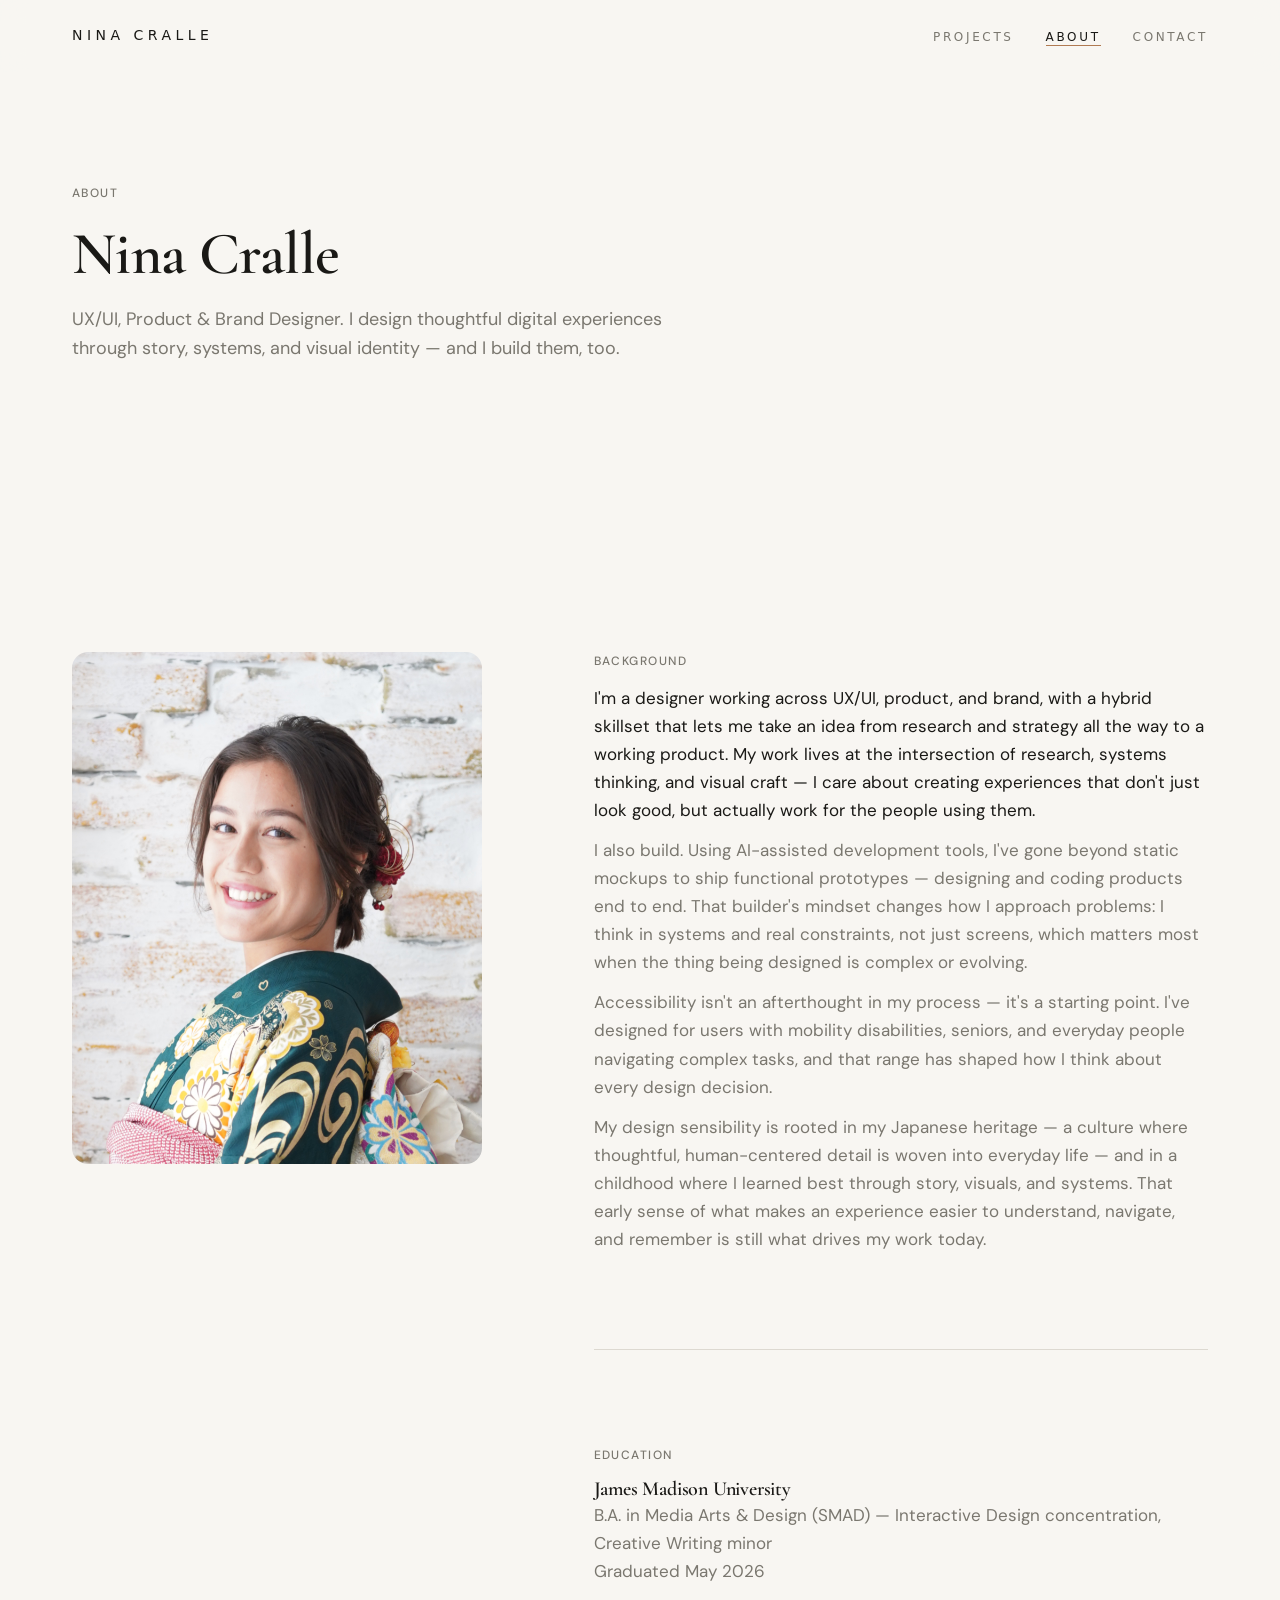
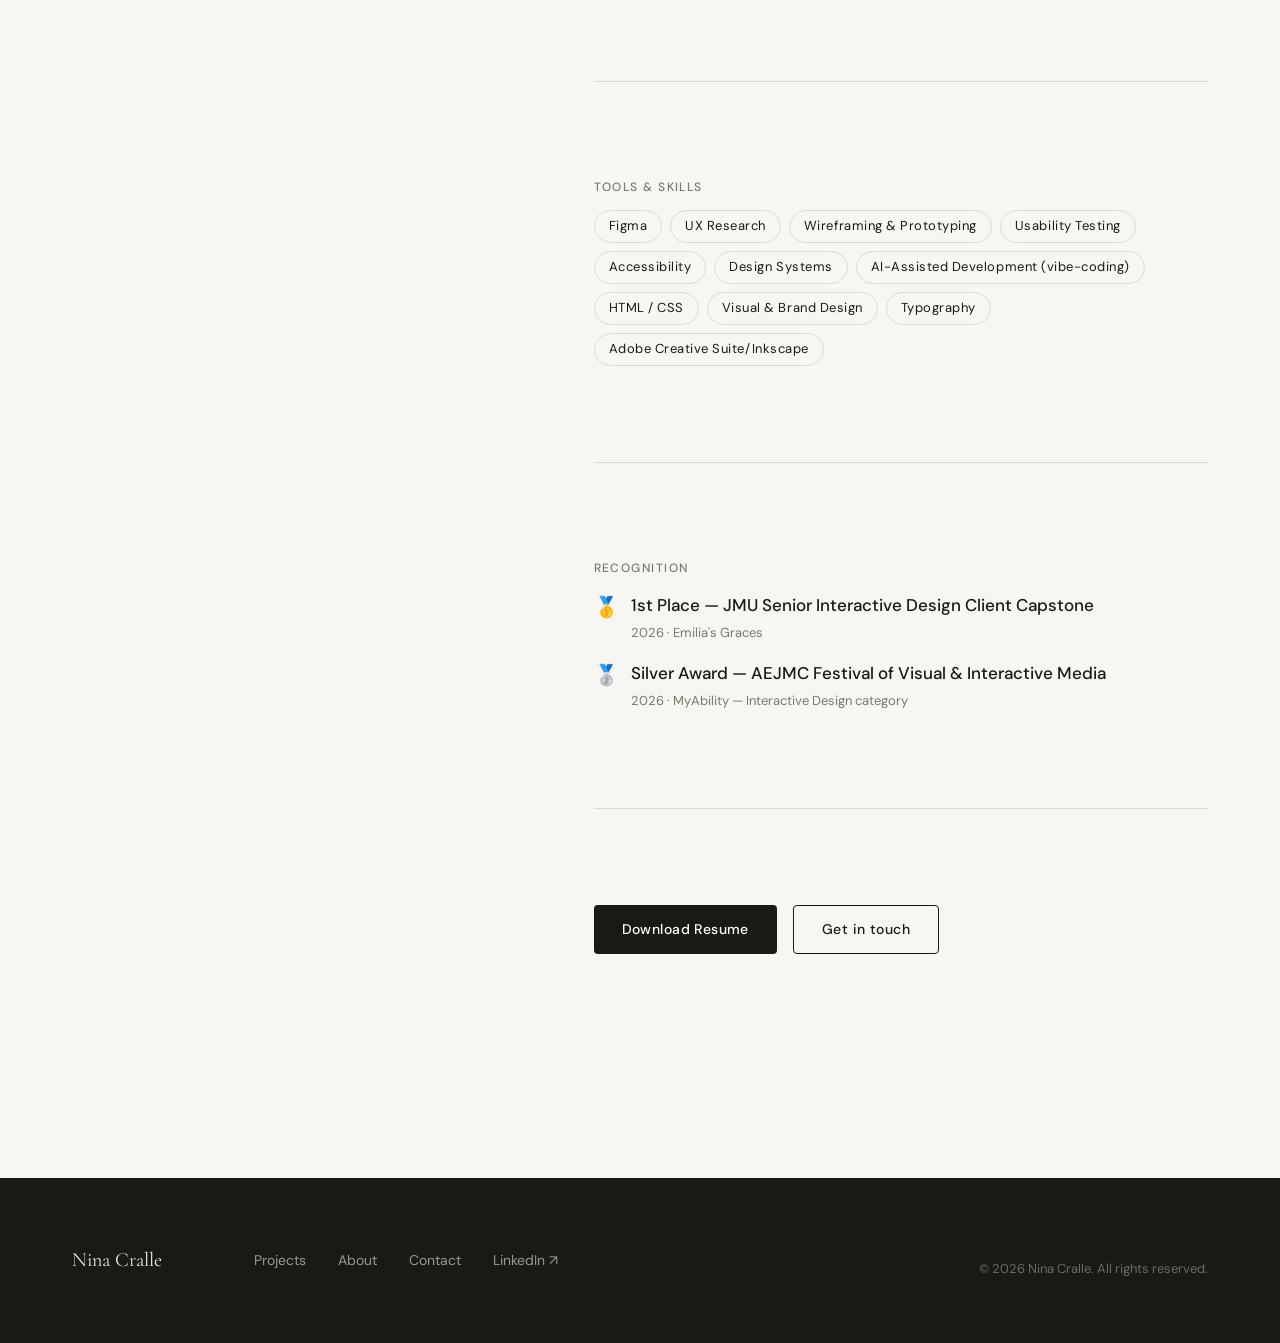
==== commit 94f195a3: "Update about.html" ====
--- a/about.html
+++ b/about.html
@@ -67,7 +67,7 @@
           <div data-animate>
             <p class="eyebrow" style="margin-bottom:0.75rem;">Background</p>
             I'm a designer working across UX/UI, product, and brand, with a hybrid skillset that lets me take an idea from research and strategy all the way to a working product. My work lives at the intersection of research, systems thinking, and visual craft — I care about creating experiences that don't just look good, but actually work for the people using them.
-            <p>
+            <p style="margin-top:0.75rem;">
             I also build. Using AI-assisted development tools, I've gone beyond static mockups to ship functional prototypes — designing and coding products end to end. That builder's mindset changes how I approach problems: I think in systems and real constraints, not just screens, which matters most when the thing being designed is complex or evolving.  
             </p>
             <p style="margin-top:0.75rem;">
@@ -87,8 +87,7 @@
             <p class="eyebrow" style="margin-bottom:0.75rem;">Education</p>
             <h3 style="font-size:1.25rem;">James Madison University</h3>
             <p>B.A. in Media Arts & Design (SMAD) — Interactive Design concentration, Creative Writing minor</p>
-            Graduated May 2026
-            <p>[Expected graduation: Month YEAR]</p>
+            <p>Graduated May 2026</p>
           </div>
 
           <hr class="divider" />
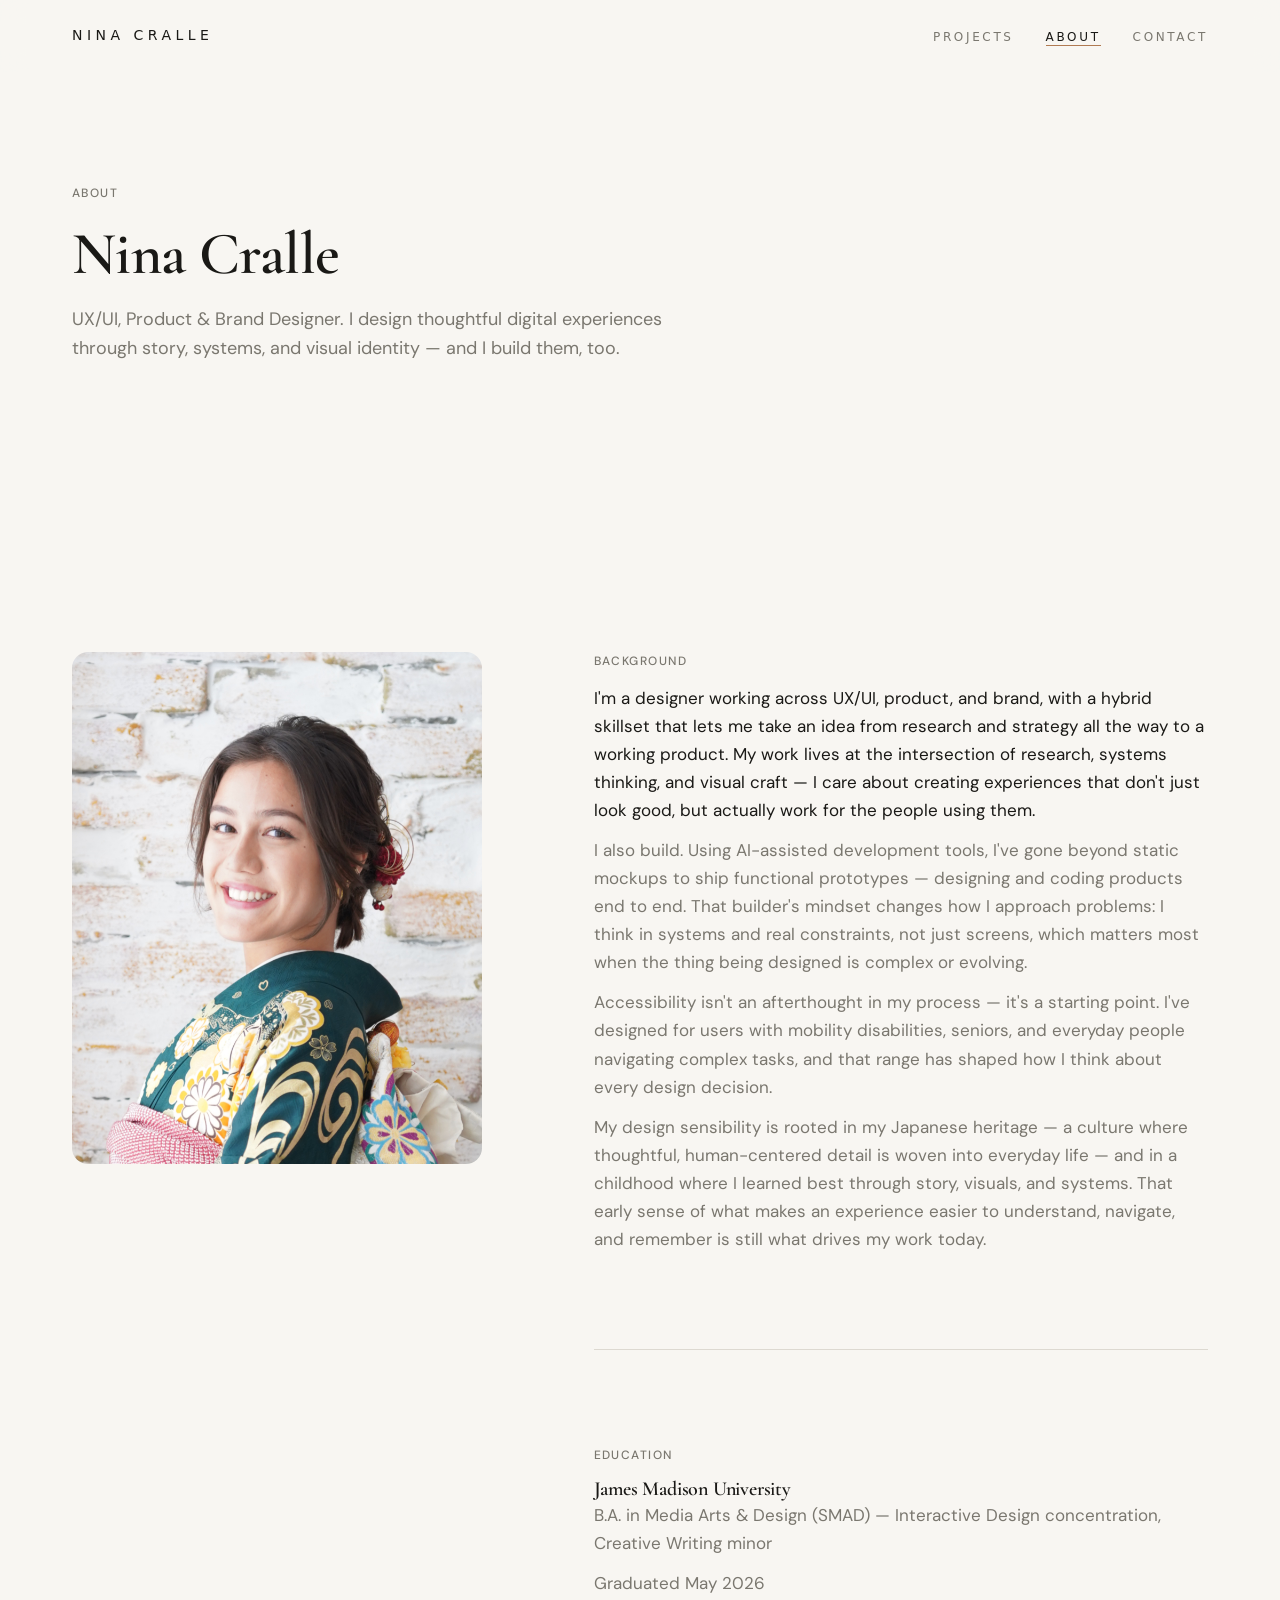
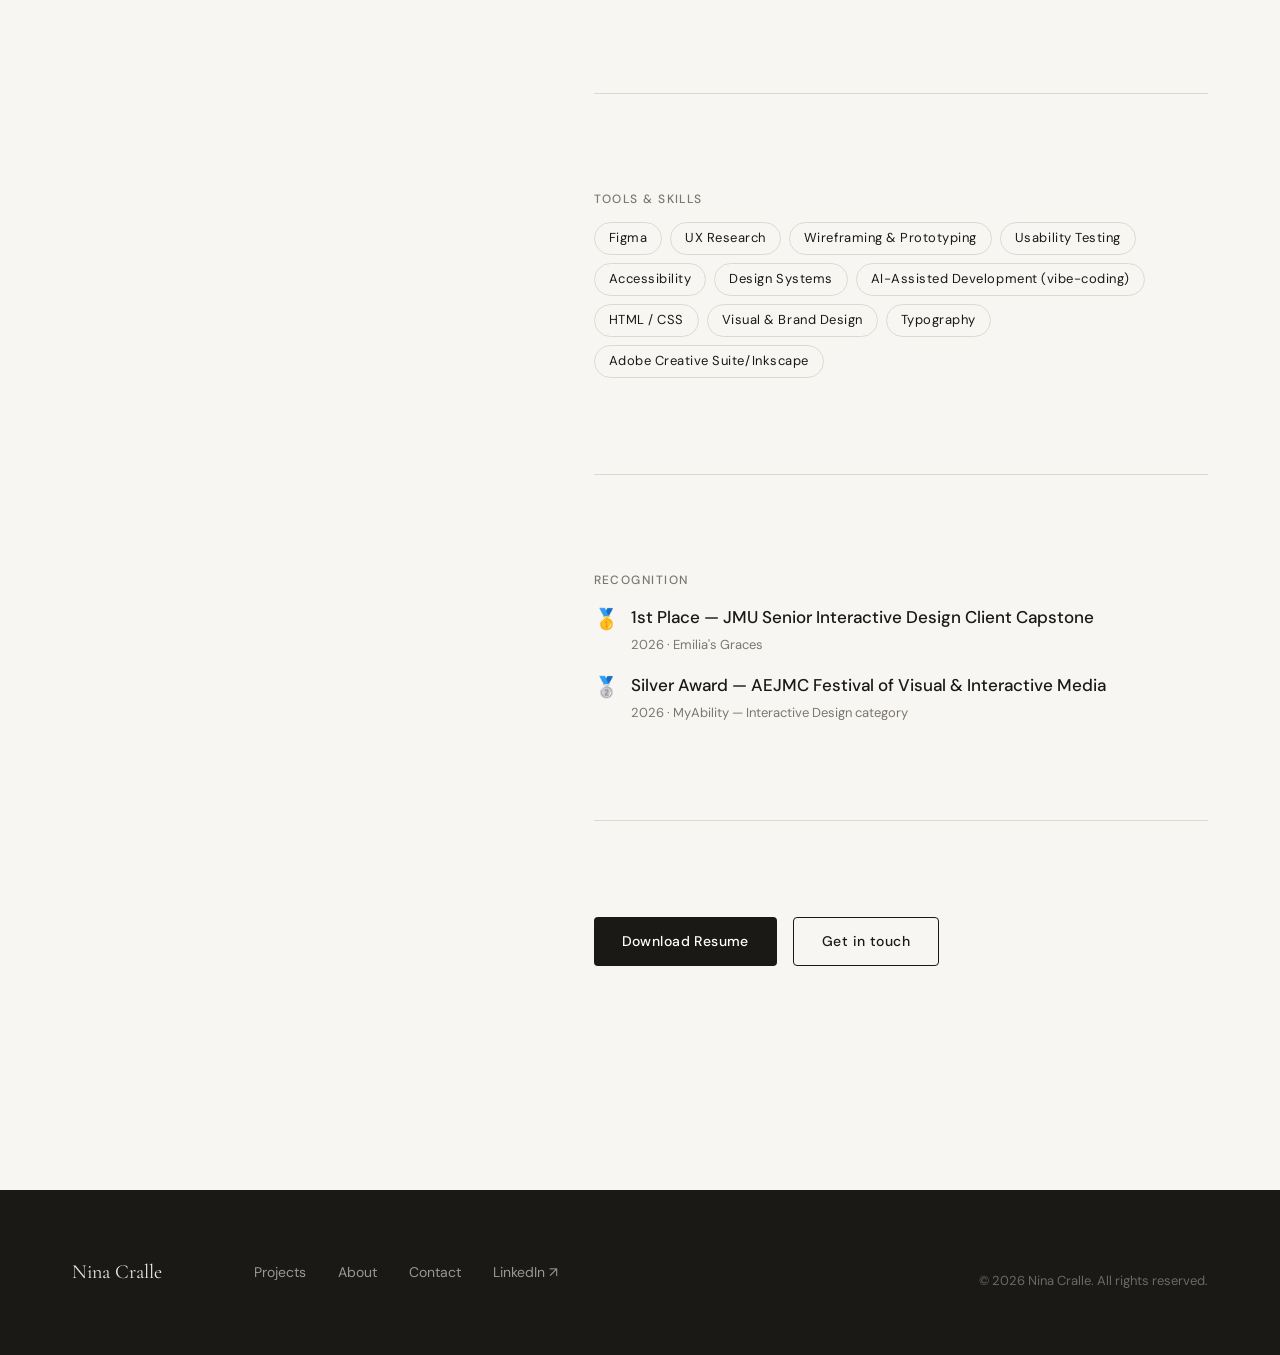
==== commit 4f281935: "Update about.html" ====
--- a/about.html
+++ b/about.html
@@ -87,7 +87,7 @@
             <p class="eyebrow" style="margin-bottom:0.75rem;">Education</p>
             <h3 style="font-size:1.25rem;">James Madison University</h3>
             <p>B.A. in Media Arts & Design (SMAD) — Interactive Design concentration, Creative Writing minor</p>
-            <p>Graduated May 2026</p>
+            <p style="margin-top:0.75rem;">Graduated May 2026</p>
           </div>
 
           <hr class="divider" />
